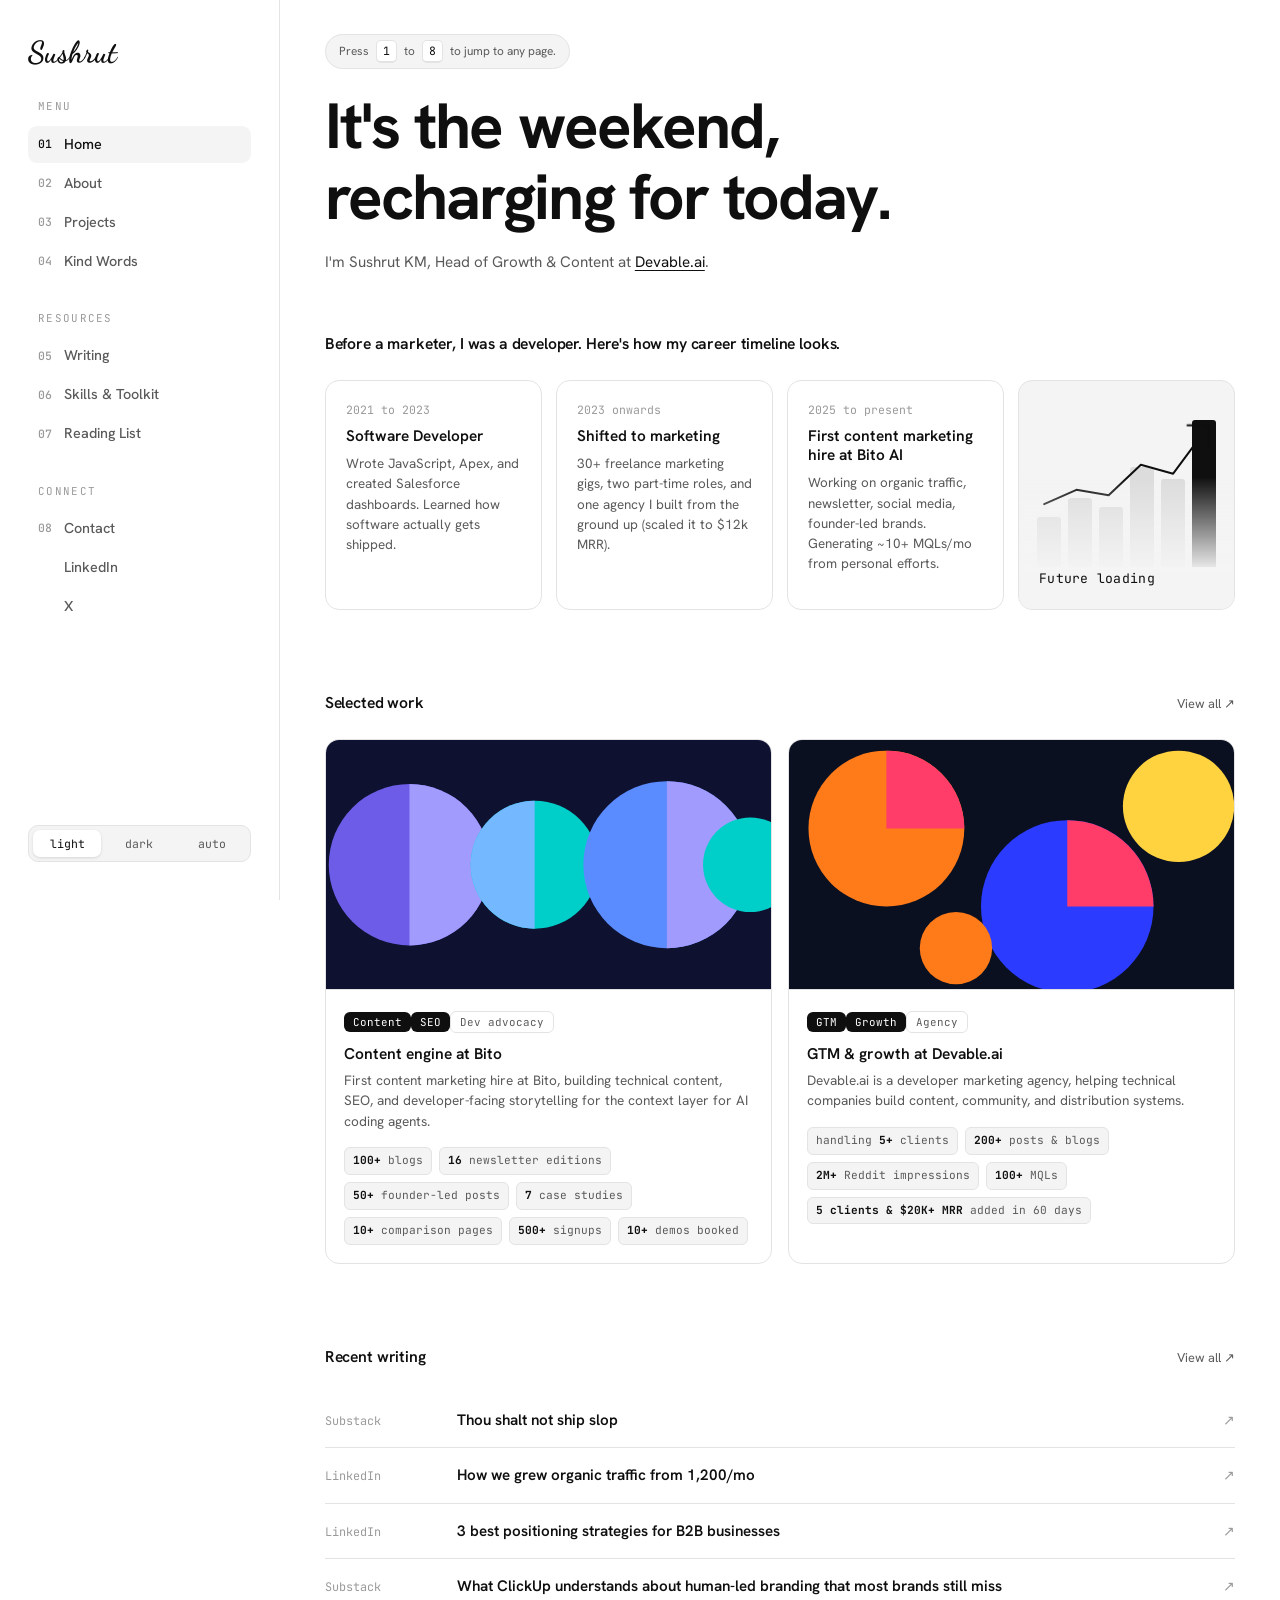
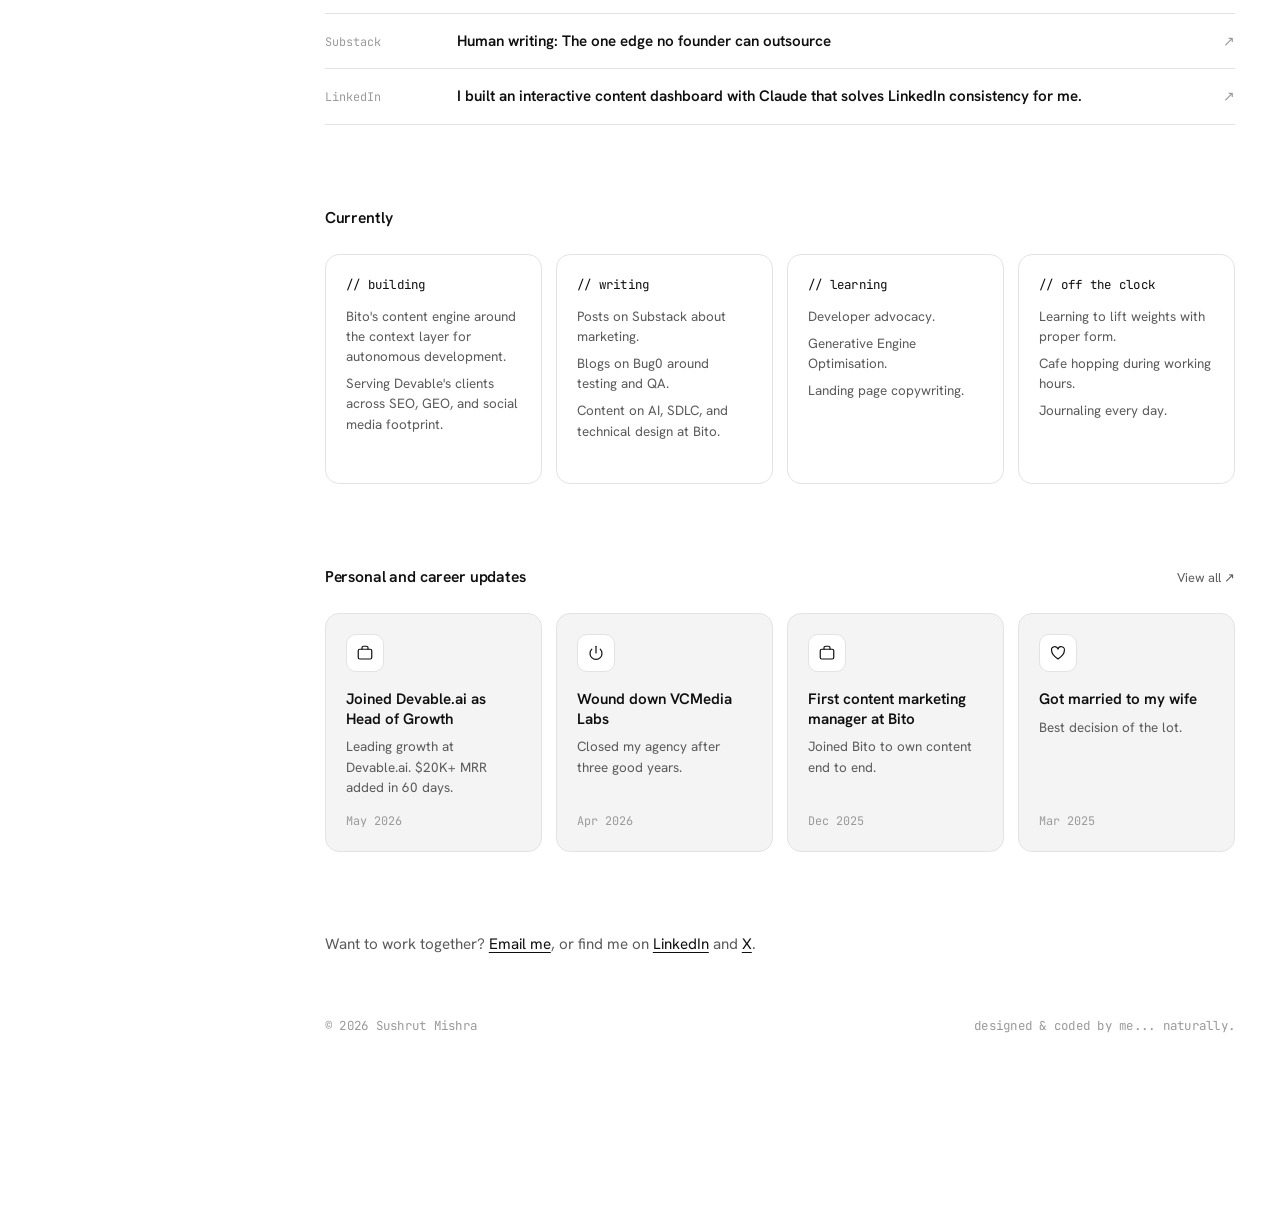
==== index.html @ fd04d594 "Update bio to Devable role, bump Devable MRR to 20K+/5 clients, add 3 recent writing pieces Co-Autho" ====
<!DOCTYPE html>
<html lang="en" data-theme="light">
<head>
<meta charset="UTF-8" />
<meta name="viewport" content="width=device-width, initial-scale=1.0" />
<title>Sushrut Mishra · Developer turned Marketer</title>
<link rel="preconnect" href="https://fonts.googleapis.com" />
<link rel="preconnect" href="https://fonts.gstatic.com" crossorigin />
<link href="https://fonts.googleapis.com/css2?family=Hanken+Grotesk:wght@400;500;600;700;800&family=Dancing+Script:wght@600;700&family=JetBrains+Mono:wght@400;500;600&display=swap" rel="stylesheet" />
<link rel="stylesheet" href="styles.css" />
</head>
<body data-page="home">
  <button class="menu-btn" id="menuBtn">☰</button>
  <div class="layout">

    <!-- ============ SIDEBAR ============ -->
    <aside class="sidebar" id="sidebar">
      <a class="brand" href="index.html"><span class="signature">Sushrut</span></a>

      <nav class="nav-group">
        <div class="label">Menu</div>
        <a class="nav-item active" href="index.html"><span class="num">01</span> Home <span class="arrow">↗</span></a>
        <a class="nav-item" href="about.html"><span class="num">02</span> About <span class="arrow">↗</span></a>
        <a class="nav-item" href="projects.html"><span class="num">03</span> Projects <span class="arrow">↗</span></a>
        <a class="nav-item" href="kind-words.html"><span class="num">04</span> Kind Words <span class="arrow">↗</span></a>
      </nav>

      <nav class="nav-group">
        <div class="label">Resources</div>
        <a class="nav-item" href="writing.html"><span class="num">05</span> Writing <span class="arrow">↗</span></a>
        <a class="nav-item" href="toolkit.html"><span class="num">06</span> Skills &amp; Toolkit <span class="arrow">↗</span></a>
        <a class="nav-item" href="reading.html"><span class="num">07</span> Reading List <span class="arrow">↗</span></a>
      </nav>

      <nav class="nav-group">
        <div class="label">Connect</div>
        <a class="nav-item" href="mailto:sushrutmishra27@gmail.com"><span class="num">08</span> Contact <span class="arrow">↗</span></a>
        <a class="nav-item" href="https://www.linkedin.com/in/sushrutkm/" target="_blank" rel="noopener"><span class="num"></span> LinkedIn <span class="arrow">↗</span></a>
        <a class="nav-item" href="https://x.com/SushrutKM" target="_blank" rel="noopener"><span class="num"></span> X <span class="arrow">↗</span></a>
      </nav>

      <div class="sidebar-footer">
        <div class="theme-toggle" id="themeToggle">
          <button data-theme-set="light" class="active">light</button>
          <button data-theme-set="dark">dark</button>
          <button data-theme-set="auto">auto</button>
        </div>
      </div>
    </aside>

    <!-- ============ CONTENT ============ -->
    <main class="content">
      <div class="wrap">

        <!-- KEYBOARD TIP BAR (top) -->
        <div class="topbar">Press <kbd>1</kbd> to <kbd>8</kbd> to jump to any page.</div>

        <!-- INTRO: big time-based greeting + small bio -->
        <section class="intro">
          <h1 class="intro-status" id="headline">Heads down, building right now.</h1>
          <p class="intro-bio">I'm Sushrut KM, Head of Growth &amp; Content at <a href="https://devable.ai" target="_blank" rel="noopener">Devable.ai</a>.</p>
        </section>

        <!-- JOURNEY -->
        <section>
          <div class="section-head"><h2>Before a marketer, I was a developer. Here's how my career timeline looks.</h2></div>
          <div class="journey">

            <div class="j-card">
              <div class="j-body">
                <div class="yr">2021 to 2023</div>
                <h3>Software Developer</h3>
                <p>Wrote JavaScript, Apex, and created Salesforce dashboards. Learned how software actually gets shipped.</p>
              </div>
            </div>

            <div class="j-card">
              <div class="j-body">
                <div class="yr">2023 onwards</div>
                <h3>Shifted to marketing</h3>
                <p>30+ freelance marketing gigs, two part-time roles, and one agency I built from the ground up (scaled it to $12k MRR).</p>
              </div>
            </div>

            <div class="j-card">
              <div class="j-body">
                <div class="yr">2025 to present</div>
                <h3>First content marketing hire at Bito AI</h3>
                <p>Working on organic traffic, newsletter, social media, founder-led brands. Generating ~10+ MQLs/mo from personal efforts.</p>
              </div>
            </div>

            <div class="j-card j-future">
              <div class="gfx">
                <div class="bars"><span></span><span></span><span></span><span></span><span></span><span></span></div>
                <svg class="trend" viewBox="0 0 100 60" preserveAspectRatio="none" aria-hidden="true">
                  <polyline class="trend-line" points="4,52 22,44 40,47 58,30 76,35 96,8" />
                  <polyline class="trend-head" points="84,8 96,8 96,20" />
                </svg>
              </div>
              <div class="future-label">Future loading</div>
            </div>

          </div>
        </section>

        <!-- WORK PREVIEW -->
        <section>
          <div class="section-head"><h2>Selected work</h2><a class="viewall" href="projects.html">View all ↗</a></div>
          <div class="pgrid">
            <a class="pcard" href="https://bito.ai" target="_blank" rel="noopener">
              <div class="thumb"><svg class="scene" viewBox="0 0 320 180" preserveAspectRatio="xMidYMid slice" xmlns="http://www.w3.org/2000/svg"><rect width="320" height="180" fill="#0e1230"/><circle cx="60" cy="90" r="58" fill="#6c5ce7"/><path d="M60 32a58 58 0 0 1 0 116z" fill="#a29bfe"/><circle cx="150" cy="90" r="46" fill="#00cec9"/><path d="M150 44a46 46 0 0 0 0 92z" fill="#74b9ff"/><circle cx="245" cy="90" r="60" fill="#5b8cff"/><path d="M245 30a60 60 0 0 1 0 120z" fill="#a29bfe"/><circle cx="305" cy="90" r="34" fill="#00cec9"/></svg></div>
              <div class="pbody">
                <div class="tags"><span class="tag">Content</span><span class="tag">SEO</span><span class="tag dev">Dev advocacy</span></div>
                <h3>Content engine at Bito</h3>
                <p>First content marketing hire at Bito, building technical content, SEO, and developer-facing storytelling for the context layer for AI coding agents.</p>
                <div class="metrics-list">
                  <span><b>100+</b> blogs</span><span><b>16</b> newsletter editions</span><span><b>50+</b> founder-led posts</span><span><b>7</b> case studies</span><span><b>10+</b> comparison pages</span><span><b>500+</b> signups</span><span><b>10+</b> demos booked</span>
                </div>
              </div>
            </a>
            <a class="pcard" href="https://devable.ai/case-studies" target="_blank" rel="noopener">
              <div class="thumb"><svg class="scene" viewBox="0 0 320 180" preserveAspectRatio="xMidYMid slice" xmlns="http://www.w3.org/2000/svg"><rect width="320" height="180" fill="#0b1020"/><circle cx="70" cy="64" r="56" fill="#ff7a18"/><path d="M70 8a56 56 0 0 1 56 56H70Z" fill="#ff3d68"/><circle cx="200" cy="120" r="62" fill="#2b3bff"/><path d="M200 58a62 62 0 0 1 62 62H200Z" fill="#ff3d68"/><circle cx="280" cy="48" r="40" fill="#ffd23f"/><circle cx="120" cy="150" r="26" fill="#ff7a18"/></svg></div>
              <div class="pbody">
                <div class="tags"><span class="tag">GTM</span><span class="tag">Growth</span><span class="tag dev">Agency</span></div>
                <h3>GTM &amp; growth at Devable.ai</h3>
                <p>Devable.ai is a developer marketing agency, helping technical companies build content, community, and distribution systems.</p>
                <div class="metrics-list">
                  <span>handling <b>5+</b> clients</span><span><b>200+</b> posts &amp; blogs</span><span><b>2M+</b> Reddit impressions</span><span><b>100+</b> MQLs</span><span><b>5 clients &amp; $20K+ MRR</b> added in 60 days</span>
                </div>
              </div>
            </a>
          </div>
        </section>

        <!-- WRITING PREVIEW -->
        <section>
          <div class="section-head"><h2>Recent writing</h2><a class="viewall" href="writing.html">View all ↗</a></div>
          <a class="list-row" href="https://sushrut27.substack.com/p/thou-shalt-not-ship-slop" target="_blank" rel="noopener"><span class="lead-col">Substack</span><div class="body"><h3>Thou shalt not ship slop</h3></div><span class="ext">↗</span></a>
          <a class="list-row" href="https://www.linkedin.com/posts/sushrutkm_how-we-grew-organic-traffic-from-1200mo-share-7488480621514764288-RVDc/" target="_blank" rel="noopener"><span class="lead-col">LinkedIn</span><div class="body"><h3>How we grew organic traffic from 1,200/mo</h3></div><span class="ext">↗</span></a>
          <a class="list-row" href="https://www.linkedin.com/posts/sushrutkm_3-best-positioning-strategies-for-b2b-businesses-ugcPost-7488113868783665153-PRyu/" target="_blank" rel="noopener"><span class="lead-col">LinkedIn</span><div class="body"><h3>3 best positioning strategies for B2B businesses</h3></div><span class="ext">↗</span></a>
          <a class="list-row" href="https://sushrut27.substack.com/p/what-clickup-understands-about-human" target="_blank" rel="noopener"><span class="lead-col">Substack</span><div class="body"><h3>What ClickUp understands about human-led branding that most brands still miss</h3></div><span class="ext">↗</span></a>
          <a class="list-row" href="https://sushrut27.substack.com/p/human-writing-the-one-edge-no-founder" target="_blank" rel="noopener"><span class="lead-col">Substack</span><div class="body"><h3>Human writing: The one edge no founder can outsource</h3></div><span class="ext">↗</span></a>
          <a class="list-row" href="https://www.linkedin.com/posts/sushrutkm_i-built-an-interactive-content-dashboard-ugcPost-7448701410965123072-_w00/" target="_blank" rel="noopener"><span class="lead-col">LinkedIn</span><div class="body"><h3>I built an interactive content dashboard with Claude that solves LinkedIn consistency for me.</h3></div><span class="ext">↗</span></a>
        </section>

        <!-- NOW -->
        <section>
          <div class="section-head"><h2>Currently</h2></div>
          <div class="journey">
            <div class="j-card"><div class="j-body"><span class="mono">// building</span><p>Bito's content engine around the context layer for autonomous development.</p><p>Serving Devable's clients across SEO, GEO, and social media footprint.</p></div></div>
            <div class="j-card"><div class="j-body"><span class="mono">// writing</span><p>Posts on Substack about marketing.</p><p>Blogs on Bug0 around testing and QA.</p><p>Content on AI, SDLC, and technical design at Bito.</p></div></div>
            <div class="j-card"><div class="j-body"><span class="mono">// learning</span><p>Developer advocacy.</p><p>Generative Engine Optimisation.</p><p>Landing page copywriting.</p></div></div>
            <div class="j-card"><div class="j-body"><span class="mono">// off the clock</span><p>Learning to lift weights with proper form.</p><p>Cafe hopping during working hours.</p><p>Journaling every day.</p></div></div>
          </div>
        </section>

        <!-- PERSONAL UPDATES -->
        <section>
          <div class="section-head"><h2>Personal and career updates</h2><a class="viewall" href="about.html">View all ↗</a></div>
          <div class="updates">

            <a class="update" href="https://devable.ai/case-studies" target="_blank" rel="noopener">
              <span class="uicon"><svg viewBox="0 0 24 24" width="18" height="18" fill="none" stroke="currentColor" stroke-width="1.6" stroke-linecap="round" stroke-linejoin="round"><rect x="3" y="7" width="18" height="13" rx="2"/><path d="M8 7V5a2 2 0 0 1 2-2h4a2 2 0 0 1 2 2v2"/></svg></span>
              <h3>Joined Devable.ai as Head of Growth</h3>
              <p>Leading growth at Devable.ai. $20K+ MRR added in 60 days.</p>
              <span class="udate">May 2026</span>
            </a>

            <div class="update">
              <span class="uicon"><svg viewBox="0 0 24 24" width="18" height="18" fill="none" stroke="currentColor" stroke-width="1.6" stroke-linecap="round" stroke-linejoin="round"><path d="M12 3v9"/><path d="M6.4 6.9a8 8 0 1 0 11.2 0"/></svg></span>
              <h3>Wound down VCMedia Labs</h3>
              <p>Closed my agency after three good years.</p>
              <span class="udate">Apr 2026</span>
            </div>

            <a class="update" href="https://bito.ai" target="_blank" rel="noopener">
              <span class="uicon"><svg viewBox="0 0 24 24" width="18" height="18" fill="none" stroke="currentColor" stroke-width="1.6" stroke-linecap="round" stroke-linejoin="round"><rect x="3" y="7" width="18" height="13" rx="2"/><path d="M8 7V5a2 2 0 0 1 2-2h4a2 2 0 0 1 2 2v2"/></svg></span>
              <h3>First content marketing manager at Bito</h3>
              <p>Joined Bito to own content end to end.</p>
              <span class="udate">Dec 2025</span>
            </a>

            <div class="update">
              <span class="uicon"><svg viewBox="0 0 24 24" width="18" height="18" fill="none" stroke="currentColor" stroke-width="1.6" stroke-linecap="round" stroke-linejoin="round"><path d="M12 20S3.5 14.5 3.5 8.8A4.3 4.3 0 0 1 12 7a4.3 4.3 0 0 1 8.5 1.8C20.5 14.5 12 20 12 20z"/></svg></span>
              <h3>Got married to my wife</h3>
              <p>Best decision of the lot.</p>
              <span class="udate">Mar 2025</span>
            </div>

          </div>
        </section>

        <!-- ENDNOTE (simple closing line) -->
        <section class="endnote">
          <p>Want to work together? <a href="mailto:sushrutmishra27@gmail.com">Email me</a>, or find me on <a href="https://www.linkedin.com/in/sushrutkm/" target="_blank" rel="noopener">LinkedIn</a> and <a href="https://x.com/SushrutKM" target="_blank" rel="noopener">X</a>.</p>
          <div class="foot-meta">
            <span class="mono">© 2026 Sushrut Mishra</span>
            <span class="mono">designed &amp; coded by me... naturally.</span>
          </div>
        </section>

      </div>
    </main>
  </div>
  <script src="script.js"></script>
</body>
</html>
---- styles.css ----
/* ============================================================
   MONOCHROME DESIGN TOKENS  —  black / white / grey only
   ============================================================ */
:root {
  --radius: 14px;
  --maxw: 920px;                 /* widened further: less whitespace each side */
  --font-sans: 'Hanken Grotesk', -apple-system, BlinkMacSystemFont, 'Segoe UI', Roboto, sans-serif;
  --font-mono: 'JetBrains Mono', ui-monospace, monospace;
  --sidebar-w: 280px;
  --transition: 0.25s cubic-bezier(.4,0,.2,1);
}

/* LIGHT (default — white base) */
html[data-theme="light"] {
  --bg: #ffffff;
  --bg-elev: #f4f4f4;
  --bg-card: #ffffff;
  --border: #e3e3e3;
  --text: #0f0f0f;
  --text-dim: #5a5a5a;
  --text-faint: #9a9a9a;
  --ink: #0f0f0f;
  --ink-contrast: #ffffff;
  --gline: #dcdcdc;
}
/* DARK (still monochrome — greys + black) */
html[data-theme="dark"] {
  --bg: #0e0e0e;
  --bg-elev: #1a1a1a;
  --bg-card: #161616;
  --border: #2a2a2a;
  --text: #f4f4f4;
  --text-dim: #a6a6a6;
  --text-faint: #6e6e6e;
  --ink: #f4f4f4;
  --ink-contrast: #0e0e0e;
  --gline: #333333;
}

* { box-sizing: border-box; margin: 0; padding: 0; }
html { scroll-behavior: smooth; }
body {
  font-family: var(--font-sans);
  background: var(--bg);
  color: var(--text);
  line-height: 1.6;
  -webkit-font-smoothing: antialiased;
  transition: background var(--transition), color var(--transition);
}
a { color: inherit; text-decoration: none; }
.mono { font-family: var(--font-mono); font-size: 0.78rem; letter-spacing: 0.02em; color: var(--text-faint); }

/* ============================================================
   LAYOUT  —  sidebar (left) + content (right)
   ============================================================ */
.layout { display: flex; min-height: 100vh; }

/* ----- SIDEBAR ----- */
.sidebar {
  width: var(--sidebar-w);
  flex-shrink: 0;
  border-right: 1px solid var(--border);
  padding: 38px 28px;
  position: sticky; top: 0; height: 100vh; overflow-y: auto;
  display: flex; flex-direction: column; gap: 30px;
  background: var(--bg);
}
.brand { display: flex; align-items: center; gap: 12px; }
.brand .avatar {
  width: 42px; height: 42px; border-radius: 10px;
  background: var(--ink); color: var(--ink-contrast);
  display: grid; place-items: center;
  font-family: var(--font-mono); font-weight: 600; font-size: 1rem;
}
.brand .name { font-weight: 700; font-size: 0.98rem; line-height: 1.2; }
.brand .role { font-size: 0.74rem; color: var(--text-dim); }
.brand .signature { font-family: 'Dancing Script', cursive; font-weight: 700; font-size: 1.9rem; color: var(--text); line-height: 1; }
.brand:hover .signature { opacity: .75; }

/* live status pill in sidebar */
.status-pill {
  display: flex; align-items: center; gap: 9px;
  border: 1px solid var(--border); border-radius: 999px;
  padding: 8px 13px; font-size: 0.8rem; color: var(--text-dim);
  background: var(--bg-elev);
}
.dot { width: 8px; height: 8px; border-radius: 50%; background: var(--text-dim); position: relative; flex-shrink: 0; }
.dot.live { background: var(--ink); }
.dot.live::after {
  content: ''; position: absolute; inset: -4px; border-radius: 50%;
  border: 1px solid var(--ink); opacity: .5; animation: pulse 1.8s ease-out infinite;
}
@keyframes pulse { 0% { transform: scale(.6); opacity: .6; } 100% { transform: scale(1.6); opacity: 0; } }

.nav-group { display: flex; flex-direction: column; gap: 2px; }
.nav-group .label {
  font-family: var(--font-mono); font-size: 0.68rem; text-transform: uppercase;
  letter-spacing: 0.12em; color: var(--text-faint); margin-bottom: 8px; padding-left: 10px;
}
.nav-item {
  display: flex; align-items: center; gap: 12px;
  padding: 7px 10px; border-radius: 9px;
  color: var(--text-dim); font-size: 0.9rem; font-weight: 500;
  transition: background var(--transition), color var(--transition);
}
.nav-item:hover { background: var(--bg-elev); color: var(--text); }
.nav-item.active { background: var(--bg-elev); color: var(--text); }
.nav-item .num { font-family: var(--font-mono); font-size: 0.72rem; color: var(--text-faint); width: 14px; }
.nav-item.active .num { color: var(--text); }
.nav-item .arrow { margin-left: auto; font-size: 0.8rem; opacity: 0; transition: opacity var(--transition); }
.nav-item:hover .arrow { opacity: 0.5; }

.sidebar-footer { margin-top: auto; display: flex; flex-direction: column; gap: 14px; }
.theme-toggle {
  display: flex; gap: 4px; padding: 4px; border: 1px solid var(--border);
  border-radius: 10px; background: var(--bg-elev);
}
.theme-toggle button {
  flex: 1; background: none; border: none; color: var(--text-dim);
  font-family: var(--font-mono); font-size: 0.72rem; padding: 6px; border-radius: 7px;
  cursor: pointer; transition: var(--transition);
}
.theme-toggle button.active { background: var(--bg-card); color: var(--text); box-shadow: 0 1px 3px rgba(0,0,0,0.12); }

/* ----- CONTENT ----- */
.content { flex: 1; padding: 0 3.5vw; }
.wrap { max-width: var(--maxw); margin: 0 auto; padding: 34px 0 110px; }
section { margin-bottom: 80px; }
.section-head { display: flex; align-items: baseline; gap: 12px; margin-bottom: 24px; }
.section-head h2 { font-size: 0.98rem; font-weight: 600; letter-spacing: -0.01em; }
.section-head .viewall { margin-left: auto; font-size: 0.8rem; color: var(--text-dim); }
.section-head .viewall:hover { color: var(--text); text-decoration: underline; }

/* ----- PAGE HEAD (inner pages) ----- */
.page-head { margin-bottom: 54px; }
.page-head .kicker { display: inline-block; margin-bottom: 16px; }
.page-head h1 { font-size: clamp(2rem, 4.4vw, 2.7rem); font-weight: 800; letter-spacing: -0.03em; line-height: 1.1; }
.page-head .lede { font-size: 1.08rem; color: var(--text-dim); max-width: 580px; margin-top: 16px; }

/* ----- STATUS HEADING (time-aware, keeps changing) ----- */
.status-block { margin-bottom: 30px; }
.status-now {
  display: inline-flex; align-items: center; gap: 10px;
  font-family: var(--font-mono); font-size: 0.8rem; color: var(--text-dim);
  border: 1px solid var(--border); border-radius: 999px; padding: 7px 14px;
  margin-bottom: 26px;
}
.status-headline {
  font-size: clamp(1.8rem, 4.4vw, 2.9rem); font-weight: 800;
  letter-spacing: -0.03em; line-height: 1.12;
}
.status-headline .live-word { transition: opacity .4s ease; }
.status-sub { font-size: 1.05rem; color: var(--text-dim); max-width: 560px; margin-top: 16px; }

/* ----- INTRO (understated homepage opener, no big hero) ----- */
.intro { margin-bottom: 56px; }
.intro-status { font-size: clamp(2.4rem, 6vw, 4rem); font-weight: 700; line-height: 1.1; letter-spacing: -0.03em; color: var(--text); max-width: 640px; }
.intro-bio { font-size: 0.95rem; font-weight: 400; color: var(--text-dim); line-height: 1.6; max-width: none; margin-top: 18px; }
.intro-bio a { color: var(--text); text-decoration: underline; text-underline-offset: 3px; }

/* ----- PERSONAL UPDATES (four grey cards) ----- */
.updates { display: grid; grid-template-columns: repeat(4, 1fr); gap: 14px; }
.update {
  display: flex; flex-direction: column; min-height: 218px; padding: 20px;
  border: 1px solid var(--border); border-radius: var(--radius); background: var(--bg-elev);
  transition: var(--transition);
}
.update:hover { border-color: var(--text); transform: translateY(-3px); }
.update .uicon {
  width: 38px; height: 38px; border-radius: 10px; display: grid; place-items: center;
  margin-bottom: 18px; color: var(--text); background: var(--bg-card); border: 1px solid var(--border);
}
.update h3 { font-size: 0.95rem; font-weight: 600; line-height: 1.3; margin-bottom: 8px; }
.update p {
  font-size: 0.84rem; color: var(--text-dim); line-height: 1.5;
  display: -webkit-box; -webkit-line-clamp: 3; -webkit-box-orient: vertical; overflow: hidden;
}
.update .udate { margin-top: auto; padding-top: 14px; font-family: var(--font-mono); font-size: 0.74rem; color: var(--text-faint); }
@media (max-width: 760px) { .updates { grid-template-columns: 1fr 1fr; } }
@media (max-width: 460px) { .updates { grid-template-columns: 1fr; } }

/* ----- PERSONAL UPDATES (single-column list: icon, body, date) ----- */
.updates-list { display: flex; flex-direction: column; }
.update-row { display: flex; align-items: flex-start; gap: 18px; padding: 22px 0; border-bottom: 1px solid var(--border); }
.update-row:last-child { border-bottom: none; }
.update-row .uicon {
  width: 40px; height: 40px; border-radius: 11px; border: none;
  display: grid; place-items: center; color: #fff; flex-shrink: 0;
  box-shadow: 0 2px 6px rgba(0,0,0,.14);
}
/* colourful app-tile backgrounds, one per row */
.updates-list .update-row:nth-child(1)  .uicon { background: linear-gradient(135deg,#5c7cfa,#4263eb); }
.updates-list .update-row:nth-child(2)  .uicon { background: linear-gradient(135deg,#ff6b6b,#e03131); }
.updates-list .update-row:nth-child(3)  .uicon { background: linear-gradient(135deg,#845ef7,#6741d9); }
.updates-list .update-row:nth-child(4)  .uicon { background: linear-gradient(135deg,#f06595,#e64980); }
.updates-list .update-row:nth-child(5)  .uicon { background: linear-gradient(135deg,#ff922b,#f76707); }
.updates-list .update-row:nth-child(6)  .uicon { background: linear-gradient(135deg,#4dabf7,#1c7ed6); }
.updates-list .update-row:nth-child(7)  .uicon { background: linear-gradient(135deg,#51cf66,#2f9e44); }
.updates-list .update-row:nth-child(8)  .uicon { background: linear-gradient(135deg,#3bc9db,#1098ad); }
.updates-list .update-row:nth-child(9)  .uicon { background: linear-gradient(135deg,#da77f2,#ae3ec9); }
.updates-list .update-row:nth-child(10) .uicon { background: linear-gradient(135deg,#748ffc,#4263eb); }
.updates-list .update-row:nth-child(11) .uicon { background: linear-gradient(135deg,#20c997,#0ca678); }
.updates-list .update-row:nth-child(12) .uicon { background: linear-gradient(135deg,#ffd43b,#fab005); }
.updates-list .update-row:nth-child(13) .uicon { background: linear-gradient(135deg,#9775fa,#7048e8); }
.update-row .ur-body { flex: 1; min-width: 0; }
.update-row .ur-body h3 { font-size: 1rem; font-weight: 600; line-height: 1.3; margin-bottom: 5px; }
.update-row .ur-body p { font-size: 0.9rem; color: var(--text-dim); line-height: 1.55; max-width: 640px; }
.update-row .ur-date { font-family: var(--font-mono); font-size: 0.78rem; color: var(--text-faint); flex-shrink: 0; white-space: nowrap; padding-top: 3px; }
@media (max-width: 560px) {
  .update-row { flex-wrap: wrap; }
  .update-row .ur-date { width: 100%; padding-left: 58px; padding-top: 6px; }
}

/* ----- CONTACT (Adam-style rows) ----- */
.contact .section-head { margin-bottom: 4px; }
.contact-time { font-size: 0.9rem; color: var(--text-dim); margin-bottom: 30px; }
.contact-row { display: flex; align-items: center; gap: 18px; padding: 22px 0; border-top: 1px solid var(--border); }
.contact-row .cr-body { flex: 1; min-width: 0; }
.contact-row .cr-body h3 { font-size: 1rem; font-weight: 600; margin-bottom: 4px; }
.contact-row .cr-body p { font-size: 0.9rem; color: var(--text-dim); }
.cr-actions { display: flex; gap: 10px; flex-shrink: 0; }
.cbtn {
  display: inline-flex; align-items: center; gap: 8px; padding: 9px 15px;
  border: 1px solid var(--border); border-radius: 10px; font-size: 0.85rem; font-weight: 500;
  color: var(--text); background: var(--bg); cursor: pointer; font-family: inherit; transition: var(--transition);
}
.cbtn:hover { border-color: var(--text); }
.cr-socials { display: flex; gap: 20px; flex-shrink: 0; flex-wrap: wrap; }
.cr-socials a { display: inline-flex; align-items: center; gap: 8px; font-size: 0.88rem; color: var(--text); }
.cr-socials a:hover { text-decoration: underline; }
.cr-socials .sicon { width: 22px; height: 22px; border-radius: 6px; display: grid; place-items: center; color: #fff; flex-shrink: 0; }
.cr-socials .sicon.x  { background: var(--ink); color: var(--ink-contrast); }
.cr-socials .sicon.li { background: #0a66c2; }
.cr-socials .sicon.gh { background: var(--ink); color: var(--ink-contrast); }
@media (max-width: 620px) {
  .contact-row { flex-direction: column; align-items: flex-start; gap: 12px; }
}

/* ----- CONTACT MODAL (popup from nav) ----- */
.modal-overlay {
  position: fixed; inset: 0; z-index: 200; display: none;
  align-items: center; justify-content: center; padding: 20px;
  background: rgba(0,0,0,.45); backdrop-filter: blur(2px);
}
.modal-overlay.open { display: flex; }
.modal {
  position: relative; width: 100%; max-width: 560px; max-height: 90vh; overflow-y: auto;
  background: var(--bg); border: 1px solid var(--border); border-radius: 18px; padding: 32px 30px;
  box-shadow: 0 24px 70px rgba(0,0,0,.35); animation: modalIn .22s ease;
}
@keyframes modalIn { from { opacity: 0; transform: translateY(10px) scale(.98); } to { opacity: 1; transform: none; } }
.modal-close {
  position: absolute; top: 14px; right: 16px; width: 32px; height: 32px; border-radius: 8px;
  background: none; border: none; font-size: 1.4rem; line-height: 1; color: var(--text-dim); cursor: pointer;
}
.modal-close:hover { color: var(--text); background: var(--bg-elev); }
.modal .section-head { margin-bottom: 4px; }
.modal .contact-row:first-of-type { border-top: 1px solid var(--border); }

/* ----- ENDNOTE (simple closing line, no big CTA box) ----- */
.endnote { margin-top: 20px; }
.endnote p { font-size: 0.95rem; color: var(--text-dim); }
.endnote p a { color: var(--text); text-decoration: underline; text-underline-offset: 3px; }

.cta-row { display: flex; gap: 12px; flex-wrap: wrap; margin-top: 30px; }
.btn {
  display: inline-flex; align-items: center; gap: 8px; padding: 11px 20px;
  border-radius: 10px; font-size: 0.9rem; font-weight: 600; cursor: pointer;
  transition: var(--transition); border: 1px solid transparent;
}
.btn-primary { background: var(--ink); color: var(--ink-contrast); }
.btn-primary:hover { transform: translateY(-2px); opacity: .88; }
.btn-ghost { border-color: var(--border); color: var(--text); }
.btn-ghost:hover { border-color: var(--text); }

/* ----- JOURNEY (developer turned marketer) ----- */
.journey { display: grid; grid-template-columns: repeat(4, 1fr); gap: 14px; }
.j-card {
  position: relative; border: 1px solid var(--border); border-radius: var(--radius);
  padding: 20px; background: var(--bg-card); min-height: 230px;
  display: flex; flex-direction: column; transition: var(--transition); overflow: hidden;
}
.j-card:hover { border-color: var(--text); transform: translateY(-3px); }
.j-card .j-body { margin-top: 0; }            /* top-aligned for consistent layout */
.j-card .yr { font-family: var(--font-mono); font-size: 0.72rem; color: var(--text-faint); display: block; }
.j-card h3 { font-size: 0.96rem; font-weight: 600; margin: 8px 0; line-height: 1.25; }
.j-card p { font-size: 0.84rem; color: var(--text-dim); line-height: 1.5; }
.j-card .j-body p + p { margin-top: 7px; }     /* spacing between stacked lines */
.j-card .j-body > .mono { display: block; margin-bottom: 12px; color: var(--text); }  /* tag pinned at top */

/* the "into the future" card — a breathing growth chart with a rising trend line */
.j-future { background: var(--bg-elev); }
.j-future .gfx { position: absolute; inset: 0; z-index: 0; overflow: hidden; pointer-events: none; }
.j-future .bars { position: absolute; left: 18px; right: 18px; top: 30px; bottom: 42px; display: flex; align-items: flex-end; gap: 7px; }
.j-future .bars span { flex: 1; border-radius: 3px 3px 0 0; background: var(--gline); transform-origin: bottom; animation: barGrow 2.6s ease-in-out infinite alternate; }
.j-future .bars span:nth-child(1) { height: 32%; animation-delay: 0s; }
.j-future .bars span:nth-child(2) { height: 44%; animation-delay: .12s; }
.j-future .bars span:nth-child(3) { height: 38%; animation-delay: .24s; }
.j-future .bars span:nth-child(4) { height: 64%; animation-delay: .36s; }
.j-future .bars span:nth-child(5) { height: 56%; animation-delay: .48s; }
.j-future .bars span:nth-child(6) { height: 94%; background: var(--text); animation-delay: .6s; }
@keyframes barGrow { from { transform: scaleY(.3); opacity: .55; } to { transform: scaleY(1); opacity: 1; } }
.j-future .trend { position: absolute; left: 18px; right: 18px; top: 30px; bottom: 42px; width: auto; height: auto; }
.j-future .trend-line, .j-future .trend-head {
  fill: none; stroke: var(--text); stroke-width: 2; vector-effect: non-scaling-stroke;
  stroke-linecap: round; stroke-linejoin: round;
}
.j-future .trend-line { stroke-dasharray: 260; stroke-dashoffset: 260; animation: draw 2.4s ease-out forwards; }
.j-future .trend-head { opacity: 0; animation: showHead .4s ease forwards 2.1s; }
@keyframes draw { to { stroke-dashoffset: 0; } }
@keyframes showHead { to { opacity: 1; } }
.j-future::after {
  content: ''; position: absolute; inset: 0; z-index: 0; pointer-events: none;
  background: linear-gradient(to top, var(--bg-elev) 16%, transparent 58%);
}
.j-future .future-label {
  position: relative; z-index: 1; margin-top: auto;
  font-family: var(--font-mono); font-size: 0.82rem; color: var(--text); letter-spacing: .02em;
}

@media (max-width: 760px) { .journey { grid-template-columns: 1fr 1fr; } }
@media (max-width: 460px) { .journey { grid-template-columns: 1fr; } }

/* ----- CARDS (work / projects / case studies) ----- */
.cards { display: grid; gap: 14px; }
.cards.two { grid-template-columns: 1fr 1fr; }
.card {
  border: 1px solid var(--border); border-radius: var(--radius); padding: 22px;
  background: var(--bg-card); transition: var(--transition); cursor: pointer;
}
.card:hover { border-color: var(--text); transform: translateY(-3px); }
.card .tags { display: flex; gap: 6px; margin-bottom: 12px; flex-wrap: wrap; }
.tag {
  font-family: var(--font-mono); font-size: 0.68rem; padding: 3px 9px; border-radius: 6px;
  background: var(--ink); color: var(--ink-contrast);
}
.tag.dev { background: transparent; color: var(--text-dim); border: 1px solid var(--border); }
.card h3 { font-size: 1.02rem; font-weight: 600; margin-bottom: 6px; }
.card p { font-size: 0.9rem; color: var(--text-dim); }
.card .metric { margin-top: 14px; display: flex; gap: 24px; }
.card .metric .m b { font-size: 1.3rem; font-weight: 700; color: var(--text); }
.card .metric .m span { font-size: 0.74rem; color: var(--text-faint); display: block; }
.card .card-link { margin-top: 14px; font-size: 0.82rem; color: var(--text); display: inline-block; }
.card:hover .card-link { text-decoration: underline; }
a.card { display: block; }

/* compact metric chips (handles many stats per card) */
.metrics-list { display: flex; flex-wrap: wrap; gap: 7px; margin-top: 16px; }
.metrics-list span {
  font-family: var(--font-mono); font-size: 0.7rem; color: var(--text-dim);
  border: 1px solid var(--border); border-radius: 6px; padding: 4px 8px; background: var(--bg-elev);
}
.metrics-list span b { color: var(--text); font-weight: 700; }

/* multiple links within a card (case studies, videos) */
.card .links { display: flex; flex-wrap: wrap; gap: 6px 14px; margin-top: 14px; }
.card .links a { font-size: 0.8rem; color: var(--text); text-decoration: underline; text-underline-offset: 3px; }
.card .links a:hover { opacity: .7; }

@media (max-width: 640px) { .cards.two { grid-template-columns: 1fr; } }

/* ----- PROJECT CARDS (image, heading, line, link — two-up grid, grouped) ----- */
.proj-group { margin-bottom: 52px; }
.pgrid { display: grid; grid-template-columns: 1fr 1fr; gap: 16px; }
.pcard {
  display: flex; flex-direction: column; overflow: hidden; color: inherit;
  border: 1px solid var(--border); border-radius: var(--radius); background: var(--bg-card);
  transition: var(--transition);
}
.pcard:hover { border-color: var(--text); transform: translateY(-3px); }
.pcard .thumb { aspect-ratio: 16 / 9; overflow: hidden; background: var(--bg-elev); border-bottom: 1px solid var(--border); }
.pcard .thumb img { width: 100%; height: 100%; object-fit: cover; display: block; filter: grayscale(100%) contrast(1.02); transition: filter .35s ease; }
.pcard:hover .thumb img { filter: grayscale(0); }
.pcard .thumb.ph { display: grid; place-items: center; background: linear-gradient(135deg, var(--bg-elev), var(--bg-card)); }
.pcard .thumb.ph span { font-family: var(--font-mono); font-size: 1.05rem; color: var(--text-faint); letter-spacing: .03em; }
.pcard .pbody { display: flex; flex-direction: column; flex: 1; padding: 18px; }
.pcard .tags { margin-bottom: 10px; }
.pcard h3 { font-size: 0.97rem; font-weight: 600; line-height: 1.3; margin-bottom: 6px; }
.pcard p { font-size: 0.85rem; color: var(--text-dim); line-height: 1.5; }
.pcard .plink { margin-top: auto; padding-top: 14px; font-size: 0.82rem; color: var(--text); }
.pcard:hover .plink { text-decoration: underline; }
.pcard .links { margin-top: auto; padding-top: 12px; display: flex; flex-direction: column; gap: 6px; }
.pcard .links a { font-size: 0.82rem; color: var(--text); text-decoration: none; }
.pcard .links a:hover { text-decoration: underline; }
.pcard.soon { opacity: .7; }
@media (max-width: 640px) { .pgrid { grid-template-columns: 1fr; } }

/* funky colourful graphics for project thumbnails (distinct per card) */
.pcard .thumb { position: relative; display: grid; place-items: center; }
.pcard .thumb.gfx::after {
  content: ''; position: absolute; inset: 0; z-index: 0;
  background-image: radial-gradient(rgba(255,255,255,.22) 1px, transparent 1.6px);
  background-size: 13px 13px; mix-blend-mode: overlay;
}
.pcard .thumb .ico {
  position: relative; z-index: 1; width: 46px; height: 46px;
  color: rgba(255,255,255,.96); filter: drop-shadow(0 1px 3px rgba(0,0,0,.22));
  transition: transform .25s ease;
}
.pcard:hover .thumb .ico { transform: scale(1.08); }
.pcard:hover .thumb.gfx { filter: saturate(1.18); }

/* full-bleed playful graphic compositions */
.pcard .thumb .scene { position: absolute; inset: 0; width: 100%; height: 100%; display: block; transition: transform .4s ease; }
.pcard:hover .thumb .scene { transform: scale(1.05); }
.pcard .thumb.gfx-1  { background: radial-gradient(120% 120% at 15% 20%, #ff8a5b 0%, transparent 55%), radial-gradient(120% 120% at 85% 15%, #ffd23f 0%, transparent 50%), linear-gradient(135deg, #ff5d8f, #8a4fff); }
.pcard .thumb.gfx-2  { background: radial-gradient(120% 120% at 20% 25%, #4dd4ff 0%, transparent 55%), radial-gradient(110% 110% at 80% 80%, #5b8cff 0%, transparent 55%), linear-gradient(135deg, #18e1c3, #4361ee); }
.pcard .thumb.gfx-3  { background: radial-gradient(120% 120% at 80% 20%, #ff6ec7 0%, transparent 55%), linear-gradient(135deg, #7b2ff7, #f107a3); }
.pcard .thumb.gfx-4  { background: radial-gradient(120% 120% at 25% 80%, #b8f24d 0%, transparent 55%), linear-gradient(135deg, #00b894, #00cec9); }
.pcard .thumb.gfx-5  { background: radial-gradient(120% 120% at 20% 20%, #ffd23f 0%, transparent 50%), radial-gradient(120% 120% at 80% 70%, #ff5d8f 0%, transparent 55%), linear-gradient(135deg, #ff7b54, #9b5de5); }
.pcard .thumb.gfx-6  { background: radial-gradient(120% 120% at 80% 25%, #56ccf2 0%, transparent 55%), linear-gradient(135deg, #2f80ed, #3a0ca3); }
.pcard .thumb.gfx-7  { background: radial-gradient(120% 120% at 25% 25%, #fff35b 0%, transparent 50%), radial-gradient(120% 120% at 75% 80%, #5bffb0 0%, transparent 55%), linear-gradient(135deg, #ff6ec7, #ffa45b); }
.pcard .thumb.gfx-8  { background: radial-gradient(120% 120% at 80% 20%, #c77dff 0%, transparent 55%), linear-gradient(135deg, #5a189a, #240046); }
.pcard .thumb.gfx-9  { background: radial-gradient(120% 120% at 20% 80%, #ffe45b 0%, transparent 55%), linear-gradient(135deg, #06d6a0, #118ab2); }
.pcard .thumb.gfx-10 { background: radial-gradient(120% 120% at 25% 25%, #ff5b5b 0%, transparent 50%), radial-gradient(120% 120% at 80% 75%, #ff2e9a 0%, transparent 55%), linear-gradient(135deg, #ff7b00, #d00000); }
.pcard .thumb.gfx-11 { background: radial-gradient(120% 120% at 20% 25%, #5bffd0 0%, transparent 55%), linear-gradient(135deg, #00b4d8, #7209b7); }
.pcard .thumb.gfx-12 { background: radial-gradient(120% 120% at 25% 20%, #ffd23f 0%, transparent 50%), radial-gradient(120% 120% at 80% 80%, #ff4d6d 0%, transparent 55%), linear-gradient(135deg, #ff9e00, #ff006e); }

/* keyboard shortcut tip bar (top of home content) */
.topbar {
  display: inline-flex; align-items: center; gap: 6px; flex-wrap: wrap;
  border: 1px solid var(--border); border-radius: 999px; background: var(--bg-elev);
  padding: 5px 13px; font-size: 0.74rem; color: var(--text-dim); margin-bottom: 22px;
}
kbd {
  font-family: var(--font-mono); font-size: 0.72rem; color: var(--text);
  border: 1px solid var(--border); border-bottom-width: 2px; border-radius: 5px;
  padding: 1px 6px; background: var(--bg-card); margin: 0 1px;
}

/* ----- LIST ROWS (writing / reading / toolkit) ----- */
.list-row {
  display: flex; align-items: baseline; gap: 16px; padding: 15px 0;
  border-bottom: 1px solid var(--border); transition: var(--transition);
}
.list-row:hover { padding-left: 8px; }
.list-row:hover .body h3 { text-decoration: underline; }
.list-row .lead-col { font-family: var(--font-mono); font-size: 0.74rem; color: var(--text-faint); width: 116px; flex-shrink: 0; }
.list-row .body h3 { font-size: 0.95rem; font-weight: 600; }
.list-row .body p { font-size: 0.84rem; color: var(--text-dim); margin-top: 3px; }
.list-row .ext { margin-left: auto; color: var(--text-faint); font-size: 0.85rem; }
.list-row .ldate { margin-left: auto; font-family: var(--font-mono); font-size: 0.72rem; color: var(--text-faint); flex-shrink: 0; white-space: nowrap; padding-left: 14px; }
.list-group { margin-bottom: 46px; }

/* ----- TOOL CHIPS (skills & toolkit) ----- */
.tool-group { margin-bottom: 40px; }
.skill-block { margin-bottom: 22px; }
.skill-block:last-child { margin-bottom: 0; }
.skill-label { display: block; font-family: var(--font-mono); font-size: 0.72rem; color: var(--text-faint); letter-spacing: 0.02em; margin-bottom: 11px; }
.tchip.skill { background: var(--bg-elev); }
.tool-grid { display: flex; flex-wrap: wrap; gap: 10px; }
.tchip {
  display: inline-flex; align-items: center; gap: 9px; padding: 9px 14px;
  border: 1px solid var(--border); border-radius: 10px; background: var(--bg-card);
  font-size: 0.88rem; color: var(--text); transition: var(--transition);
}
.tchip:hover { border-color: var(--text); transform: translateY(-2px); }
.tchip img { width: 20px; height: 20px; border-radius: 4px; flex-shrink: 0; }
.tchip .ttext {
  width: 20px; height: 20px; border-radius: 4px; display: grid; place-items: center;
  background: var(--ink); color: var(--ink-contrast); font-family: var(--font-mono); font-size: 0.6rem; font-weight: 700;
}

/* ----- PROSE (about) ----- */
.prose { max-width: 620px; }
.prose p { color: var(--text-dim); margin-bottom: 18px; font-size: 1.02rem; }
.prose p strong { color: var(--text); font-weight: 600; }
.prose a { color: var(--text); text-decoration: underline; text-underline-offset: 3px; }

/* ----- FACTS (about) ----- */
.facts { display: grid; grid-template-columns: 1fr 1fr; gap: 14px; }
.fact { border: 1px solid var(--border); border-radius: var(--radius); padding: 18px; background: var(--bg-card); }
.fact .mono { display: block; margin-bottom: 7px; color: var(--text-faint); }
.fact p { font-size: 0.9rem; color: var(--text-dim); }
@media (max-width: 600px) { .facts { grid-template-columns: 1fr; } }

/* ----- QUOTES (kind words) ----- */
.quotes { display: grid; grid-template-columns: 1fr 1fr; gap: 14px; }
.quote { border: 1px solid var(--border); border-radius: var(--radius); padding: 24px; background: var(--bg-card); transition: var(--transition); }
.quote:hover { border-color: var(--text); }
.quote .qmark { font-family: var(--font-mono); color: var(--text-faint); font-size: 1.6rem; line-height: 1; margin-bottom: 8px; }
.quote p { font-size: 0.95rem; color: var(--text); line-height: 1.6; }
.quote .who { margin-top: 18px; display: flex; align-items: center; gap: 12px; }
.quote .who .av { width: 36px; height: 36px; border-radius: 50%; background: var(--bg-elev); border: 1px solid var(--border); display: grid; place-items: center; font-family: var(--font-mono); font-size: 0.7rem; color: var(--text-dim); flex-shrink: 0; }
.quote .who b { font-size: 0.85rem; display: block; }
.quote .who span { font-size: 0.75rem; color: var(--text-faint); }
@media (max-width: 640px) { .quotes { grid-template-columns: 1fr; } }

/* ----- KIND WORDS WALL (masonry) ----- */
.kw-group { margin-bottom: 16px; }
.kw-group-head { display: flex; align-items: baseline; gap: 10px; margin: 6px 0 18px; }
.kw-group-head h2 { font-size: 0.98rem; font-weight: 600; }
.kw-group-head .count { font-family: var(--font-mono); font-size: 0.72rem; color: var(--text-faint); }
.kw-wall { columns: 2; column-gap: 16px; }
.kw-card {
  break-inside: avoid; -webkit-column-break-inside: avoid;
  border: 1px solid var(--border); border-radius: var(--radius); background: var(--bg-card);
  padding: 22px; margin: 0 0 16px; transition: var(--transition);
}
.kw-card:hover { border-color: var(--text); }
.kw-card .stars { font-family: var(--font-mono); font-size: 0.78rem; color: var(--text); margin-bottom: 11px; letter-spacing: .04em; }
.kw-card .q { font-size: 0.92rem; color: var(--text); line-height: 1.62; }
.kw-card .who { display: flex; align-items: center; gap: 11px; margin-top: 17px; }
.kw-card .who .av {
  width: 36px; height: 36px; border-radius: 50%; display: grid; place-items: center;
  font-family: var(--font-mono); font-size: 0.7rem; color: #fff; flex-shrink: 0;
}
.kw-card .who b { font-size: 0.85rem; display: block; line-height: 1.2; }
.kw-card .who .role { font-size: 0.74rem; color: var(--text-faint); display: block; }
.kw-card .meta { font-family: var(--font-mono); font-size: 0.7rem; color: var(--text-faint); margin-top: 12px; }
/* playful colourful avatar tiles, cycling */
.kw-wall .kw-card:nth-child(6n+1) .av { background: linear-gradient(135deg,#5c7cfa,#4263eb); }
.kw-wall .kw-card:nth-child(6n+2) .av { background: linear-gradient(135deg,#f06595,#e64980); }
.kw-wall .kw-card:nth-child(6n+3) .av { background: linear-gradient(135deg,#ff922b,#f76707); }
.kw-wall .kw-card:nth-child(6n+4) .av { background: linear-gradient(135deg,#20c997,#0ca678); }
.kw-wall .kw-card:nth-child(6n+5) .av { background: linear-gradient(135deg,#9775fa,#7048e8); }
.kw-wall .kw-card:nth-child(6n+6) .av { background: linear-gradient(135deg,#3bc9db,#1098ad); }
@media (max-width: 640px) { .kw-wall { columns: 1; } }

/* ----- FOOTER CTA ----- */
.footer-cta {
  border: 1px solid var(--border); border-radius: 20px; padding: 48px 40px; text-align: center;
  background: var(--bg-elev);
}
.footer-cta h2 { font-size: 1.7rem; font-weight: 800; letter-spacing: -0.02em; margin-bottom: 12px; }
.footer-cta p { color: var(--text-dim); margin-bottom: 24px; }
.foot-meta { margin-top: 60px; display: flex; justify-content: space-between; color: var(--text-faint); font-size: 0.8rem; flex-wrap: wrap; gap: 10px; }

/* ----- scroll reveal ----- */
.reveal { opacity: 0; transform: translateY(16px); transition: opacity .6s ease, transform .6s ease; }
.reveal.in { opacity: 1; transform: none; }

/* ----- mobile ----- */
.menu-btn { display: none; }
@media (max-width: 900px) {
  .sidebar {
    position: fixed; left: 0; top: 0; z-index: 50; transform: translateX(-100%);
    transition: transform var(--transition); box-shadow: 0 0 60px rgba(0,0,0,0.25);
  }
  .sidebar.open { transform: none; }
  .content { padding: 0 22px; }
  .wrap { padding: 80px 0 90px; }
  .menu-btn {
    display: grid; place-items: center; position: fixed; top: 16px; right: 16px; z-index: 60;
    width: 44px; height: 44px; border-radius: 10px; background: var(--bg-elev);
    border: 1px solid var(--border); color: var(--text); font-size: 1.2rem; cursor: pointer;
  }
}
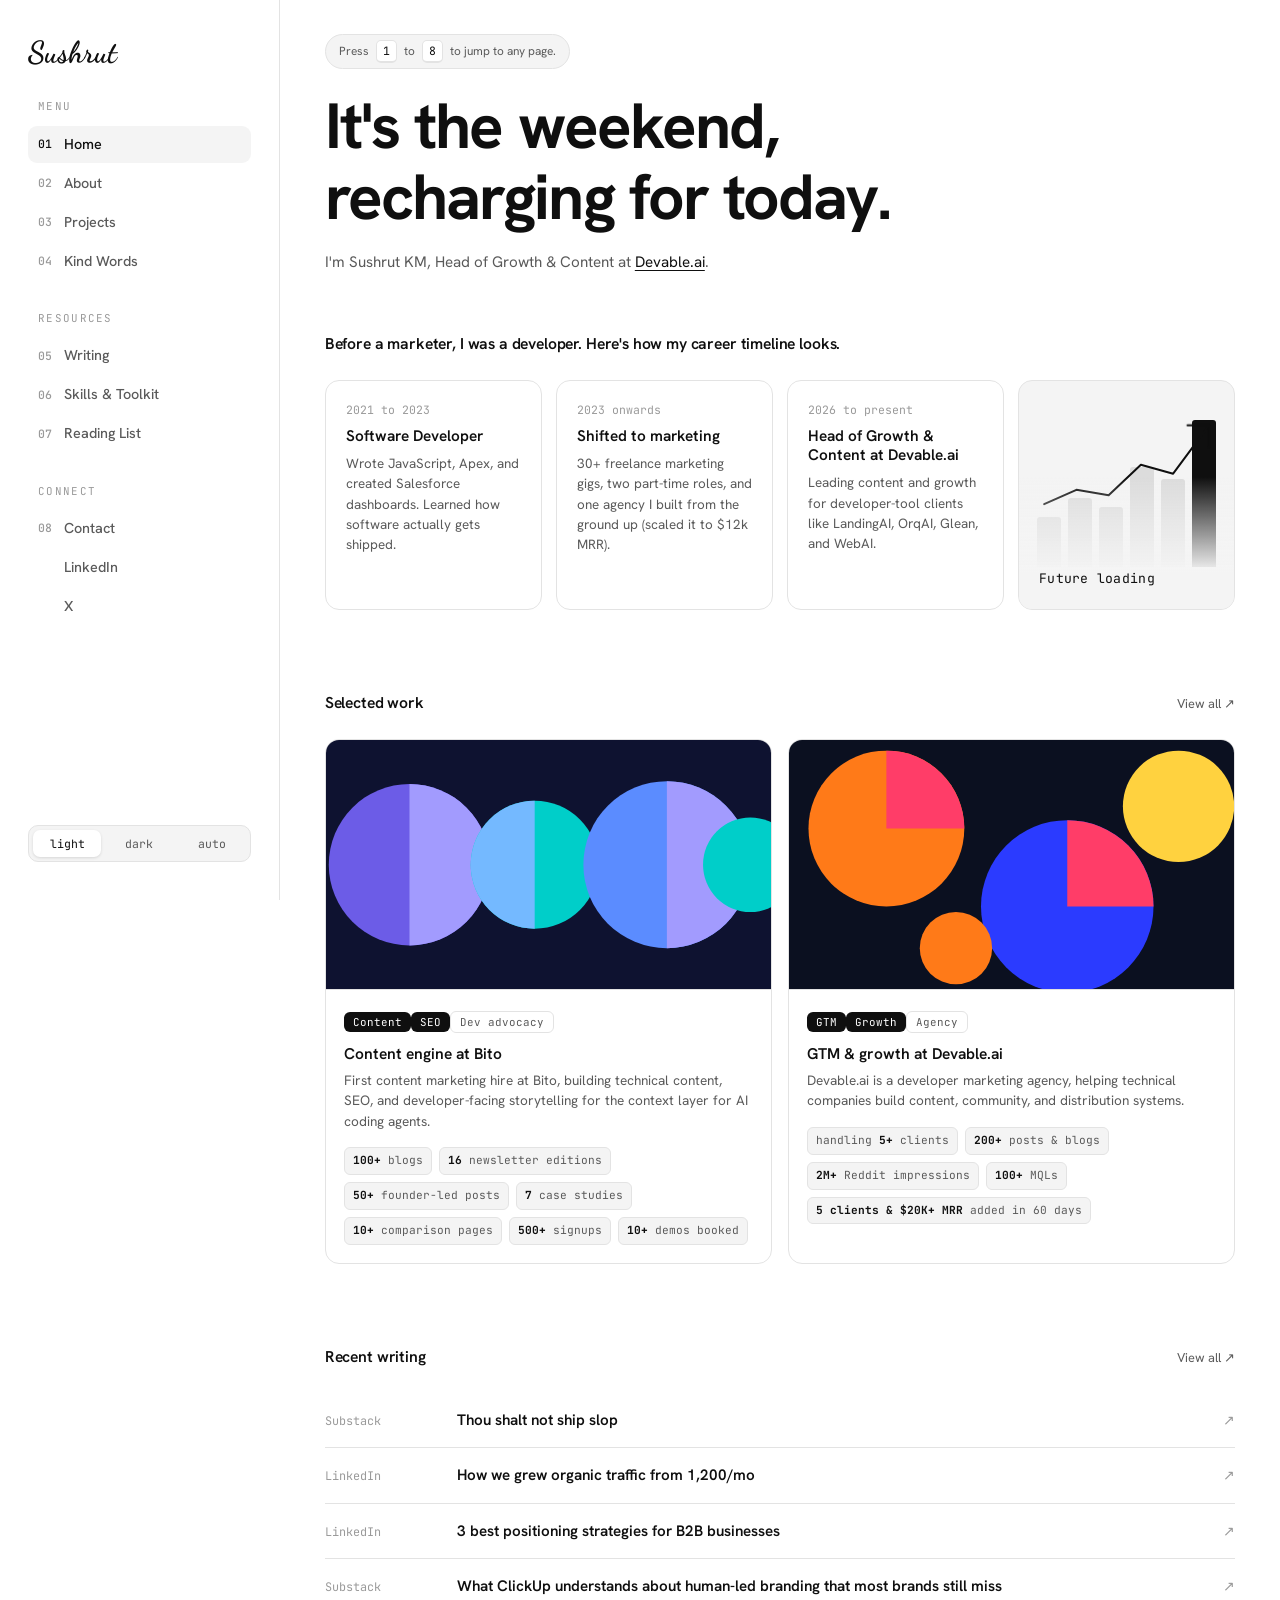
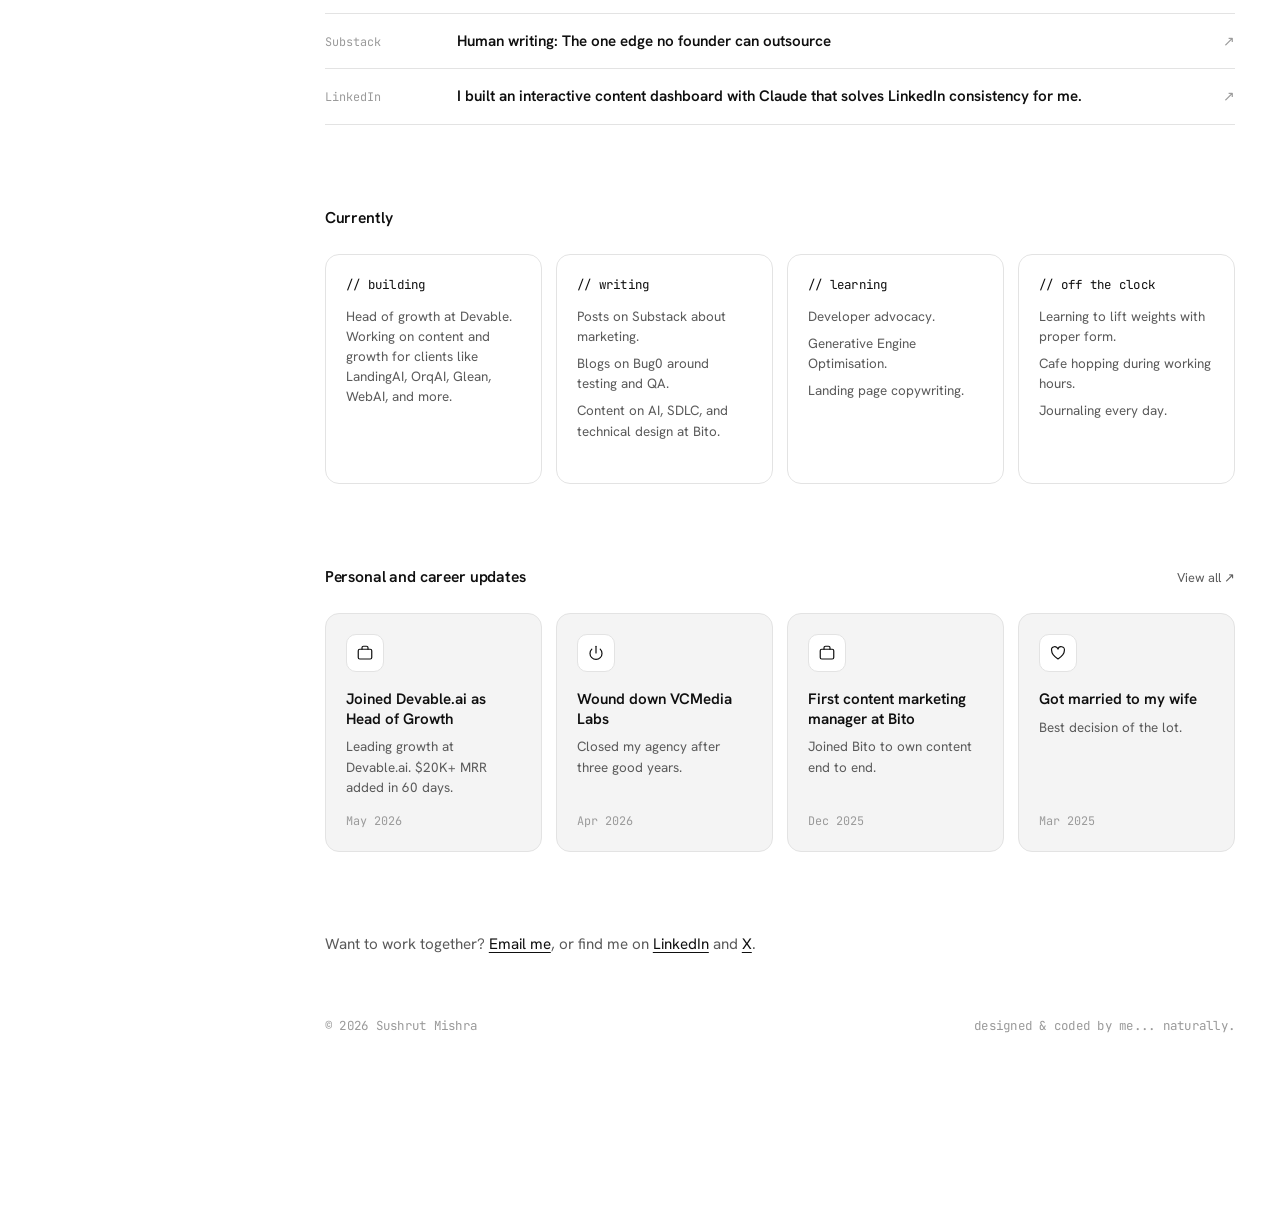
==== commit 98cc1f32: "Update current role to Devable (left Bito) across home + about; add 3 writeups to Writing page Co-Au" ====
--- a/index.html
+++ b/index.html
@@ -84,9 +84,9 @@
 
             <div class="j-card">
               <div class="j-body">
-                <div class="yr">2025 to present</div>
-                <h3>First content marketing hire at Bito AI</h3>
-                <p>Working on organic traffic, newsletter, social media, founder-led brands. Generating ~10+ MQLs/mo from personal efforts.</p>
+                <div class="yr">2026 to present</div>
+                <h3>Head of Growth &amp; Content at Devable.ai</h3>
+                <p>Leading content and growth for developer-tool clients like LandingAI, OrqAI, Glean, and WebAI.</p>
               </div>
             </div>
 
@@ -148,7 +148,7 @@
         <section>
           <div class="section-head"><h2>Currently</h2></div>
           <div class="journey">
-            <div class="j-card"><div class="j-body"><span class="mono">// building</span><p>Bito's content engine around the context layer for autonomous development.</p><p>Serving Devable's clients across SEO, GEO, and social media footprint.</p></div></div>
+            <div class="j-card"><div class="j-body"><span class="mono">// building</span><p>Head of growth at Devable. Working on content and growth for clients like LandingAI, OrqAI, Glean, WebAI, and more.</p></div></div>
             <div class="j-card"><div class="j-body"><span class="mono">// writing</span><p>Posts on Substack about marketing.</p><p>Blogs on Bug0 around testing and QA.</p><p>Content on AI, SDLC, and technical design at Bito.</p></div></div>
             <div class="j-card"><div class="j-body"><span class="mono">// learning</span><p>Developer advocacy.</p><p>Generative Engine Optimisation.</p><p>Landing page copywriting.</p></div></div>
             <div class="j-card"><div class="j-body"><span class="mono">// off the clock</span><p>Learning to lift weights with proper form.</p><p>Cafe hopping during working hours.</p><p>Journaling every day.</p></div></div>
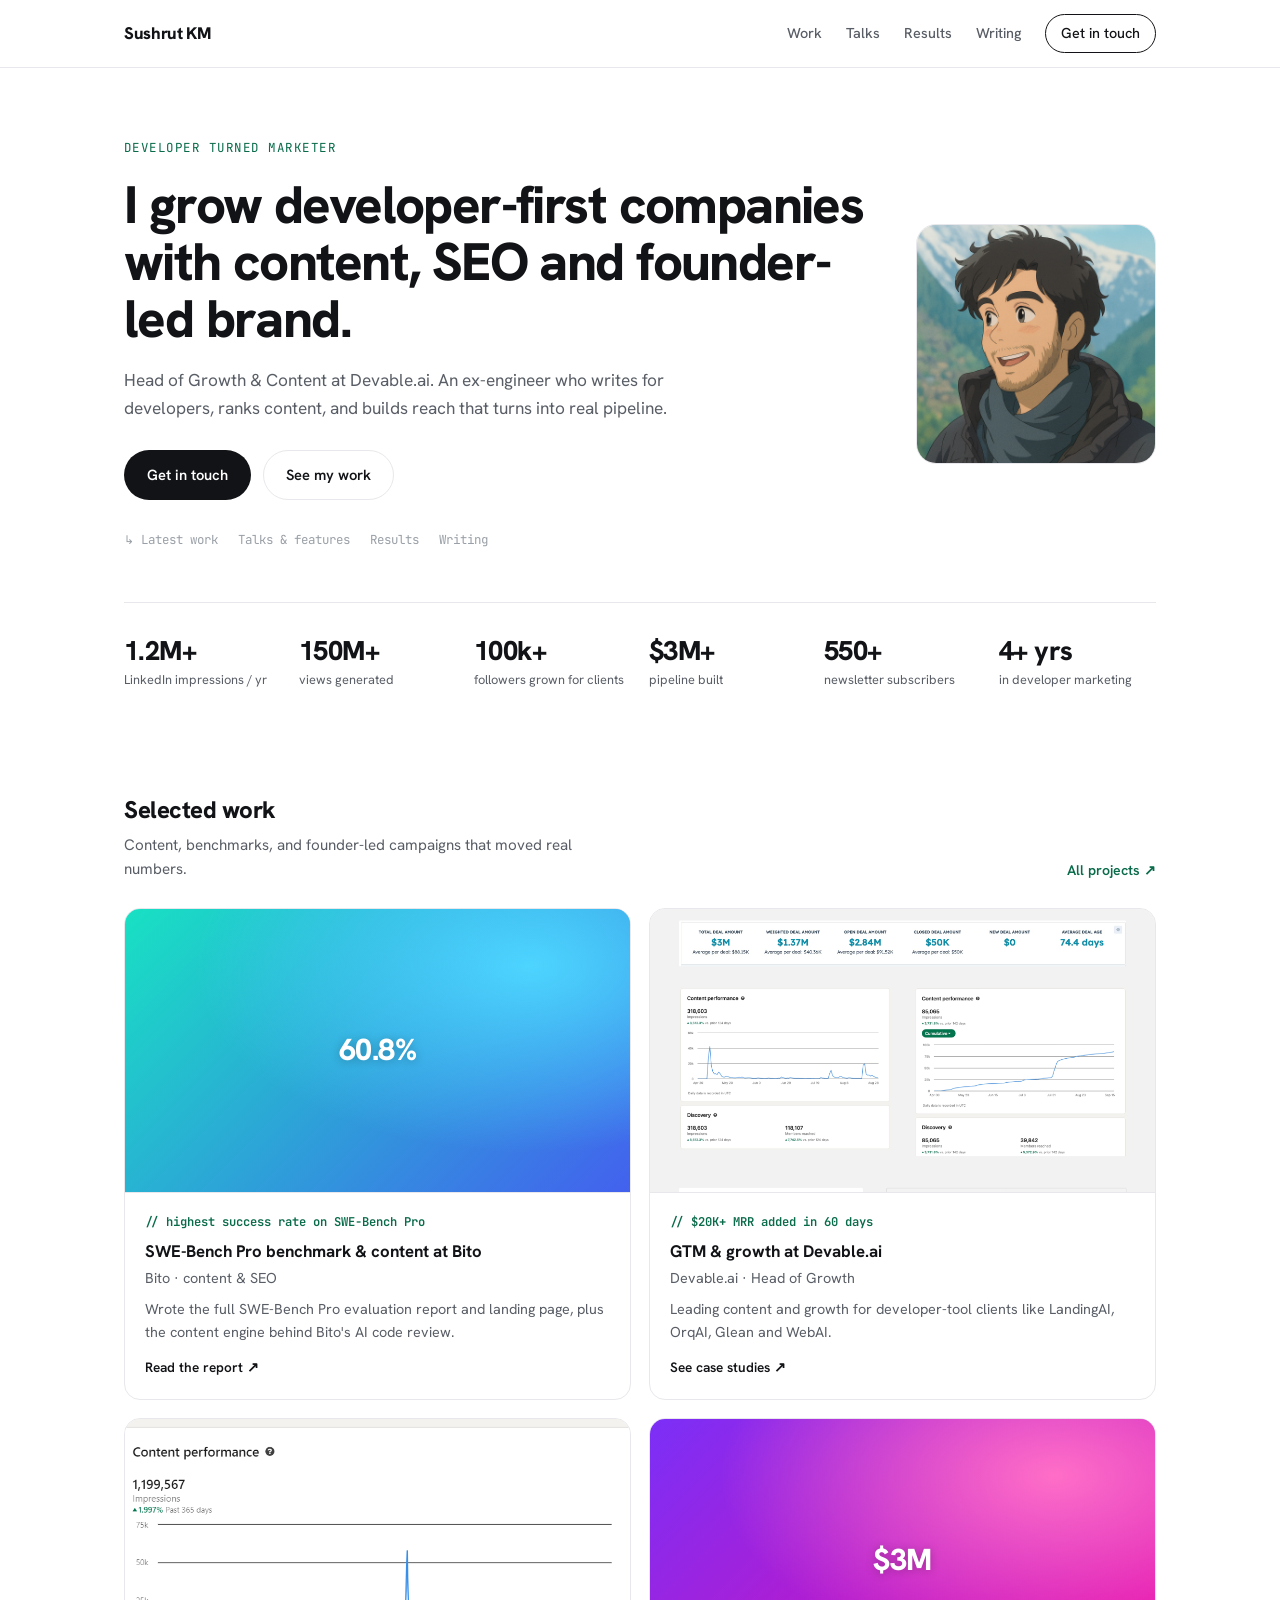
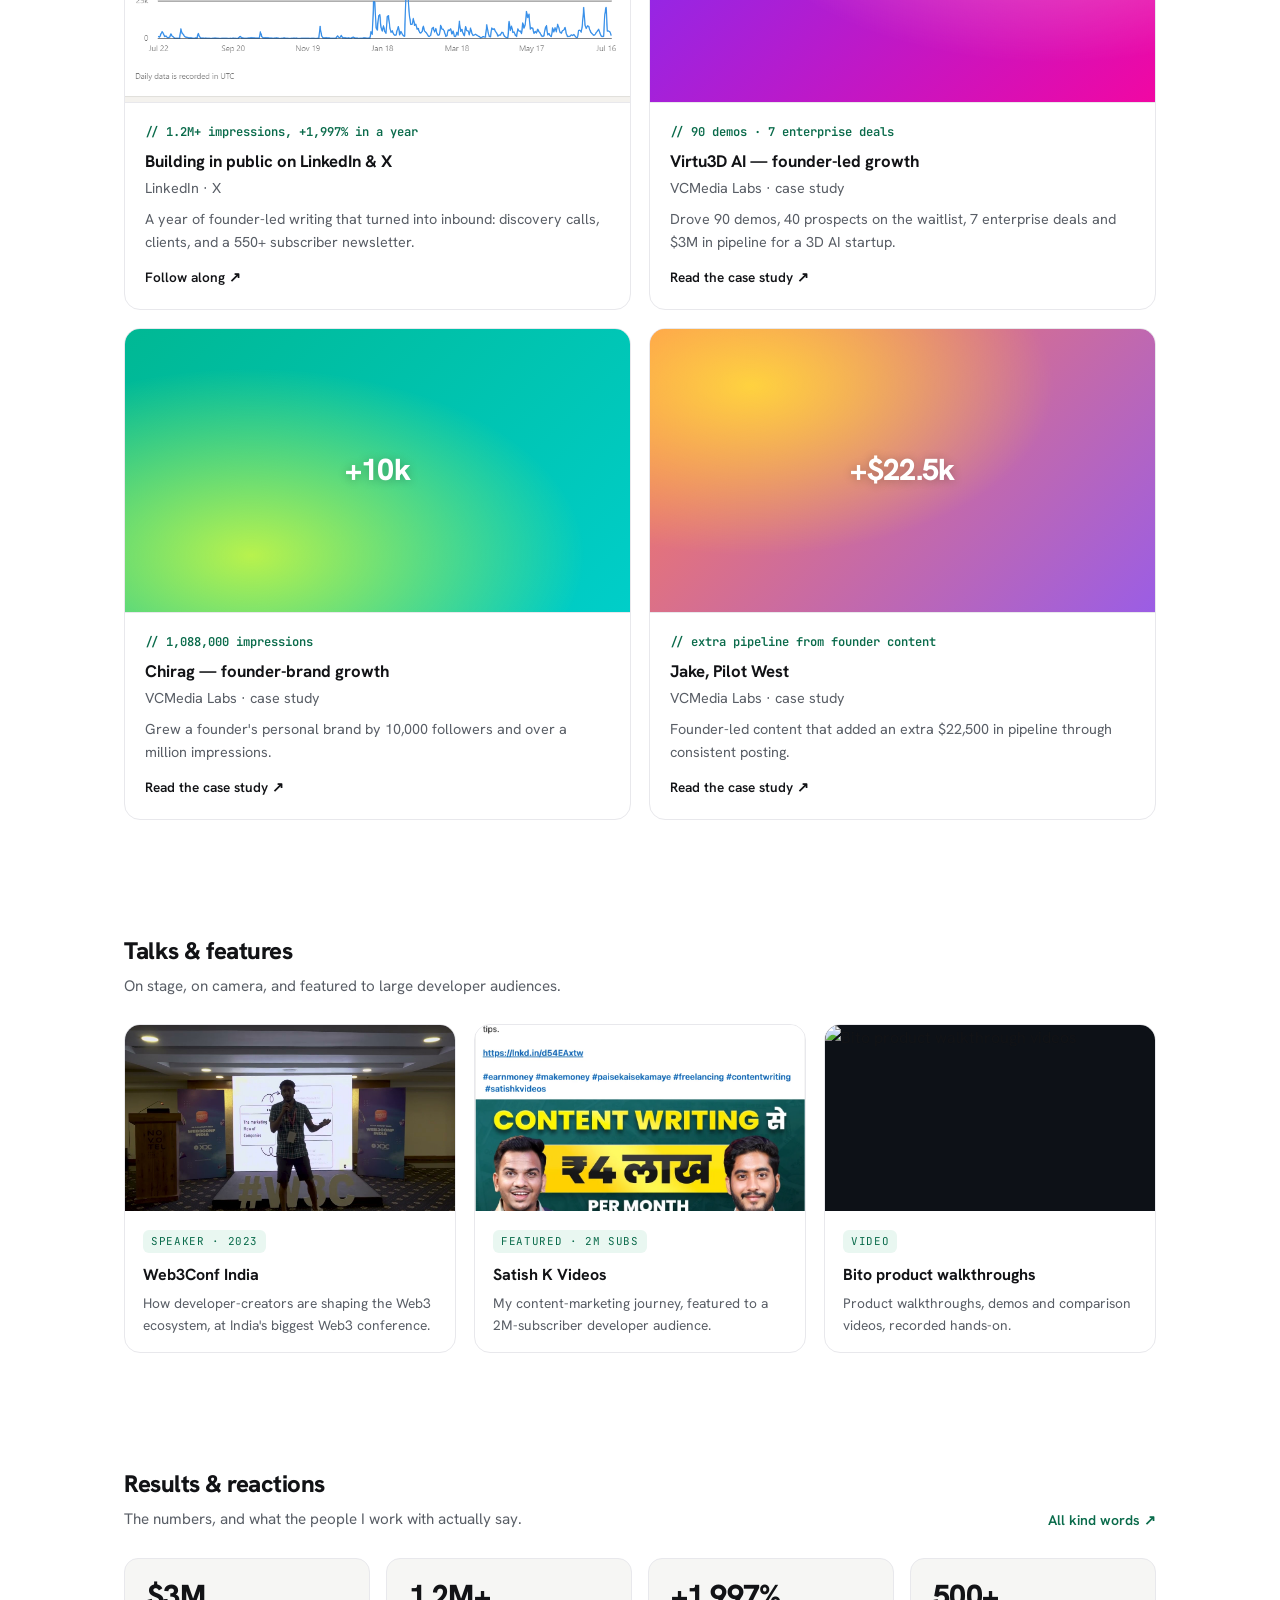
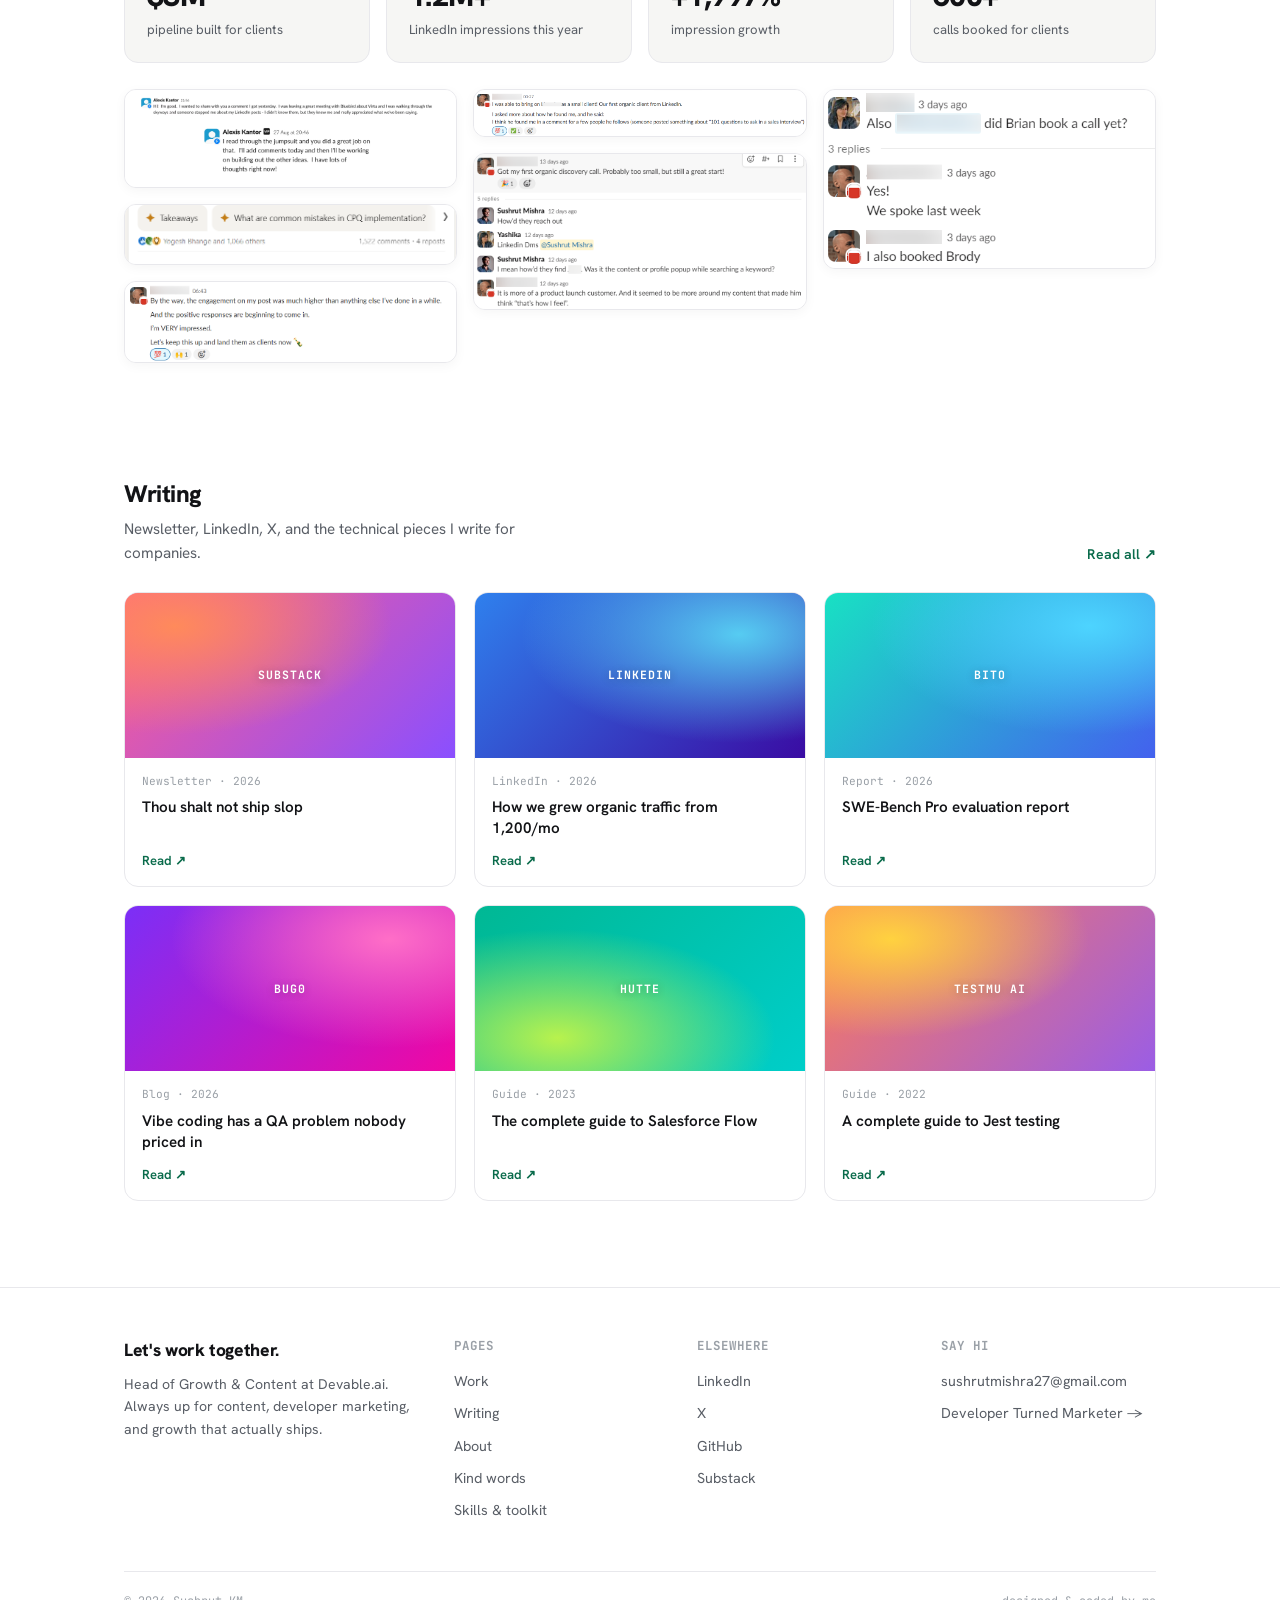
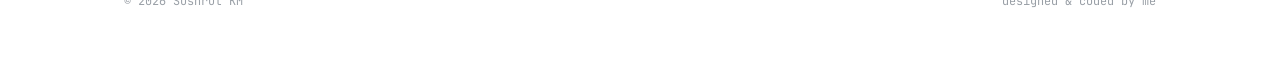
==== commit aba25c89: "Full redesign: new metric-first, image-led homepage (v2) with real proof, talks, results, writing Co" ====
--- a/index.html
+++ b/index.html
@@ -1,208 +1,295 @@
 <!DOCTYPE html>
-<html lang="en" data-theme="light">
+<html lang="en">
 <head>
 <meta charset="UTF-8" />
 <meta name="viewport" content="width=device-width, initial-scale=1.0" />
-<title>Sushrut Mishra · Developer turned Marketer</title>
+<title>Sushrut KM — Developer turned Marketer</title>
+<meta name="description" content="Sushrut KM. Developer turned marketer. Head of Growth & Content at Devable.ai. Content, SEO, and founder-led brand for developer-first companies." />
 <link rel="preconnect" href="https://fonts.googleapis.com" />
 <link rel="preconnect" href="https://fonts.gstatic.com" crossorigin />
-<link href="https://fonts.googleapis.com/css2?family=Hanken+Grotesk:wght@400;500;600;700;800&family=Dancing+Script:wght@600;700&family=JetBrains+Mono:wght@400;500;600&display=swap" rel="stylesheet" />
-<link rel="stylesheet" href="styles.css" />
+<link href="https://fonts.googleapis.com/css2?family=Hanken+Grotesk:wght@400;500;600;700;800&family=JetBrains+Mono:wght@400;500;600&display=swap" rel="stylesheet" />
+<link rel="stylesheet" href="v2.css" />
 </head>
-<body data-page="home">
-  <button class="menu-btn" id="menuBtn">☰</button>
-  <div class="layout">
-
-    <!-- ============ SIDEBAR ============ -->
-    <aside class="sidebar" id="sidebar">
-      <a class="brand" href="index.html"><span class="signature">Sushrut</span></a>
-
-      <nav class="nav-group">
-        <div class="label">Menu</div>
-        <a class="nav-item active" href="index.html"><span class="num">01</span> Home <span class="arrow">↗</span></a>
-        <a class="nav-item" href="about.html"><span class="num">02</span> About <span class="arrow">↗</span></a>
-        <a class="nav-item" href="projects.html"><span class="num">03</span> Projects <span class="arrow">↗</span></a>
-        <a class="nav-item" href="kind-words.html"><span class="num">04</span> Kind Words <span class="arrow">↗</span></a>
+<body>
+
+  <!-- ============ NAV ============ -->
+  <header class="nav">
+    <div class="nav-inner">
+      <a class="brand" href="index.html">Sushrut KM</a>
+      <button class="nav-toggle" id="navToggle" aria-label="Menu">☰</button>
+      <nav class="nav-links" id="navLinks">
+        <a href="#work">Work</a>
+        <a href="#talks">Talks</a>
+        <a href="#results">Results</a>
+        <a href="#writing">Writing</a>
+        <a class="nav-cta" href="mailto:sushrutmishra27@gmail.com">Get in touch</a>
       </nav>
-
-      <nav class="nav-group">
-        <div class="label">Resources</div>
-        <a class="nav-item" href="writing.html"><span class="num">05</span> Writing <span class="arrow">↗</span></a>
-        <a class="nav-item" href="toolkit.html"><span class="num">06</span> Skills &amp; Toolkit <span class="arrow">↗</span></a>
-        <a class="nav-item" href="reading.html"><span class="num">07</span> Reading List <span class="arrow">↗</span></a>
-      </nav>
-
-      <nav class="nav-group">
-        <div class="label">Connect</div>
-        <a class="nav-item" href="mailto:sushrutmishra27@gmail.com"><span class="num">08</span> Contact <span class="arrow">↗</span></a>
-        <a class="nav-item" href="https://www.linkedin.com/in/sushrutkm/" target="_blank" rel="noopener"><span class="num"></span> LinkedIn <span class="arrow">↗</span></a>
-        <a class="nav-item" href="https://x.com/SushrutKM" target="_blank" rel="noopener"><span class="num"></span> X <span class="arrow">↗</span></a>
-      </nav>
-
-      <div class="sidebar-footer">
-        <div class="theme-toggle" id="themeToggle">
-          <button data-theme-set="light" class="active">light</button>
-          <button data-theme-set="dark">dark</button>
-          <button data-theme-set="auto">auto</button>
-        </div>
-      </div>
-    </aside>
-
-    <!-- ============ CONTENT ============ -->
-    <main class="content">
-      <div class="wrap">
-
-        <!-- KEYBOARD TIP BAR (top) -->
-        <div class="topbar">Press <kbd>1</kbd> to <kbd>8</kbd> to jump to any page.</div>
-
-        <!-- INTRO: big time-based greeting + small bio -->
-        <section class="intro">
-          <h1 class="intro-status" id="headline">Heads down, building right now.</h1>
-          <p class="intro-bio">I'm Sushrut KM, Head of Growth &amp; Content at <a href="https://devable.ai" target="_blank" rel="noopener">Devable.ai</a>.</p>
-        </section>
-
-        <!-- JOURNEY -->
-        <section>
-          <div class="section-head"><h2>Before a marketer, I was a developer. Here's how my career timeline looks.</h2></div>
-          <div class="journey">
-
-            <div class="j-card">
-              <div class="j-body">
-                <div class="yr">2021 to 2023</div>
-                <h3>Software Developer</h3>
-                <p>Wrote JavaScript, Apex, and created Salesforce dashboards. Learned how software actually gets shipped.</p>
-              </div>
-            </div>
-
-            <div class="j-card">
-              <div class="j-body">
-                <div class="yr">2023 onwards</div>
-                <h3>Shifted to marketing</h3>
-                <p>30+ freelance marketing gigs, two part-time roles, and one agency I built from the ground up (scaled it to $12k MRR).</p>
-              </div>
-            </div>
-
-            <div class="j-card">
-              <div class="j-body">
-                <div class="yr">2026 to present</div>
-                <h3>Head of Growth &amp; Content at Devable.ai</h3>
-                <p>Leading content and growth for developer-tool clients like LandingAI, OrqAI, Glean, and WebAI.</p>
-              </div>
-            </div>
-
-            <div class="j-card j-future">
-              <div class="gfx">
-                <div class="bars"><span></span><span></span><span></span><span></span><span></span><span></span></div>
-                <svg class="trend" viewBox="0 0 100 60" preserveAspectRatio="none" aria-hidden="true">
-                  <polyline class="trend-line" points="4,52 22,44 40,47 58,30 76,35 96,8" />
-                  <polyline class="trend-head" points="84,8 96,8 96,20" />
-                </svg>
-              </div>
-              <div class="future-label">Future loading</div>
-            </div>
-
+    </div>
+  </header>
+
+  <main>
+    <!-- ============ HERO ============ -->
+    <section class="hero">
+      <div class="wrap">
+        <div class="hero-inner">
+          <div class="hero-text">
+            <p class="eyebrow">Developer turned marketer</p>
+            <h1>I grow developer-first companies with content, SEO and founder-led brand.</h1>
+            <p class="hero-sub">Head of Growth &amp; Content at Devable.ai. An ex-engineer who writes for developers, ranks content, and builds reach that turns into real pipeline.</p>
+            <div class="hero-cta">
+              <a class="btn btn-dark" href="mailto:sushrutmishra27@gmail.com">Get in touch</a>
+              <a class="btn btn-ghost" href="#work">See my work</a>
+            </div>
+            <div class="jumps">
+              <a href="#work">↳ Latest work</a>
+              <a href="#talks">Talks &amp; features</a>
+              <a href="#results">Results</a>
+              <a href="#writing">Writing</a>
+            </div>
           </div>
-        </section>
-
-        <!-- WORK PREVIEW -->
-        <section>
-          <div class="section-head"><h2>Selected work</h2><a class="viewall" href="projects.html">View all ↗</a></div>
-          <div class="pgrid">
-            <a class="pcard" href="https://bito.ai" target="_blank" rel="noopener">
-              <div class="thumb"><svg class="scene" viewBox="0 0 320 180" preserveAspectRatio="xMidYMid slice" xmlns="http://www.w3.org/2000/svg"><rect width="320" height="180" fill="#0e1230"/><circle cx="60" cy="90" r="58" fill="#6c5ce7"/><path d="M60 32a58 58 0 0 1 0 116z" fill="#a29bfe"/><circle cx="150" cy="90" r="46" fill="#00cec9"/><path d="M150 44a46 46 0 0 0 0 92z" fill="#74b9ff"/><circle cx="245" cy="90" r="60" fill="#5b8cff"/><path d="M245 30a60 60 0 0 1 0 120z" fill="#a29bfe"/><circle cx="305" cy="90" r="34" fill="#00cec9"/></svg></div>
-              <div class="pbody">
-                <div class="tags"><span class="tag">Content</span><span class="tag">SEO</span><span class="tag dev">Dev advocacy</span></div>
-                <h3>Content engine at Bito</h3>
-                <p>First content marketing hire at Bito, building technical content, SEO, and developer-facing storytelling for the context layer for AI coding agents.</p>
-                <div class="metrics-list">
-                  <span><b>100+</b> blogs</span><span><b>16</b> newsletter editions</span><span><b>50+</b> founder-led posts</span><span><b>7</b> case studies</span><span><b>10+</b> comparison pages</span><span><b>500+</b> signups</span><span><b>10+</b> demos booked</span>
-                </div>
-              </div>
-            </a>
-            <a class="pcard" href="https://devable.ai/case-studies" target="_blank" rel="noopener">
-              <div class="thumb"><svg class="scene" viewBox="0 0 320 180" preserveAspectRatio="xMidYMid slice" xmlns="http://www.w3.org/2000/svg"><rect width="320" height="180" fill="#0b1020"/><circle cx="70" cy="64" r="56" fill="#ff7a18"/><path d="M70 8a56 56 0 0 1 56 56H70Z" fill="#ff3d68"/><circle cx="200" cy="120" r="62" fill="#2b3bff"/><path d="M200 58a62 62 0 0 1 62 62H200Z" fill="#ff3d68"/><circle cx="280" cy="48" r="40" fill="#ffd23f"/><circle cx="120" cy="150" r="26" fill="#ff7a18"/></svg></div>
-              <div class="pbody">
-                <div class="tags"><span class="tag">GTM</span><span class="tag">Growth</span><span class="tag dev">Agency</span></div>
-                <h3>GTM &amp; growth at Devable.ai</h3>
-                <p>Devable.ai is a developer marketing agency, helping technical companies build content, community, and distribution systems.</p>
-                <div class="metrics-list">
-                  <span>handling <b>5+</b> clients</span><span><b>200+</b> posts &amp; blogs</span><span><b>2M+</b> Reddit impressions</span><span><b>100+</b> MQLs</span><span><b>5 clients &amp; $20K+ MRR</b> added in 60 days</span>
-                </div>
-              </div>
-            </a>
+          <div class="hero-photo"><img src="assets/headshot.png" alt="Sushrut KM" /></div>
+        </div>
+
+        <div class="stats">
+          <div class="stat"><b>1.2M+</b><span>LinkedIn impressions / yr</span></div>
+          <div class="stat"><b>150M+</b><span>views generated</span></div>
+          <div class="stat"><b>100k+</b><span>followers grown for clients</span></div>
+          <div class="stat"><b>$3M+</b><span>pipeline built</span></div>
+          <div class="stat"><b>550+</b><span>newsletter subscribers</span></div>
+          <div class="stat"><b>4+ yrs</b><span>in developer marketing</span></div>
+        </div>
+      </div>
+    </section>
+
+    <!-- ============ WORK ============ -->
+    <section id="work" class="section">
+      <div class="wrap">
+        <div class="section-head">
+          <div>
+            <h2>Selected work</h2>
+            <p>Content, benchmarks, and founder-led campaigns that moved real numbers.</p>
           </div>
-        </section>
-
-        <!-- WRITING PREVIEW -->
-        <section>
-          <div class="section-head"><h2>Recent writing</h2><a class="viewall" href="writing.html">View all ↗</a></div>
-          <a class="list-row" href="https://sushrut27.substack.com/p/thou-shalt-not-ship-slop" target="_blank" rel="noopener"><span class="lead-col">Substack</span><div class="body"><h3>Thou shalt not ship slop</h3></div><span class="ext">↗</span></a>
-          <a class="list-row" href="https://www.linkedin.com/posts/sushrutkm_how-we-grew-organic-traffic-from-1200mo-share-7488480621514764288-RVDc/" target="_blank" rel="noopener"><span class="lead-col">LinkedIn</span><div class="body"><h3>How we grew organic traffic from 1,200/mo</h3></div><span class="ext">↗</span></a>
-          <a class="list-row" href="https://www.linkedin.com/posts/sushrutkm_3-best-positioning-strategies-for-b2b-businesses-ugcPost-7488113868783665153-PRyu/" target="_blank" rel="noopener"><span class="lead-col">LinkedIn</span><div class="body"><h3>3 best positioning strategies for B2B businesses</h3></div><span class="ext">↗</span></a>
-          <a class="list-row" href="https://sushrut27.substack.com/p/what-clickup-understands-about-human" target="_blank" rel="noopener"><span class="lead-col">Substack</span><div class="body"><h3>What ClickUp understands about human-led branding that most brands still miss</h3></div><span class="ext">↗</span></a>
-          <a class="list-row" href="https://sushrut27.substack.com/p/human-writing-the-one-edge-no-founder" target="_blank" rel="noopener"><span class="lead-col">Substack</span><div class="body"><h3>Human writing: The one edge no founder can outsource</h3></div><span class="ext">↗</span></a>
-          <a class="list-row" href="https://www.linkedin.com/posts/sushrutkm_i-built-an-interactive-content-dashboard-ugcPost-7448701410965123072-_w00/" target="_blank" rel="noopener"><span class="lead-col">LinkedIn</span><div class="body"><h3>I built an interactive content dashboard with Claude that solves LinkedIn consistency for me.</h3></div><span class="ext">↗</span></a>
-        </section>
-
-        <!-- NOW -->
-        <section>
-          <div class="section-head"><h2>Currently</h2></div>
-          <div class="journey">
-            <div class="j-card"><div class="j-body"><span class="mono">// building</span><p>Head of growth at Devable. Working on content and growth for clients like LandingAI, OrqAI, Glean, WebAI, and more.</p></div></div>
-            <div class="j-card"><div class="j-body"><span class="mono">// writing</span><p>Posts on Substack about marketing.</p><p>Blogs on Bug0 around testing and QA.</p><p>Content on AI, SDLC, and technical design at Bito.</p></div></div>
-            <div class="j-card"><div class="j-body"><span class="mono">// learning</span><p>Developer advocacy.</p><p>Generative Engine Optimisation.</p><p>Landing page copywriting.</p></div></div>
-            <div class="j-card"><div class="j-body"><span class="mono">// off the clock</span><p>Learning to lift weights with proper form.</p><p>Cafe hopping during working hours.</p><p>Journaling every day.</p></div></div>
-          </div>
-        </section>
-
-        <!-- PERSONAL UPDATES -->
-        <section>
-          <div class="section-head"><h2>Personal and career updates</h2><a class="viewall" href="about.html">View all ↗</a></div>
-          <div class="updates">
-
-            <a class="update" href="https://devable.ai/case-studies" target="_blank" rel="noopener">
-              <span class="uicon"><svg viewBox="0 0 24 24" width="18" height="18" fill="none" stroke="currentColor" stroke-width="1.6" stroke-linecap="round" stroke-linejoin="round"><rect x="3" y="7" width="18" height="13" rx="2"/><path d="M8 7V5a2 2 0 0 1 2-2h4a2 2 0 0 1 2 2v2"/></svg></span>
-              <h3>Joined Devable.ai as Head of Growth</h3>
-              <p>Leading growth at Devable.ai. $20K+ MRR added in 60 days.</p>
-              <span class="udate">May 2026</span>
-            </a>
-
-            <div class="update">
-              <span class="uicon"><svg viewBox="0 0 24 24" width="18" height="18" fill="none" stroke="currentColor" stroke-width="1.6" stroke-linecap="round" stroke-linejoin="round"><path d="M12 3v9"/><path d="M6.4 6.9a8 8 0 1 0 11.2 0"/></svg></span>
-              <h3>Wound down VCMedia Labs</h3>
-              <p>Closed my agency after three good years.</p>
-              <span class="udate">Apr 2026</span>
-            </div>
-
-            <a class="update" href="https://bito.ai" target="_blank" rel="noopener">
-              <span class="uicon"><svg viewBox="0 0 24 24" width="18" height="18" fill="none" stroke="currentColor" stroke-width="1.6" stroke-linecap="round" stroke-linejoin="round"><rect x="3" y="7" width="18" height="13" rx="2"/><path d="M8 7V5a2 2 0 0 1 2-2h4a2 2 0 0 1 2 2v2"/></svg></span>
-              <h3>First content marketing manager at Bito</h3>
-              <p>Joined Bito to own content end to end.</p>
-              <span class="udate">Dec 2025</span>
-            </a>
-
-            <div class="update">
-              <span class="uicon"><svg viewBox="0 0 24 24" width="18" height="18" fill="none" stroke="currentColor" stroke-width="1.6" stroke-linecap="round" stroke-linejoin="round"><path d="M12 20S3.5 14.5 3.5 8.8A4.3 4.3 0 0 1 12 7a4.3 4.3 0 0 1 8.5 1.8C20.5 14.5 12 20 12 20z"/></svg></span>
-              <h3>Got married to my wife</h3>
-              <p>Best decision of the lot.</p>
-              <span class="udate">Mar 2025</span>
-            </div>
-
-          </div>
-        </section>
-
-        <!-- ENDNOTE (simple closing line) -->
-        <section class="endnote">
-          <p>Want to work together? <a href="mailto:sushrutmishra27@gmail.com">Email me</a>, or find me on <a href="https://www.linkedin.com/in/sushrutkm/" target="_blank" rel="noopener">LinkedIn</a> and <a href="https://x.com/SushrutKM" target="_blank" rel="noopener">X</a>.</p>
-          <div class="foot-meta">
-            <span class="mono">© 2026 Sushrut Mishra</span>
-            <span class="mono">designed &amp; coded by me... naturally.</span>
-          </div>
-        </section>
-
-      </div>
-    </main>
-  </div>
-  <script src="script.js"></script>
+          <a class="more" href="projects.html">All projects ↗</a>
+        </div>
+        <div class="work-grid">
+
+          <a class="work-card" href="https://bito.ai/benchmarks/swe-bench-pro-evaluation/" target="_blank" rel="noopener">
+            <div class="wc-media gmed g2"><span class="gmetric">60.8%</span></div>
+            <div class="wc-body">
+              <div class="wc-metric">// highest success rate on SWE-Bench Pro</div>
+              <h3>SWE-Bench Pro benchmark &amp; content at Bito</h3>
+              <p class="wc-meta">Bito · content &amp; SEO</p>
+              <p>Wrote the full SWE-Bench Pro evaluation report and landing page, plus the content engine behind Bito's AI code review.</p>
+              <span class="wc-link">Read the report ↗</span>
+            </div>
+          </a>
+
+          <a class="work-card" href="https://devable.ai/case-studies" target="_blank" rel="noopener">
+            <div class="wc-media"><img src="assets/metrics-dashboard.png" alt="Devable client growth dashboards" loading="lazy" /></div>
+            <div class="wc-body">
+              <div class="wc-metric">// $20K+ MRR added in 60 days</div>
+              <h3>GTM &amp; growth at Devable.ai</h3>
+              <p class="wc-meta">Devable.ai · Head of Growth</p>
+              <p>Leading content and growth for developer-tool clients like LandingAI, OrqAI, Glean and WebAI.</p>
+              <span class="wc-link">See case studies ↗</span>
+            </div>
+          </a>
+
+          <a class="work-card" href="https://www.linkedin.com/in/sushrutkm/" target="_blank" rel="noopener">
+            <div class="wc-media"><img src="assets/linkedin-impressions.png" alt="1.2M LinkedIn impressions" loading="lazy" /></div>
+            <div class="wc-body">
+              <div class="wc-metric">// 1.2M+ impressions, +1,997% in a year</div>
+              <h3>Building in public on LinkedIn &amp; X</h3>
+              <p class="wc-meta">LinkedIn · X</p>
+              <p>A year of founder-led writing that turned into inbound: discovery calls, clients, and a 550+ subscriber newsletter.</p>
+              <span class="wc-link">Follow along ↗</span>
+            </div>
+          </a>
+
+          <a class="work-card" href="https://gamma.app/docs/90-demos-40-prospects-on-the-waitlist-3M-deal-amount-and-7-enterp-oe1ivrfd43u9eh5" target="_blank" rel="noopener">
+            <div class="wc-media gmed g3"><span class="gmetric">$3M</span></div>
+            <div class="wc-body">
+              <div class="wc-metric">// 90 demos · 7 enterprise deals</div>
+              <h3>Virtu3D AI — founder-led growth</h3>
+              <p class="wc-meta">VCMedia Labs · case study</p>
+              <p>Drove 90 demos, 40 prospects on the waitlist, 7 enterprise deals and $3M in pipeline for a 3D AI startup.</p>
+              <span class="wc-link">Read the case study ↗</span>
+            </div>
+          </a>
+
+          <a class="work-card" href="https://gamma.app/docs/How-we-helped-our-client-add-10000-followers-and-get-1088000-impr-llbd7pjuszm9c33" target="_blank" rel="noopener">
+            <div class="wc-media gmed g4"><span class="gmetric">+10k</span></div>
+            <div class="wc-body">
+              <div class="wc-metric">// 1,088,000 impressions</div>
+              <h3>Chirag — founder-brand growth</h3>
+              <p class="wc-meta">VCMedia Labs · case study</p>
+              <p>Grew a founder's personal brand by 10,000 followers and over a million impressions.</p>
+              <span class="wc-link">Read the case study ↗</span>
+            </div>
+          </a>
+
+          <a class="work-card" href="https://gamma.app/docs/Case-Study-Jake-How-we-helped-our-client-add-an-extra-22500-worth-hf5x8xq8pkvy4tj" target="_blank" rel="noopener">
+            <div class="wc-media gmed g5"><span class="gmetric">+$22.5k</span></div>
+            <div class="wc-body">
+              <div class="wc-metric">// extra pipeline from founder content</div>
+              <h3>Jake, Pilot West</h3>
+              <p class="wc-meta">VCMedia Labs · case study</p>
+              <p>Founder-led content that added an extra $22,500 in pipeline through consistent posting.</p>
+              <span class="wc-link">Read the case study ↗</span>
+            </div>
+          </a>
+
+        </div>
+      </div>
+    </section>
+
+    <!-- ============ TALKS ============ -->
+    <section id="talks" class="section">
+      <div class="wrap">
+        <div class="section-head">
+          <div><h2>Talks &amp; features</h2><p>On stage, on camera, and featured to large developer audiences.</p></div>
+        </div>
+        <div class="talks-grid">
+
+          <a class="talk-card" href="https://www.youtube.com/watch?v=485jyZgb8Kk" target="_blank" rel="noopener">
+            <div class="tc-media"><img src="assets/web3conf-talk.jpg" alt="Sushrut speaking at Web3Conf India" loading="lazy" /></div>
+            <div class="tc-body">
+              <span class="tag">Speaker · 2023</span>
+              <h3>Web3Conf India</h3>
+              <p>How developer-creators are shaping the Web3 ecosystem, at India's biggest Web3 conference.</p>
+            </div>
+          </a>
+
+          <a class="talk-card" href="https://lnkd.in/d54EAxtw" target="_blank" rel="noopener">
+            <div class="tc-media"><img src="assets/press-satish.webp" alt="Featured on Satish K Videos" loading="lazy" /></div>
+            <div class="tc-body">
+              <span class="tag">Featured · 2M subs</span>
+              <h3>Satish K Videos</h3>
+              <p>My content-marketing journey, featured to a 2M-subscriber developer audience.</p>
+            </div>
+          </a>
+
+          <a class="talk-card" href="https://www.youtube.com/watch?v=NviJBxtcHME" target="_blank" rel="noopener">
+            <div class="tc-media"><img src="https://img.youtube.com/vi/NviJBxtcHME/hqdefault.jpg" alt="Bito product walkthrough videos" loading="lazy" /></div>
+            <div class="tc-body">
+              <span class="tag">Video</span>
+              <h3>Bito product walkthroughs</h3>
+              <p>Product walkthroughs, demos and comparison videos, recorded hands-on.</p>
+            </div>
+          </a>
+
+        </div>
+      </div>
+    </section>
+
+    <!-- ============ RESULTS ============ -->
+    <section id="results" class="section">
+      <div class="wrap">
+        <div class="section-head">
+          <div><h2>Results &amp; reactions</h2><p>The numbers, and what the people I work with actually say.</p></div>
+          <a class="more" href="kind-words.html">All kind words ↗</a>
+        </div>
+        <div class="result-tiles">
+          <div class="rt"><b>$3M</b><span>pipeline built for clients</span></div>
+          <div class="rt"><b>1.2M+</b><span>LinkedIn impressions this year</span></div>
+          <div class="rt"><b>+1,997%</b><span>impression growth</span></div>
+          <div class="rt"><b>500+</b><span>calls booked for clients</span></div>
+        </div>
+        <div class="praise-grid">
+          <figure><img src="assets/praise-alexis.png" alt="Client praise from Alexis Kantor" loading="lazy" /></figure>
+          <figure><img src="assets/viral-post.png" alt="Viral LinkedIn post engagement" loading="lazy" /></figure>
+          <figure><img src="assets/praise-engagement.png" alt="Client: engagement much higher than usual" loading="lazy" /></figure>
+          <figure><img src="assets/praise-client.png" alt="Client: first organic client from LinkedIn" loading="lazy" /></figure>
+          <figure><img src="assets/praise-organic.png" alt="First organic discovery call" loading="lazy" /></figure>
+          <figure><img src="assets/praise-calls.png" alt="Client: calls booked" loading="lazy" /></figure>
+        </div>
+      </div>
+    </section>
+
+    <!-- ============ WRITING ============ -->
+    <section id="writing" class="section">
+      <div class="wrap">
+        <div class="section-head">
+          <div><h2>Writing</h2><p>Newsletter, LinkedIn, X, and the technical pieces I write for companies.</p></div>
+          <a class="more" href="writing.html">Read all ↗</a>
+        </div>
+        <div class="writing-grid">
+
+          <a class="wr-card" href="https://sushrut27.substack.com/p/thou-shalt-not-ship-slop" target="_blank" rel="noopener">
+            <div class="wr-media g1"><span>Substack</span></div>
+            <div class="wr-body"><div class="wr-plat">Newsletter · 2026</div><h3>Thou shalt not ship slop</h3><span class="wr-link">Read ↗</span></div>
+          </a>
+
+          <a class="wr-card" href="https://www.linkedin.com/posts/sushrutkm_how-we-grew-organic-traffic-from-1200mo-share-7488480621514764288-RVDc/" target="_blank" rel="noopener">
+            <div class="wr-media g6"><span>LinkedIn</span></div>
+            <div class="wr-body"><div class="wr-plat">LinkedIn · 2026</div><h3>How we grew organic traffic from 1,200/mo</h3><span class="wr-link">Read ↗</span></div>
+          </a>
+
+          <a class="wr-card" href="https://bito.ai/benchmarks/swe-bench-pro-evaluation/" target="_blank" rel="noopener">
+            <div class="wr-media g2"><span>Bito</span></div>
+            <div class="wr-body"><div class="wr-plat">Report · 2026</div><h3>SWE-Bench Pro evaluation report</h3><span class="wr-link">Read ↗</span></div>
+          </a>
+
+          <a class="wr-card" href="https://bug0.com/blog/vibe-coding-qa-problem" target="_blank" rel="noopener">
+            <div class="wr-media g3"><span>Bug0</span></div>
+            <div class="wr-body"><div class="wr-plat">Blog · 2026</div><h3>Vibe coding has a QA problem nobody priced in</h3><span class="wr-link">Read ↗</span></div>
+          </a>
+
+          <a class="wr-card" href="https://hutte.io/trails/salesforce-flow/" target="_blank" rel="noopener">
+            <div class="wr-media g4"><span>Hutte</span></div>
+            <div class="wr-body"><div class="wr-plat">Guide · 2023</div><h3>The complete guide to Salesforce Flow</h3><span class="wr-link">Read ↗</span></div>
+          </a>
+
+          <a class="wr-card" href="https://www.testmuai.com/jest/" target="_blank" rel="noopener">
+            <div class="wr-media g5"><span>TestMu AI</span></div>
+            <div class="wr-body"><div class="wr-plat">Guide · 2022</div><h3>A complete guide to Jest testing</h3><span class="wr-link">Read ↗</span></div>
+          </a>
+
+        </div>
+      </div>
+    </section>
+  </main>
+
+  <!-- ============ FOOTER ============ -->
+  <footer class="footer">
+    <div class="wrap">
+      <div class="footer-grid">
+        <div>
+          <div class="f-lead">Let's work together.</div>
+          <p class="f-note">Head of Growth &amp; Content at Devable.ai. Always up for content, developer marketing, and growth that actually ships.</p>
+        </div>
+        <div>
+          <h4>Pages</h4>
+          <a href="#work">Work</a>
+          <a href="writing.html">Writing</a>
+          <a href="about.html">About</a>
+          <a href="kind-words.html">Kind words</a>
+          <a href="toolkit.html">Skills &amp; toolkit</a>
+        </div>
+        <div>
+          <h4>Elsewhere</h4>
+          <a href="https://www.linkedin.com/in/sushrutkm/" target="_blank" rel="noopener">LinkedIn</a>
+          <a href="https://x.com/SushrutKM" target="_blank" rel="noopener">X</a>
+          <a href="https://github.com/sushrutmishra27" target="_blank" rel="noopener">GitHub</a>
+          <a href="https://sushrut27.substack.com/" target="_blank" rel="noopener">Substack</a>
+        </div>
+        <div>
+          <h4>Say hi</h4>
+          <a href="mailto:sushrutmishra27@gmail.com">sushrutmishra27@gmail.com</a>
+          <a href="https://sushrut27.substack.com/" target="_blank" rel="noopener">Developer Turned Marketer →</a>
+        </div>
+      </div>
+      <div class="foot-base">
+        <span>© 2026 Sushrut KM</span>
+        <span>designed &amp; coded by me</span>
+      </div>
+    </div>
+  </footer>
+
+  <script>
+    var t=document.getElementById('navToggle'),l=document.getElementById('navLinks');
+    if(t&&l){t.addEventListener('click',function(){l.classList.toggle('open')});
+      l.querySelectorAll('a').forEach(function(a){a.addEventListener('click',function(){l.classList.remove('open')})});}
+  </script>
 </body>
 </html>
--- a/v2.css
+++ b/v2.css
@@ -0,0 +1,148 @@
+/* ============================================================
+   v2 — metric-first, image-led personal site
+   ============================================================ */
+:root{
+  --bg:#ffffff; --ink:#121316; --muted:#595e66; --faint:#9aa0a7;
+  --line:#e8e8ec; --card:#ffffff; --elev:#f6f6f4;
+  --accent:#0f9d6e; --accent-ink:#0a6b4b;
+  --maxw:1080px;
+  --sans:'Hanken Grotesk',-apple-system,BlinkMacSystemFont,'Segoe UI',Roboto,sans-serif;
+  --mono:'JetBrains Mono',ui-monospace,monospace;
+  --t:.25s cubic-bezier(.4,0,.2,1);
+}
+*{box-sizing:border-box;margin:0;padding:0}
+html{scroll-behavior:smooth}
+body{font-family:var(--sans);background:var(--bg);color:var(--ink);line-height:1.6;-webkit-font-smoothing:antialiased}
+a{color:inherit;text-decoration:none}
+img{display:block;max-width:100%}
+.wrap{max-width:var(--maxw);margin:0 auto;padding:0 24px}
+.mono{font-family:var(--mono)}
+
+/* ---------- NAV ---------- */
+.nav{position:sticky;top:0;z-index:50;background:rgba(255,255,255,.82);backdrop-filter:blur(10px);border-bottom:1px solid var(--line)}
+.nav-inner{max-width:var(--maxw);margin:0 auto;padding:14px 24px;display:flex;align-items:center;justify-content:space-between;gap:16px}
+.brand{font-weight:800;font-size:1.05rem;letter-spacing:-.02em}
+.nav-links{display:flex;align-items:center;gap:24px}
+.nav-links a{font-size:.9rem;font-weight:500;color:var(--muted);transition:color var(--t)}
+.nav-links a:hover{color:var(--ink)}
+.nav-cta{border:1px solid var(--ink);color:var(--ink)!important;border-radius:999px;padding:7px 15px;font-weight:600}
+.nav-cta:hover{background:var(--ink);color:#fff!important}
+.nav-toggle{display:none;background:none;border:1px solid var(--line);border-radius:9px;width:40px;height:38px;font-size:1.2rem;cursor:pointer}
+
+/* ---------- HERO ---------- */
+.hero{padding:70px 0 44px}
+.hero-inner{display:grid;grid-template-columns:1fr 240px;gap:48px;align-items:center}
+.eyebrow{font-family:var(--mono);font-size:.78rem;text-transform:uppercase;letter-spacing:.12em;color:var(--accent-ink);margin-bottom:18px}
+.hero h1{font-size:clamp(2.1rem,5vw,3.3rem);font-weight:800;letter-spacing:-.03em;line-height:1.08}
+.hero-sub{font-size:1.08rem;color:var(--muted);margin-top:20px;max-width:560px}
+.hero-cta{display:flex;gap:12px;flex-wrap:wrap;margin-top:28px}
+.btn{display:inline-flex;align-items:center;gap:8px;padding:12px 22px;border-radius:999px;font-size:.92rem;font-weight:600;transition:var(--t);border:1px solid transparent;cursor:pointer}
+.btn-dark{background:var(--ink);color:#fff}
+.btn-dark:hover{transform:translateY(-2px)}
+.btn-ghost{border-color:var(--line);color:var(--ink)}
+.btn-ghost:hover{border-color:var(--ink)}
+.jumps{display:flex;flex-wrap:wrap;gap:8px 20px;margin-top:30px}
+.jumps a{font-family:var(--mono);font-size:.78rem;color:var(--faint);transition:color var(--t)}
+.jumps a:hover{color:var(--accent-ink)}
+.hero-photo{position:relative}
+.hero-photo img{width:100%;aspect-ratio:1;object-fit:cover;border-radius:20px;border:1px solid var(--line)}
+
+/* ---------- STAT STRIP ---------- */
+.stats{display:grid;grid-template-columns:repeat(6,1fr);gap:18px;margin-top:52px;padding-top:34px;border-top:1px solid var(--line)}
+.stat b{display:block;font-size:1.7rem;font-weight:800;letter-spacing:-.02em;line-height:1}
+.stat span{display:block;font-size:.8rem;color:var(--muted);margin-top:6px}
+
+/* ---------- SECTIONS ---------- */
+.section{padding:56px 0}
+.section-head{display:flex;align-items:flex-end;justify-content:space-between;gap:16px;margin-bottom:26px}
+.section-head h2{font-size:1.5rem;font-weight:800;letter-spacing:-.02em}
+.section-head p{color:var(--muted);font-size:.95rem;margin-top:4px;max-width:460px}
+.section-head .more{font-size:.88rem;color:var(--accent-ink);font-weight:600;white-space:nowrap}
+.section-head .more:hover{text-decoration:underline}
+
+/* ---------- WORK CARDS ---------- */
+.work-grid{display:grid;grid-template-columns:1fr 1fr;gap:18px}
+.work-card{border:1px solid var(--line);border-radius:16px;overflow:hidden;background:var(--card);display:flex;flex-direction:column;transition:var(--t)}
+.work-card:hover{border-color:var(--ink);transform:translateY(-3px);box-shadow:0 14px 34px rgba(0,0,0,.07)}
+.wc-media{aspect-ratio:16/9;overflow:hidden;background:var(--elev);border-bottom:1px solid var(--line);display:grid;place-items:center}
+.wc-media img{width:100%;height:100%;object-fit:cover}
+.wc-media.gmed{position:relative}
+.wc-media .gmetric{position:relative;z-index:1;color:#fff;font-weight:800;font-size:1.9rem;letter-spacing:-.02em;text-shadow:0 1px 10px rgba(0,0,0,.25);padding:0 20px;text-align:center}
+.wc-body{padding:20px;display:flex;flex-direction:column;flex:1}
+.wc-metric{font-family:var(--mono);font-size:.76rem;color:var(--accent-ink);font-weight:600;margin-bottom:9px}
+.wc-body h3{font-size:1.05rem;font-weight:700;line-height:1.3}
+.wc-meta{font-size:.78rem;color:var(--faint);margin:4px 0 9px}
+.wc-body p{font-size:.9rem;color:var(--muted);line-height:1.55}
+.wc-link{margin-top:14px;font-size:.85rem;font-weight:600;color:var(--ink)}
+.work-card:hover .wc-link{color:var(--accent-ink)}
+
+/* gradient media fills */
+.g1{background:radial-gradient(120% 120% at 15% 20%,#ff8a5b,transparent 55%),linear-gradient(135deg,#ff5d8f,#8a4fff)}
+.g2{background:radial-gradient(120% 120% at 80% 20%,#4dd4ff,transparent 55%),linear-gradient(135deg,#18e1c3,#4361ee)}
+.g3{background:radial-gradient(120% 120% at 80% 20%,#ff6ec7,transparent 55%),linear-gradient(135deg,#7b2ff7,#f107a3)}
+.g4{background:radial-gradient(120% 120% at 25% 80%,#b8f24d,transparent 55%),linear-gradient(135deg,#00b894,#00cec9)}
+.g5{background:radial-gradient(120% 120% at 20% 20%,#ffd23f,transparent 50%),linear-gradient(135deg,#ff7b54,#9b5de5)}
+.g6{background:radial-gradient(120% 120% at 80% 25%,#56ccf2,transparent 55%),linear-gradient(135deg,#2f80ed,#3a0ca3)}
+
+/* ---------- TALKS ---------- */
+.talks-grid{display:grid;grid-template-columns:repeat(3,1fr);gap:18px}
+.talk-card{border:1px solid var(--line);border-radius:16px;overflow:hidden;background:var(--card);transition:var(--t)}
+.talk-card:hover{border-color:var(--ink);transform:translateY(-3px)}
+.tc-media{aspect-ratio:16/9;overflow:hidden;background:#0d1117}
+.tc-media img{width:100%;height:100%;object-fit:cover;transition:transform .4s ease}
+.talk-card:hover .tc-media img{transform:scale(1.04)}
+.tc-body{padding:16px 18px}
+.tag{display:inline-block;font-family:var(--mono);font-size:.68rem;text-transform:uppercase;letter-spacing:.06em;color:var(--accent-ink);background:#e9f7f1;border-radius:6px;padding:3px 8px;margin-bottom:9px}
+.tc-body h3{font-size:1rem;font-weight:700}
+.tc-body p{font-size:.86rem;color:var(--muted);margin-top:4px}
+
+/* ---------- RESULTS ---------- */
+.result-tiles{display:grid;grid-template-columns:repeat(4,1fr);gap:16px;margin-bottom:26px}
+.rt{border:1px solid var(--line);border-radius:14px;padding:22px;background:var(--elev)}
+.rt b{display:block;font-size:1.9rem;font-weight:800;letter-spacing:-.02em;line-height:1}
+.rt span{display:block;font-size:.82rem;color:var(--muted);margin-top:8px}
+.praise-grid{columns:3;column-gap:16px}
+.praise-grid figure{break-inside:avoid;border:1px solid var(--line);border-radius:12px;overflow:hidden;margin:0 0 16px;background:#fff;box-shadow:0 3px 12px rgba(0,0,0,.04)}
+.praise-grid img{width:100%}
+
+/* ---------- WRITING ---------- */
+.writing-grid{display:grid;grid-template-columns:repeat(3,1fr);gap:18px}
+.wr-card{border:1px solid var(--line);border-radius:14px;overflow:hidden;background:var(--card);display:flex;flex-direction:column;transition:var(--t)}
+.wr-card:hover{border-color:var(--ink);transform:translateY(-3px)}
+.wr-media{aspect-ratio:16/8;display:grid;place-items:center;color:#fff}
+.wr-media span{font-family:var(--mono);font-size:.72rem;font-weight:700;text-transform:uppercase;letter-spacing:.08em;text-shadow:0 1px 8px rgba(0,0,0,.25)}
+.wr-body{padding:15px 17px;display:flex;flex-direction:column;flex:1}
+.wr-plat{font-family:var(--mono);font-size:.7rem;color:var(--faint);margin-bottom:7px}
+.wr-body h3{font-size:.95rem;font-weight:600;line-height:1.35}
+.wr-link{margin-top:auto;padding-top:12px;font-size:.82rem;font-weight:600;color:var(--accent-ink)}
+
+/* ---------- FOOTER ---------- */
+.footer{border-top:1px solid var(--line);margin-top:30px;padding:48px 0 60px}
+.footer-grid{display:grid;grid-template-columns:1.4fr 1fr 1fr 1fr;gap:28px}
+.footer h4{font-size:.78rem;font-family:var(--mono);text-transform:uppercase;letter-spacing:.08em;color:var(--faint);margin-bottom:14px}
+.footer a{display:block;font-size:.9rem;color:var(--muted);margin-bottom:9px;transition:color var(--t)}
+.footer a:hover{color:var(--ink)}
+.footer .f-lead{font-weight:800;font-size:1.1rem;letter-spacing:-.02em;color:var(--ink);margin-bottom:8px}
+.footer .f-note{font-size:.88rem;color:var(--muted)}
+.foot-base{display:flex;justify-content:space-between;flex-wrap:wrap;gap:10px;margin-top:40px;padding-top:20px;border-top:1px solid var(--line);font-family:var(--mono);font-size:.74rem;color:var(--faint)}
+
+/* ---------- RESPONSIVE ---------- */
+@media(max-width:860px){
+  .hero-inner{grid-template-columns:1fr}
+  .hero-photo{max-width:200px}
+  .stats{grid-template-columns:repeat(3,1fr)}
+  .work-grid,.talks-grid,.writing-grid{grid-template-columns:1fr 1fr}
+  .result-tiles{grid-template-columns:1fr 1fr}
+  .praise-grid{columns:2}
+  .footer-grid{grid-template-columns:1fr 1fr}
+}
+@media(max-width:560px){
+  .nav-links{position:fixed;inset:57px 0 auto 0;background:#fff;border-bottom:1px solid var(--line);flex-direction:column;align-items:flex-start;gap:0;padding:8px 24px 16px;display:none}
+  .nav-links.open{display:flex}
+  .nav-links a{padding:10px 0;width:100%}
+  .nav-toggle{display:grid;place-items:center}
+  .stats{grid-template-columns:1fr 1fr}
+  .work-grid,.talks-grid,.writing-grid,.result-tiles{grid-template-columns:1fr}
+  .praise-grid{columns:1}
+  .footer-grid{grid-template-columns:1fr}
+}
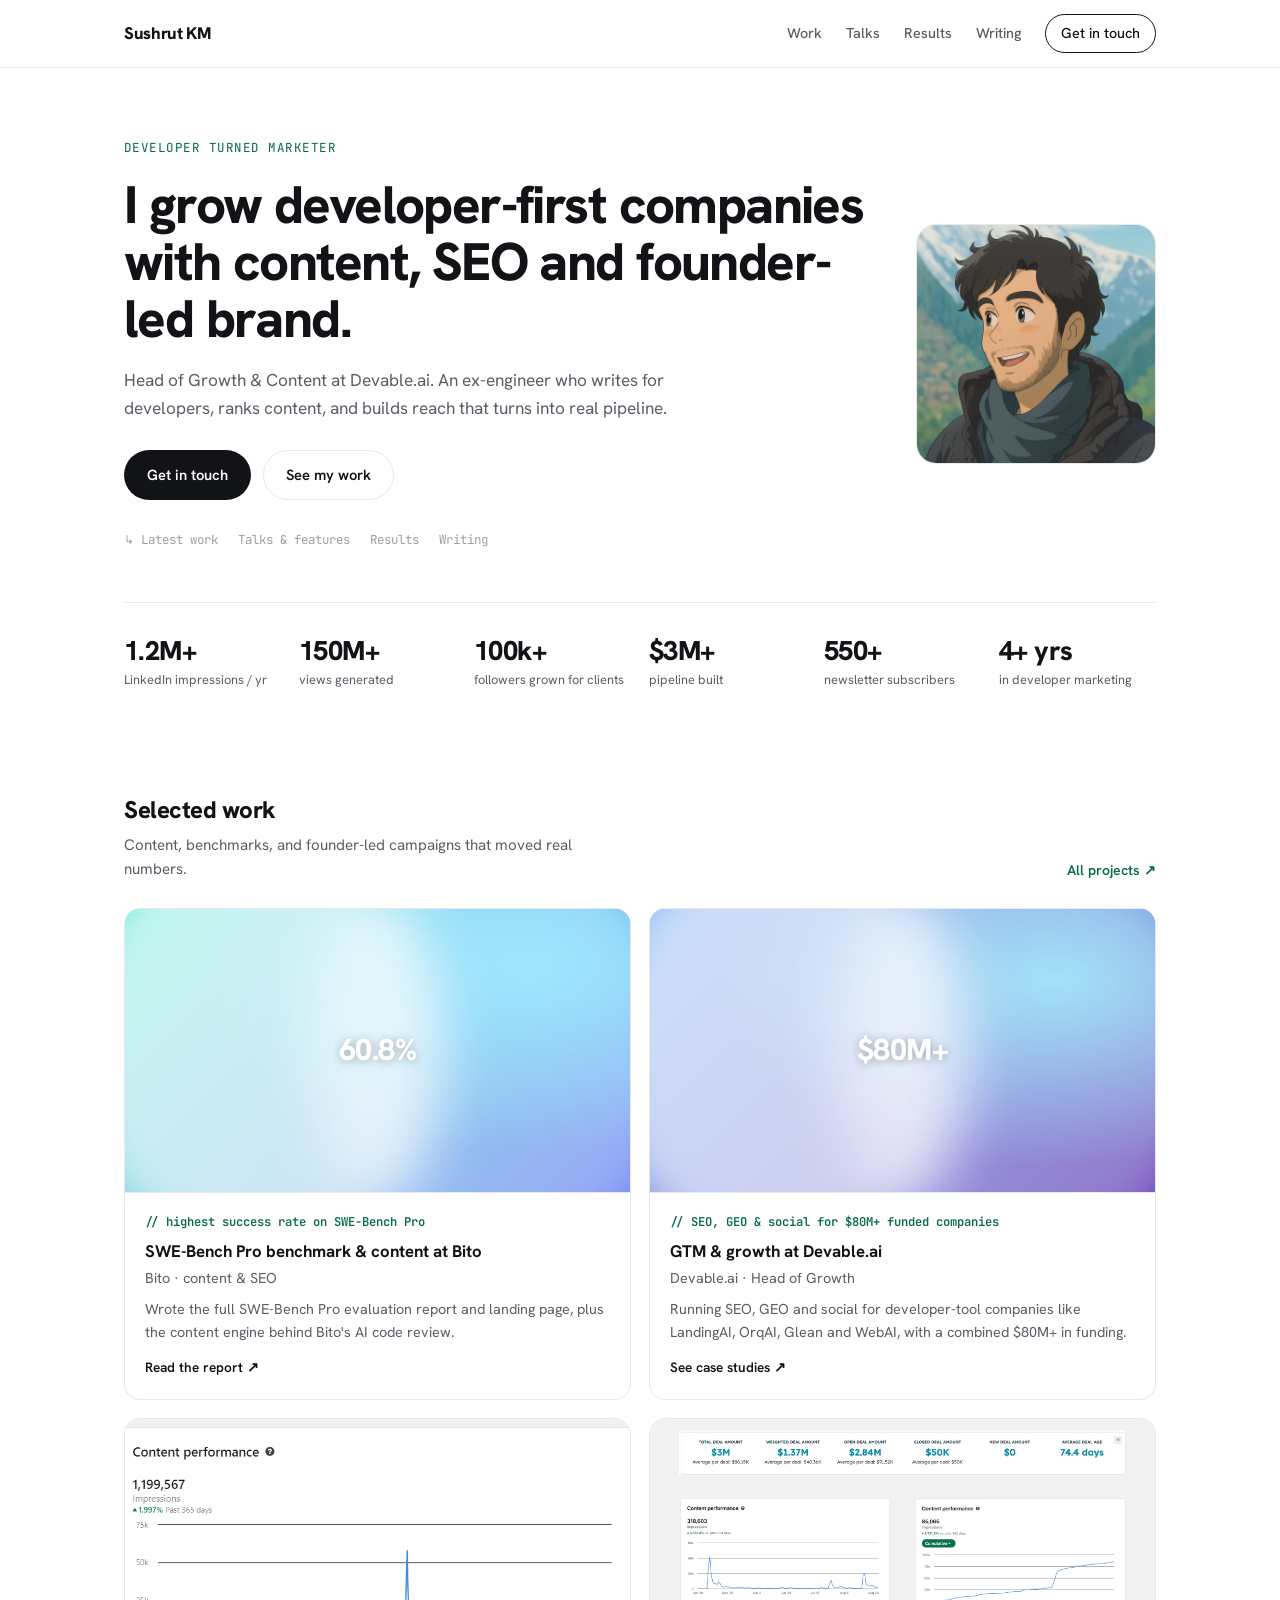
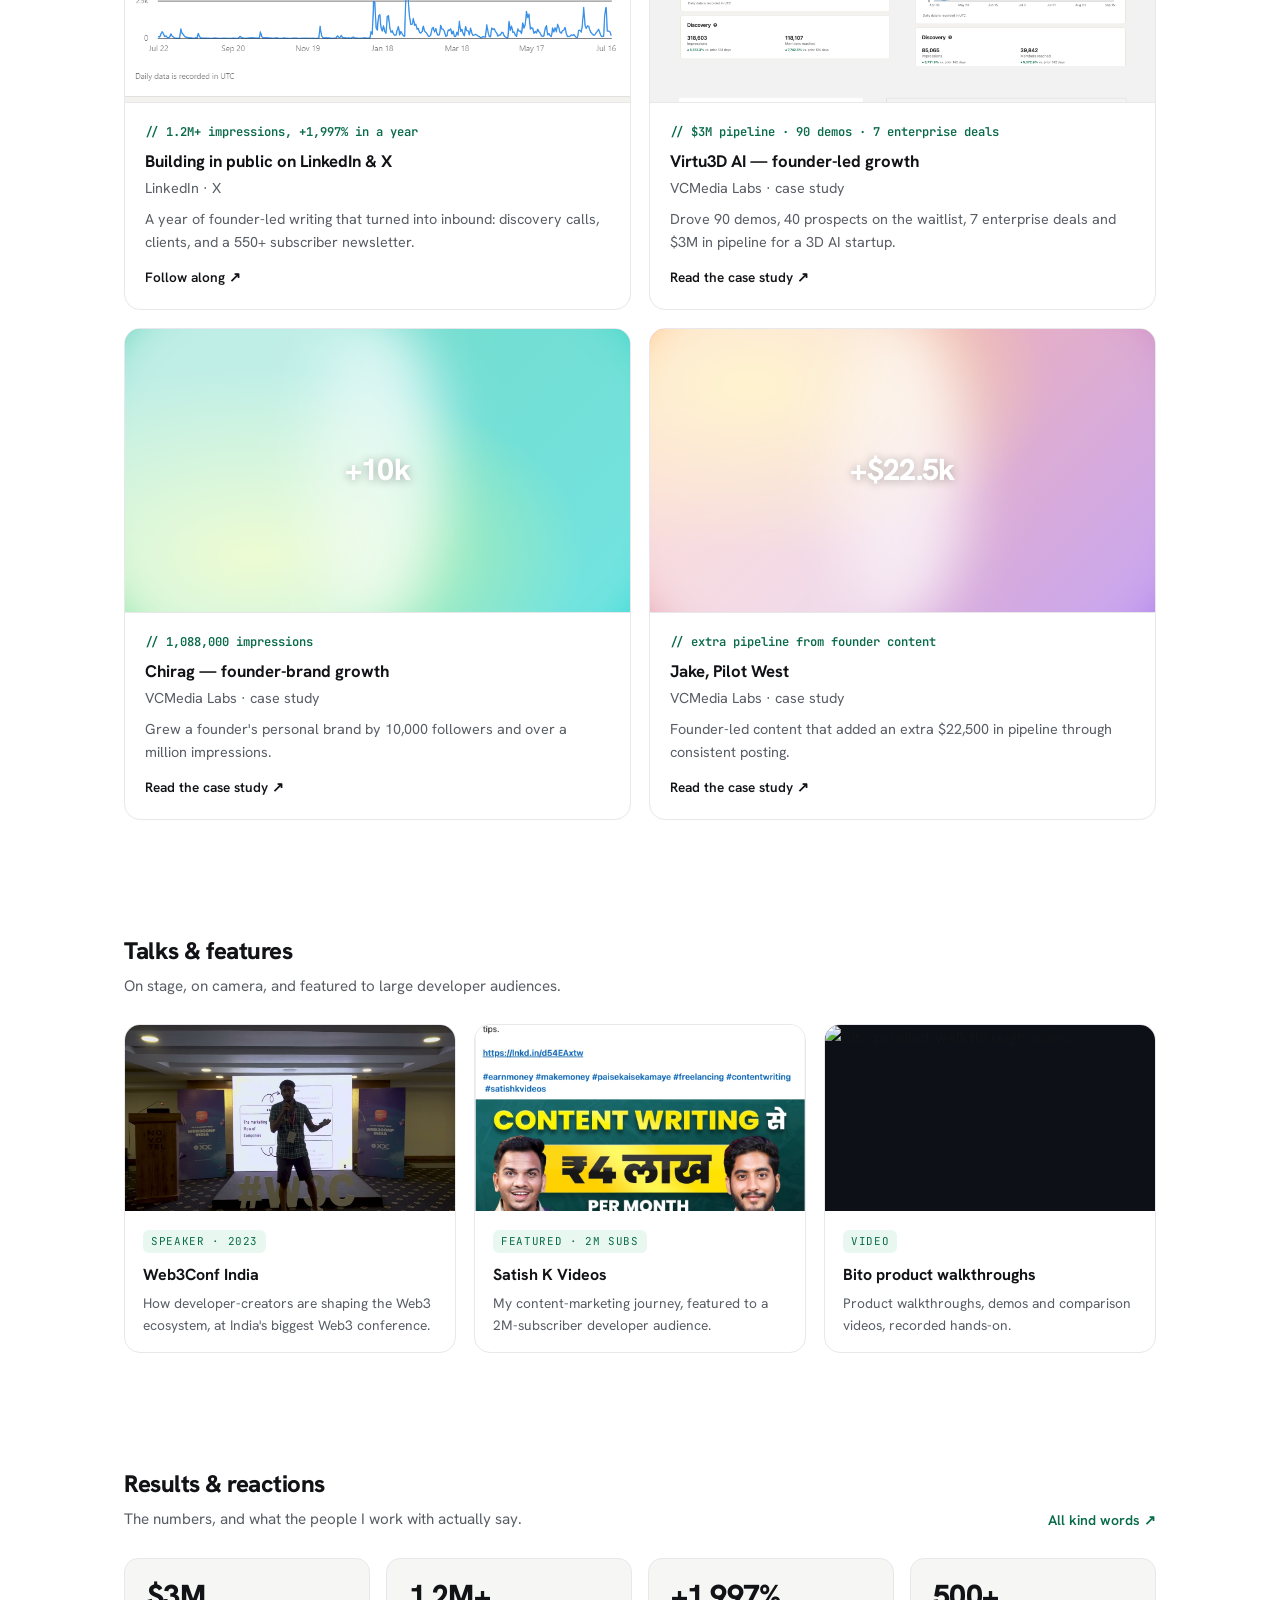
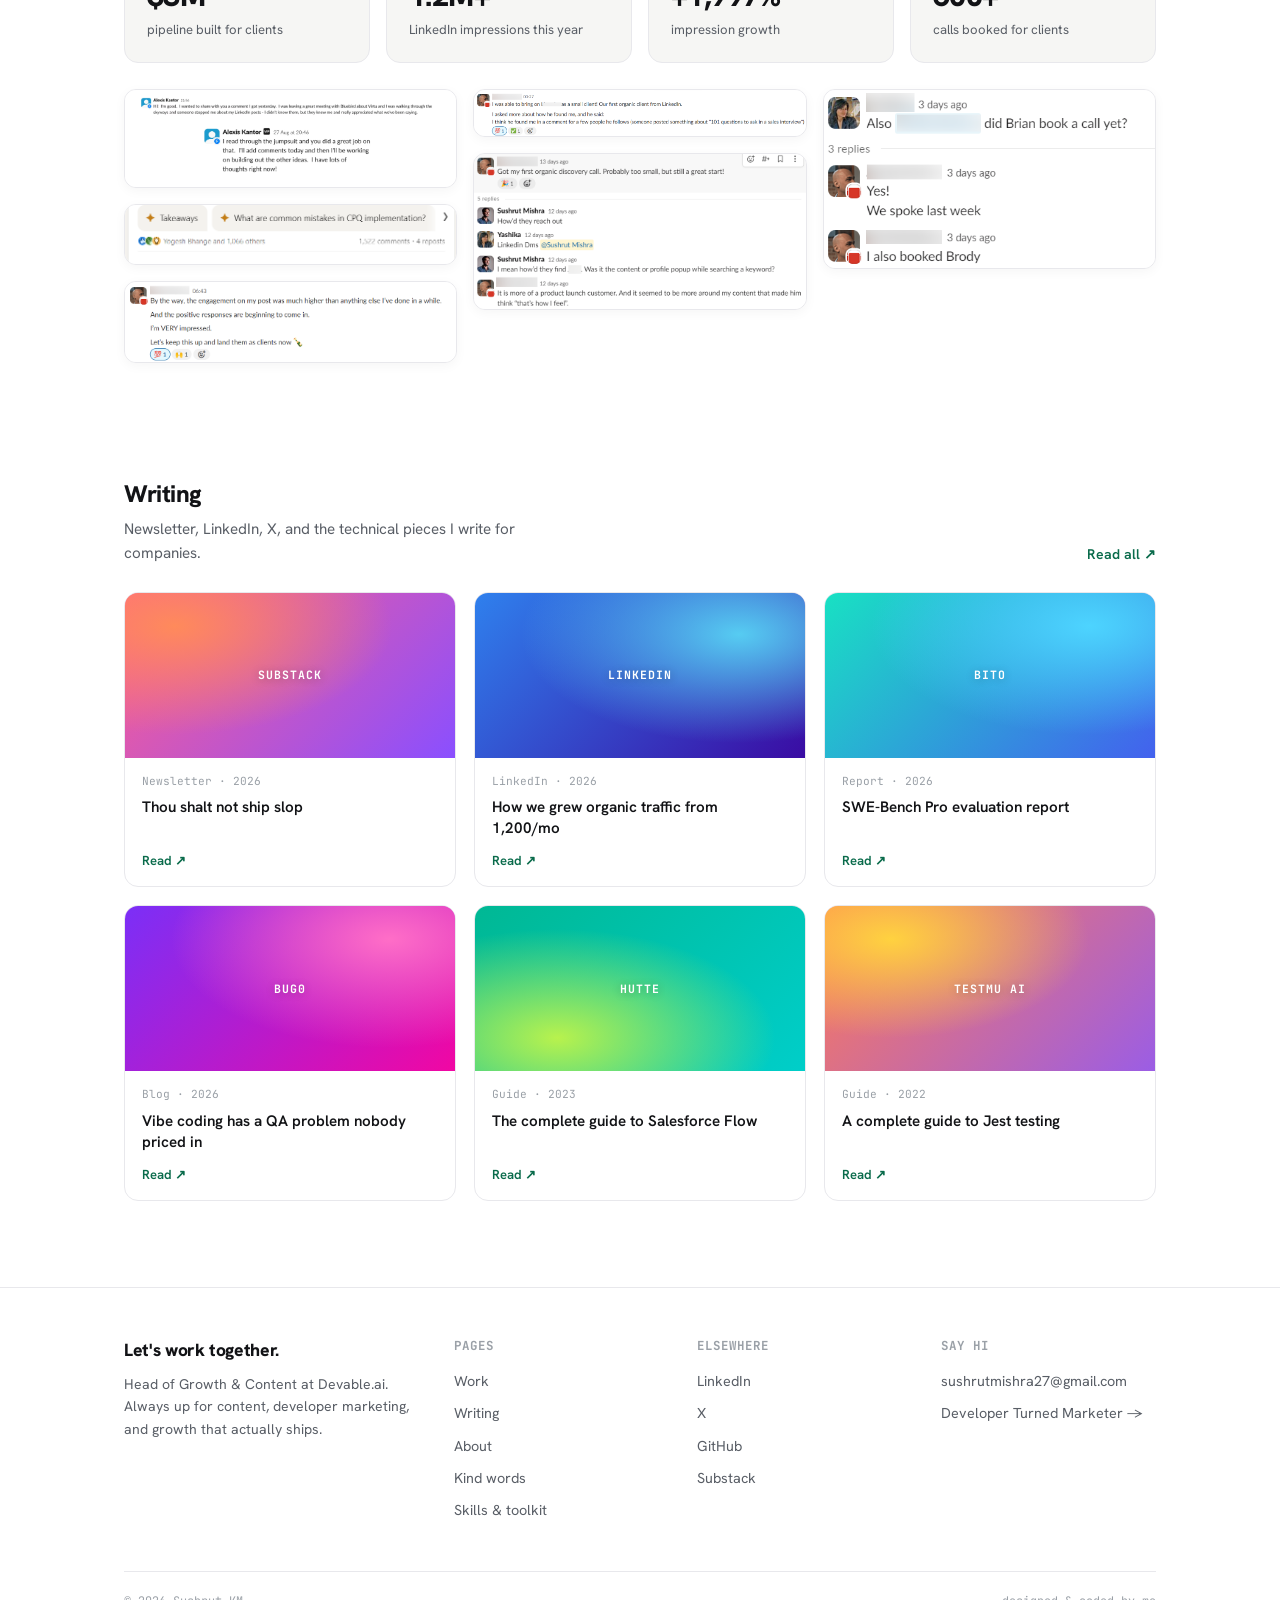
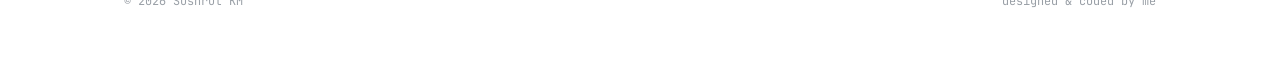
==== commit ab3b383b: "Work cards: Devable = SEO/GEO/social for $80M+ funded cos, dashboard image moved to Virtu3D, animate" ====
--- a/index.html
+++ b/index.html
@@ -85,12 +85,12 @@
           </a>
 
           <a class="work-card" href="https://devable.ai/case-studies" target="_blank" rel="noopener">
-            <div class="wc-media"><img src="assets/metrics-dashboard.png" alt="Devable client growth dashboards" loading="lazy" /></div>
-            <div class="wc-body">
-              <div class="wc-metric">// $20K+ MRR added in 60 days</div>
+            <div class="wc-media gmed g6"><span class="gmetric">$80M+</span></div>
+            <div class="wc-body">
+              <div class="wc-metric">// SEO, GEO &amp; social for $80M+ funded companies</div>
               <h3>GTM &amp; growth at Devable.ai</h3>
               <p class="wc-meta">Devable.ai · Head of Growth</p>
-              <p>Leading content and growth for developer-tool clients like LandingAI, OrqAI, Glean and WebAI.</p>
+              <p>Running SEO, GEO and social for developer-tool companies like LandingAI, OrqAI, Glean and WebAI, with a combined $80M+ in funding.</p>
               <span class="wc-link">See case studies ↗</span>
             </div>
           </a>
@@ -107,9 +107,9 @@
           </a>
 
           <a class="work-card" href="https://gamma.app/docs/90-demos-40-prospects-on-the-waitlist-3M-deal-amount-and-7-enterp-oe1ivrfd43u9eh5" target="_blank" rel="noopener">
-            <div class="wc-media gmed g3"><span class="gmetric">$3M</span></div>
-            <div class="wc-body">
-              <div class="wc-metric">// 90 demos · 7 enterprise deals</div>
+            <div class="wc-media"><img src="assets/metrics-dashboard.png" alt="Virtu3D growth: $3M pipeline and content performance" loading="lazy" /></div>
+            <div class="wc-body">
+              <div class="wc-metric">// $3M pipeline · 90 demos · 7 enterprise deals</div>
               <h3>Virtu3D AI — founder-led growth</h3>
               <p class="wc-meta">VCMedia Labs · case study</p>
               <p>Drove 90 demos, 40 prospects on the waitlist, 7 enterprise deals and $3M in pipeline for a 3D AI startup.</p>
--- a/v2.css
+++ b/v2.css
@@ -66,8 +66,15 @@
 .work-card:hover{border-color:var(--ink);transform:translateY(-3px);box-shadow:0 14px 34px rgba(0,0,0,.07)}
 .wc-media{aspect-ratio:16/9;overflow:hidden;background:var(--elev);border-bottom:1px solid var(--line);display:grid;place-items:center}
 .wc-media img{width:100%;height:100%;object-fit:cover}
-.wc-media.gmed{position:relative}
-.wc-media .gmetric{position:relative;z-index:1;color:#fff;font-weight:800;font-size:1.9rem;letter-spacing:-.02em;text-shadow:0 1px 10px rgba(0,0,0,.25);padding:0 20px;text-align:center}
+.wc-media img{transition:transform .5s ease}
+.work-card:hover .wc-media img{transform:scale(1.04)}
+.wc-media.gmed{position:relative;overflow:hidden}
+.wc-media.gmed::before,.wc-media.gmed::after{content:"";position:absolute;width:75%;height:150%;border-radius:45%;filter:blur(28px);mix-blend-mode:screen;z-index:0}
+.wc-media.gmed::before{background:rgba(255,255,255,.75);left:-12%;top:-25%;animation:drift1 11s ease-in-out infinite}
+.wc-media.gmed::after{background:rgba(255,255,255,.45);right:-12%;bottom:-25%;animation:drift2 14s ease-in-out infinite}
+@keyframes drift1{0%,100%{transform:translate(0,0) scale(1)}50%{transform:translate(34%,18%) scale(1.25)}}
+@keyframes drift2{0%,100%{transform:translate(0,0) scale(1.15)}50%{transform:translate(-28%,-16%) scale(.9)}}
+.wc-media .gmetric{position:relative;z-index:2;color:#fff;font-weight:800;font-size:1.9rem;letter-spacing:-.02em;text-shadow:0 1px 10px rgba(0,0,0,.3);padding:0 20px;text-align:center}
 .wc-body{padding:20px;display:flex;flex-direction:column;flex:1}
 .wc-metric{font-family:var(--mono);font-size:.76rem;color:var(--accent-ink);font-weight:600;margin-bottom:9px}
 .wc-body h3{font-size:1.05rem;font-weight:700;line-height:1.3}
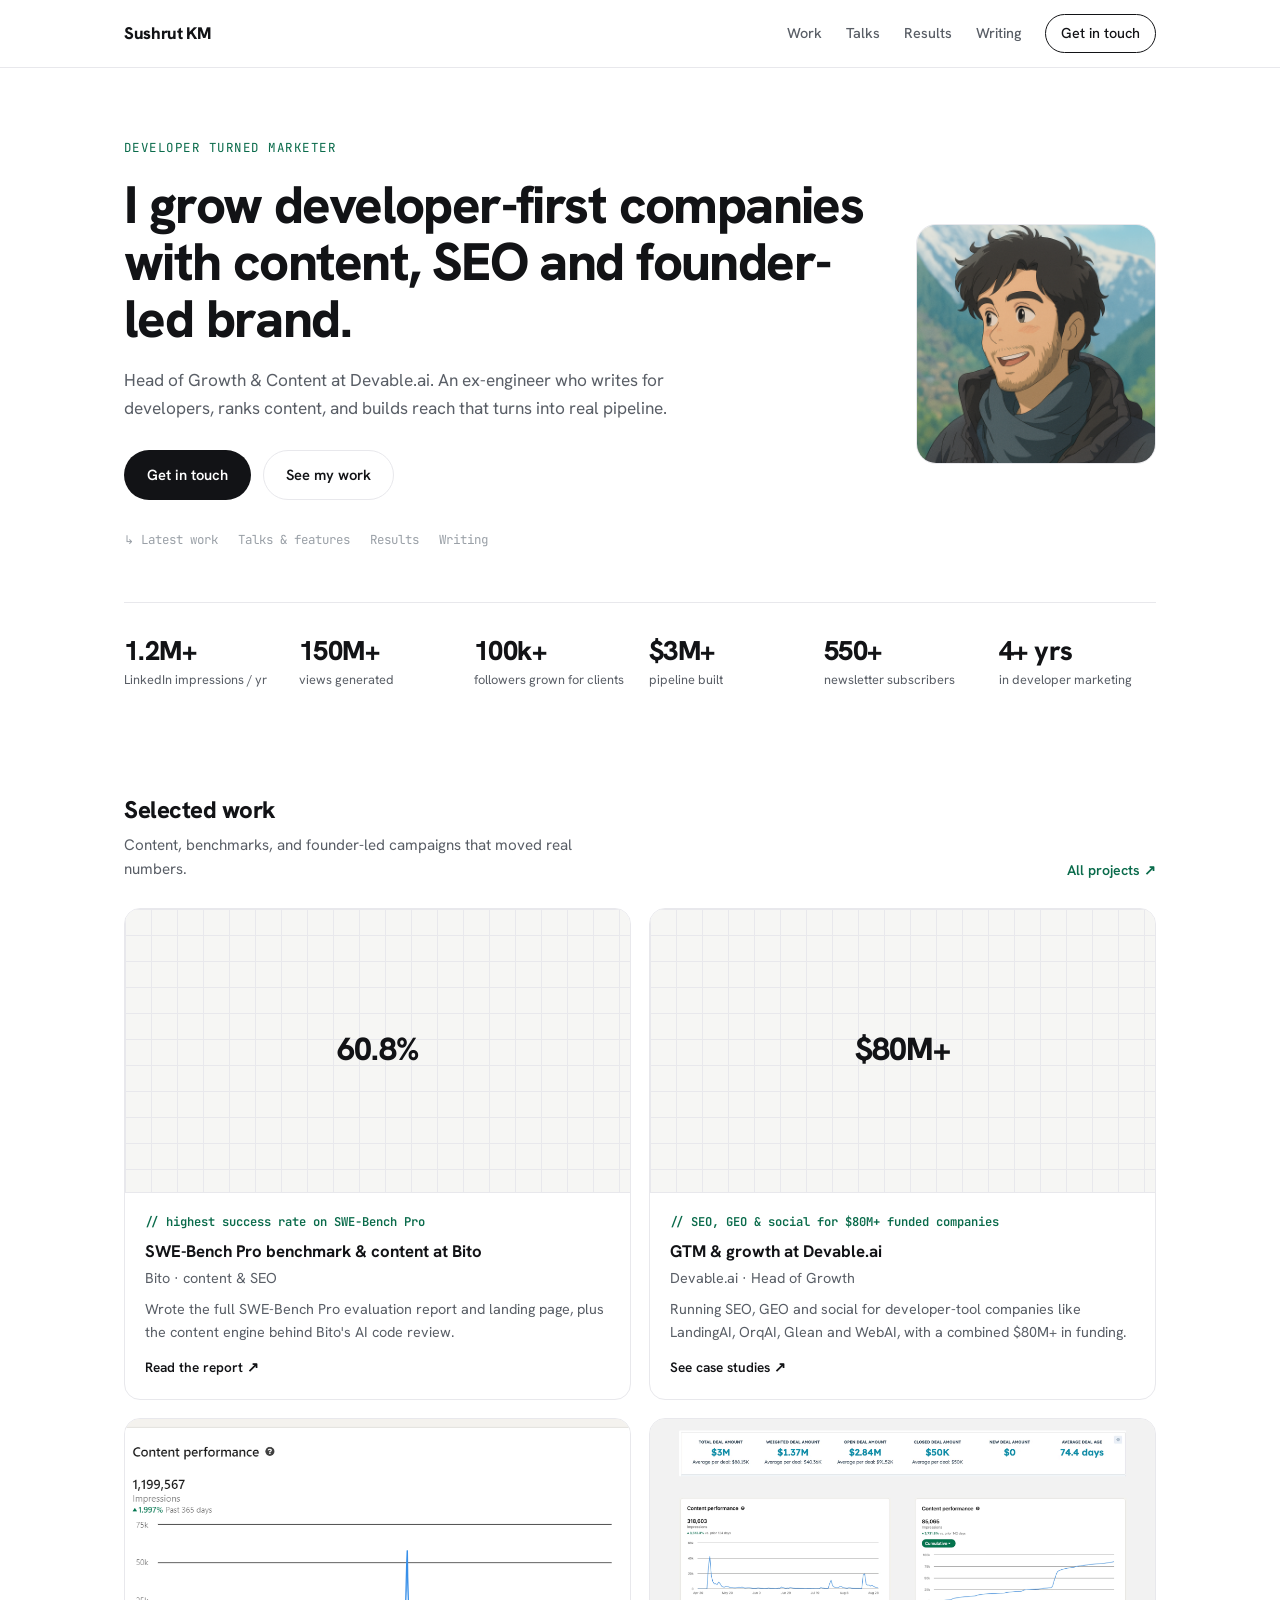
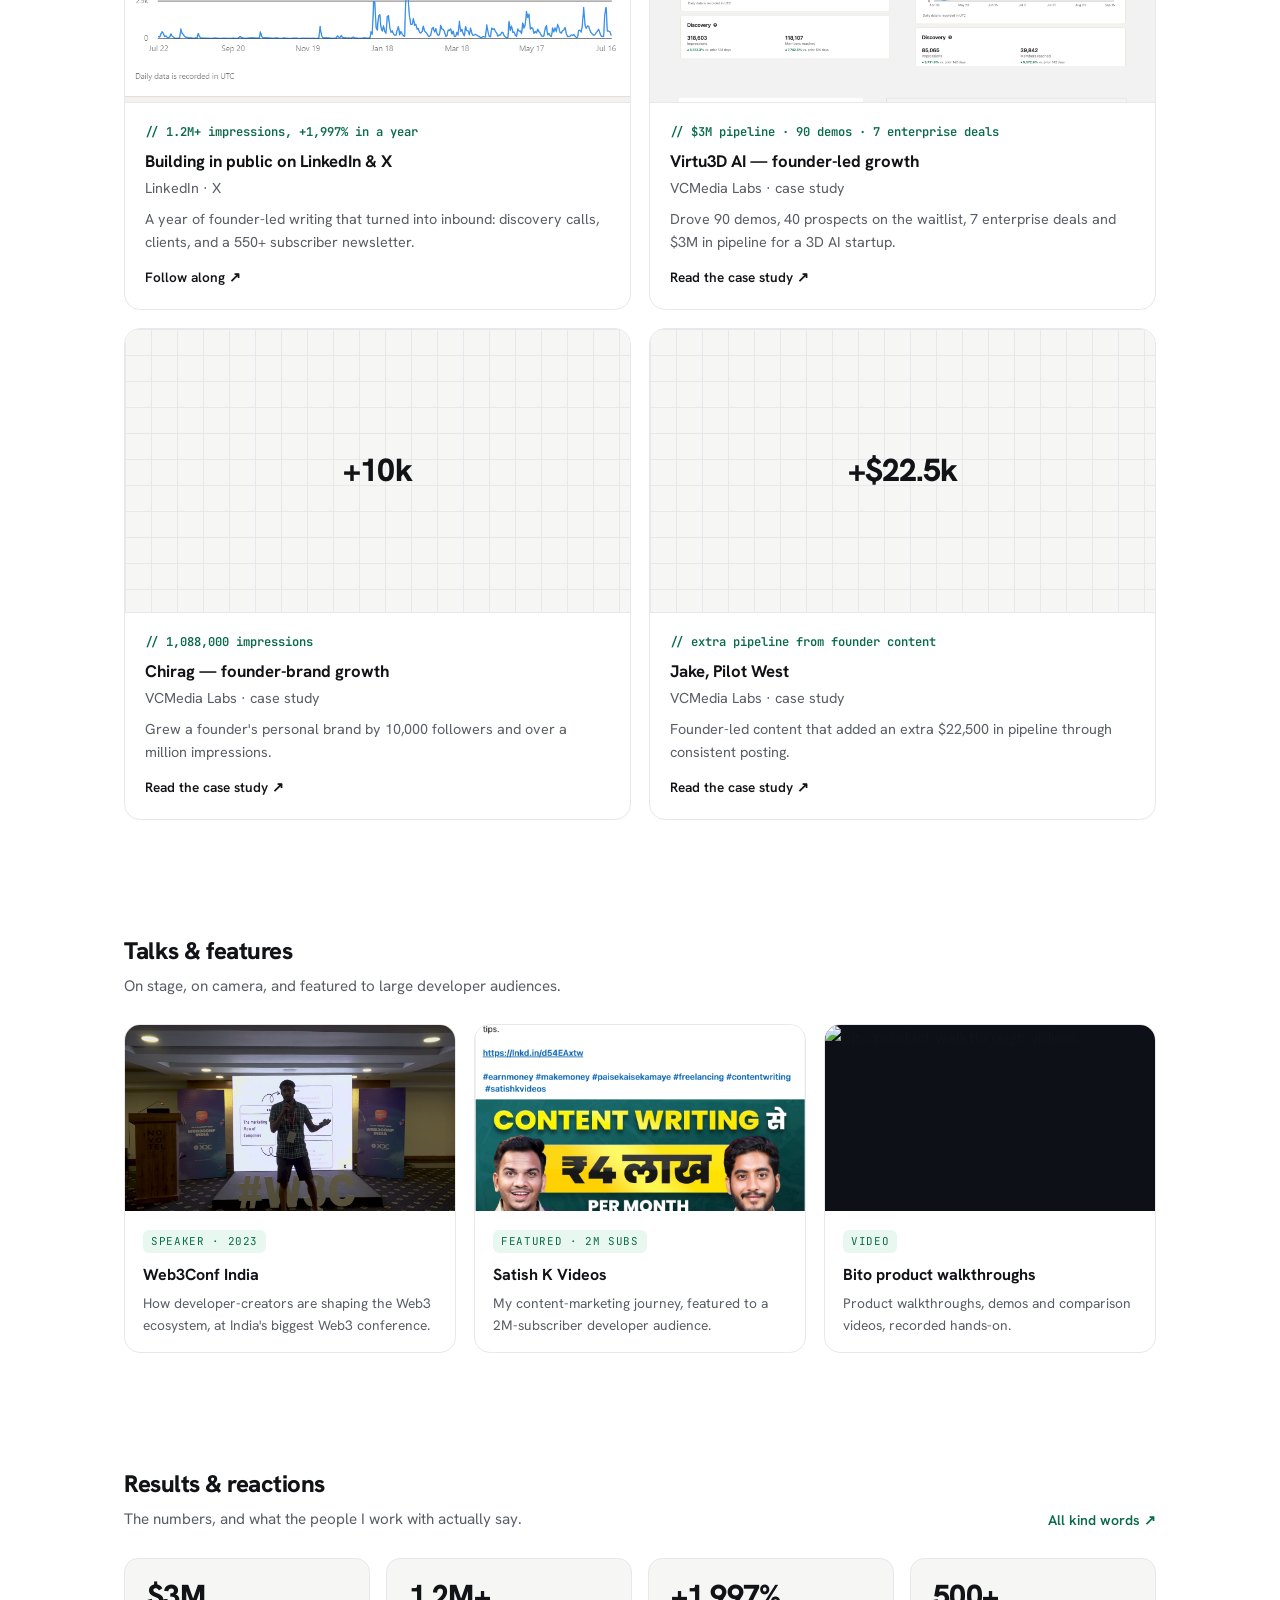
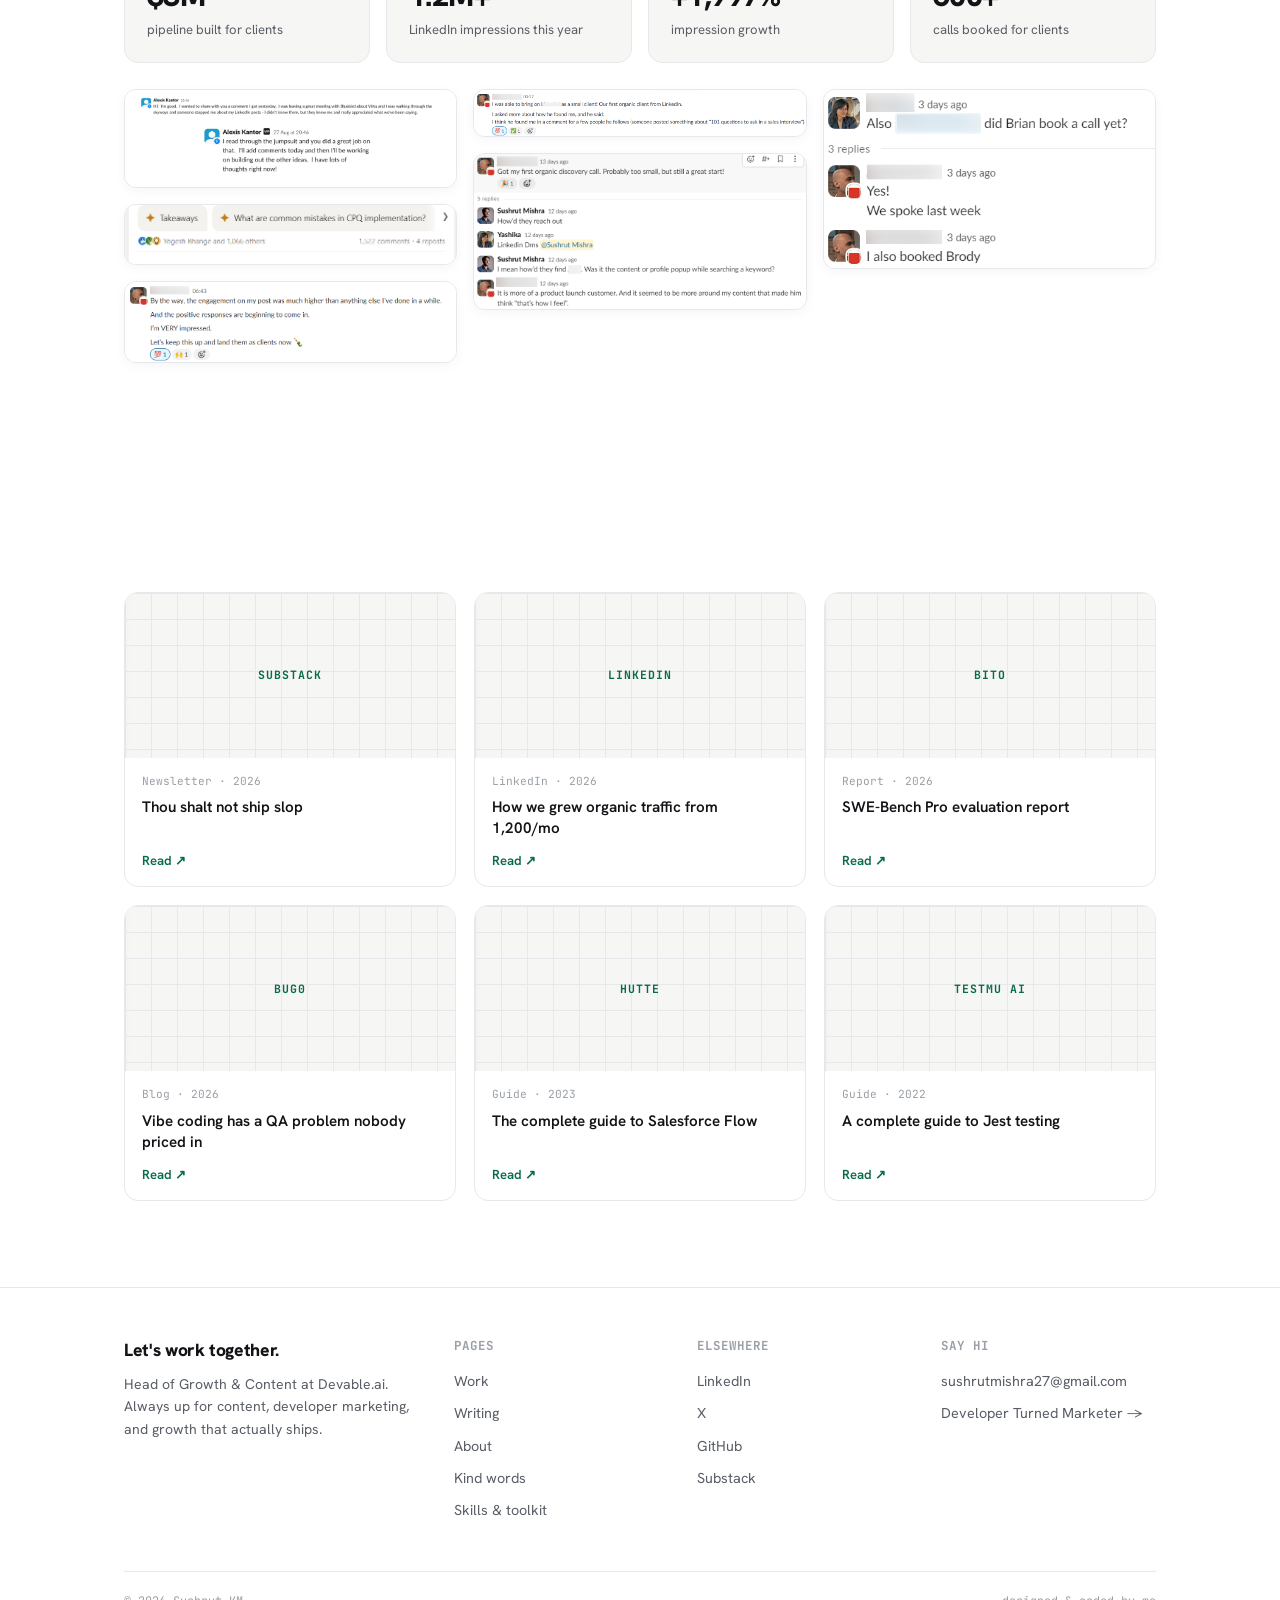
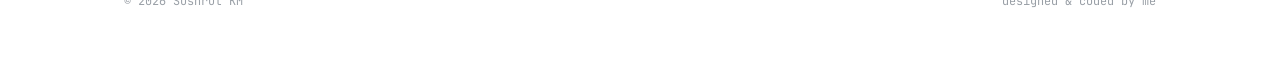
==== commit d04c3885: "Redo motion: drop rainbow gradients, use clean grid tiles with sweeping green line + scroll-reveal (" ====
--- a/index.html
+++ b/index.html
@@ -74,7 +74,7 @@
         <div class="work-grid">
 
           <a class="work-card" href="https://bito.ai/benchmarks/swe-bench-pro-evaluation/" target="_blank" rel="noopener">
-            <div class="wc-media gmed g2"><span class="gmetric">60.8%</span></div>
+            <div class="wc-media gridtile"><span class="gmetric">60.8%</span></div>
             <div class="wc-body">
               <div class="wc-metric">// highest success rate on SWE-Bench Pro</div>
               <h3>SWE-Bench Pro benchmark &amp; content at Bito</h3>
@@ -85,7 +85,7 @@
           </a>
 
           <a class="work-card" href="https://devable.ai/case-studies" target="_blank" rel="noopener">
-            <div class="wc-media gmed g6"><span class="gmetric">$80M+</span></div>
+            <div class="wc-media gridtile"><span class="gmetric">$80M+</span></div>
             <div class="wc-body">
               <div class="wc-metric">// SEO, GEO &amp; social for $80M+ funded companies</div>
               <h3>GTM &amp; growth at Devable.ai</h3>
@@ -118,7 +118,7 @@
           </a>
 
           <a class="work-card" href="https://gamma.app/docs/How-we-helped-our-client-add-10000-followers-and-get-1088000-impr-llbd7pjuszm9c33" target="_blank" rel="noopener">
-            <div class="wc-media gmed g4"><span class="gmetric">+10k</span></div>
+            <div class="wc-media gridtile"><span class="gmetric">+10k</span></div>
             <div class="wc-body">
               <div class="wc-metric">// 1,088,000 impressions</div>
               <h3>Chirag — founder-brand growth</h3>
@@ -129,7 +129,7 @@
           </a>
 
           <a class="work-card" href="https://gamma.app/docs/Case-Study-Jake-How-we-helped-our-client-add-an-extra-22500-worth-hf5x8xq8pkvy4tj" target="_blank" rel="noopener">
-            <div class="wc-media gmed g5"><span class="gmetric">+$22.5k</span></div>
+            <div class="wc-media gridtile"><span class="gmetric">+$22.5k</span></div>
             <div class="wc-body">
               <div class="wc-metric">// extra pipeline from founder content</div>
               <h3>Jake, Pilot West</h3>
@@ -216,32 +216,32 @@
         <div class="writing-grid">
 
           <a class="wr-card" href="https://sushrut27.substack.com/p/thou-shalt-not-ship-slop" target="_blank" rel="noopener">
-            <div class="wr-media g1"><span>Substack</span></div>
+            <div class="wr-media gridtile"><span>Substack</span></div>
             <div class="wr-body"><div class="wr-plat">Newsletter · 2026</div><h3>Thou shalt not ship slop</h3><span class="wr-link">Read ↗</span></div>
           </a>
 
           <a class="wr-card" href="https://www.linkedin.com/posts/sushrutkm_how-we-grew-organic-traffic-from-1200mo-share-7488480621514764288-RVDc/" target="_blank" rel="noopener">
-            <div class="wr-media g6"><span>LinkedIn</span></div>
+            <div class="wr-media gridtile"><span>LinkedIn</span></div>
             <div class="wr-body"><div class="wr-plat">LinkedIn · 2026</div><h3>How we grew organic traffic from 1,200/mo</h3><span class="wr-link">Read ↗</span></div>
           </a>
 
           <a class="wr-card" href="https://bito.ai/benchmarks/swe-bench-pro-evaluation/" target="_blank" rel="noopener">
-            <div class="wr-media g2"><span>Bito</span></div>
+            <div class="wr-media gridtile"><span>Bito</span></div>
             <div class="wr-body"><div class="wr-plat">Report · 2026</div><h3>SWE-Bench Pro evaluation report</h3><span class="wr-link">Read ↗</span></div>
           </a>
 
           <a class="wr-card" href="https://bug0.com/blog/vibe-coding-qa-problem" target="_blank" rel="noopener">
-            <div class="wr-media g3"><span>Bug0</span></div>
+            <div class="wr-media gridtile"><span>Bug0</span></div>
             <div class="wr-body"><div class="wr-plat">Blog · 2026</div><h3>Vibe coding has a QA problem nobody priced in</h3><span class="wr-link">Read ↗</span></div>
           </a>
 
           <a class="wr-card" href="https://hutte.io/trails/salesforce-flow/" target="_blank" rel="noopener">
-            <div class="wr-media g4"><span>Hutte</span></div>
+            <div class="wr-media gridtile"><span>Hutte</span></div>
             <div class="wr-body"><div class="wr-plat">Guide · 2023</div><h3>The complete guide to Salesforce Flow</h3><span class="wr-link">Read ↗</span></div>
           </a>
 
           <a class="wr-card" href="https://www.testmuai.com/jest/" target="_blank" rel="noopener">
-            <div class="wr-media g5"><span>TestMu AI</span></div>
+            <div class="wr-media gridtile"><span>TestMu AI</span></div>
             <div class="wr-body"><div class="wr-plat">Guide · 2022</div><h3>A complete guide to Jest testing</h3><span class="wr-link">Read ↗</span></div>
           </a>
 
@@ -290,6 +290,9 @@
     var t=document.getElementById('navToggle'),l=document.getElementById('navLinks');
     if(t&&l){t.addEventListener('click',function(){l.classList.toggle('open')});
       l.querySelectorAll('a').forEach(function(a){a.addEventListener('click',function(){l.classList.remove('open')})});}
+    // scroll-reveal motion
+    var io=new IntersectionObserver(function(es){es.forEach(function(e){if(e.isIntersecting){e.target.classList.add('in');io.unobserve(e.target);}});},{threshold:.12,rootMargin:'0px 0px -8% 0px'});
+    document.querySelectorAll('.work-card,.talk-card,.wr-card,.rt,.stat,.praise-grid figure,.section-head').forEach(function(el){el.classList.add('reveal');io.observe(el);});
   </script>
 </body>
 </html>
--- a/v2.css
+++ b/v2.css
@@ -68,13 +68,18 @@
 .wc-media img{width:100%;height:100%;object-fit:cover}
 .wc-media img{transition:transform .5s ease}
 .work-card:hover .wc-media img{transform:scale(1.04)}
-.wc-media.gmed{position:relative;overflow:hidden}
-.wc-media.gmed::before,.wc-media.gmed::after{content:"";position:absolute;width:75%;height:150%;border-radius:45%;filter:blur(28px);mix-blend-mode:screen;z-index:0}
-.wc-media.gmed::before{background:rgba(255,255,255,.75);left:-12%;top:-25%;animation:drift1 11s ease-in-out infinite}
-.wc-media.gmed::after{background:rgba(255,255,255,.45);right:-12%;bottom:-25%;animation:drift2 14s ease-in-out infinite}
-@keyframes drift1{0%,100%{transform:translate(0,0) scale(1)}50%{transform:translate(34%,18%) scale(1.25)}}
-@keyframes drift2{0%,100%{transform:translate(0,0) scale(1.15)}50%{transform:translate(-28%,-16%) scale(.9)}}
-.wc-media .gmetric{position:relative;z-index:2;color:#fff;font-weight:800;font-size:1.9rem;letter-spacing:-.02em;text-shadow:0 1px 10px rgba(0,0,0,.3);padding:0 20px;text-align:center}
+/* clean animated grid tile — light, monochrome, with a sweeping green line */
+.gridtile{position:relative;overflow:hidden;background-color:var(--elev);
+  background-image:linear-gradient(var(--line) 1px,transparent 1px),linear-gradient(90deg,var(--line) 1px,transparent 1px);
+  background-size:26px 26px;animation:gridpan 28s linear infinite}
+@keyframes gridpan{to{background-position:0 26px}}
+.gridtile::before{content:"";position:absolute;top:-12%;bottom:-12%;left:-5%;width:2px;background:var(--accent);box-shadow:0 0 16px 1px var(--accent);opacity:.5;animation:sweep 6s cubic-bezier(.65,0,.35,1) infinite}
+@keyframes sweep{0%{left:-5%}100%{left:105%}}
+.work-grid .work-card:nth-of-type(2) .gridtile::before{animation-delay:-2.1s}
+.work-grid .work-card:nth-of-type(3) .gridtile::before{animation-delay:-4s}
+.work-grid .work-card:nth-of-type(5) .gridtile::before{animation-delay:-1.3s}
+.work-grid .work-card:nth-of-type(6) .gridtile::before{animation-delay:-3.2s}
+.wc-media.gridtile .gmetric{position:relative;z-index:2;color:var(--ink);font-weight:800;font-size:2rem;letter-spacing:-.03em;padding:0 20px;text-align:center}
 .wc-body{padding:20px;display:flex;flex-direction:column;flex:1}
 .wc-metric{font-family:var(--mono);font-size:.76rem;color:var(--accent-ink);font-weight:600;margin-bottom:9px}
 .wc-body h3{font-size:1.05rem;font-weight:700;line-height:1.3}
@@ -83,13 +88,9 @@
 .wc-link{margin-top:14px;font-size:.85rem;font-weight:600;color:var(--ink)}
 .work-card:hover .wc-link{color:var(--accent-ink)}
 
-/* gradient media fills */
-.g1{background:radial-gradient(120% 120% at 15% 20%,#ff8a5b,transparent 55%),linear-gradient(135deg,#ff5d8f,#8a4fff)}
-.g2{background:radial-gradient(120% 120% at 80% 20%,#4dd4ff,transparent 55%),linear-gradient(135deg,#18e1c3,#4361ee)}
-.g3{background:radial-gradient(120% 120% at 80% 20%,#ff6ec7,transparent 55%),linear-gradient(135deg,#7b2ff7,#f107a3)}
-.g4{background:radial-gradient(120% 120% at 25% 80%,#b8f24d,transparent 55%),linear-gradient(135deg,#00b894,#00cec9)}
-.g5{background:radial-gradient(120% 120% at 20% 20%,#ffd23f,transparent 50%),linear-gradient(135deg,#ff7b54,#9b5de5)}
-.g6{background:radial-gradient(120% 120% at 80% 25%,#56ccf2,transparent 55%),linear-gradient(135deg,#2f80ed,#3a0ca3)}
+/* scroll reveal motion */
+.reveal{opacity:0;transform:translateY(22px);transition:opacity .7s ease,transform .7s ease}
+.reveal.in{opacity:1;transform:none}
 
 /* ---------- TALKS ---------- */
 .talks-grid{display:grid;grid-template-columns:repeat(3,1fr);gap:18px}
@@ -116,8 +117,8 @@
 .writing-grid{display:grid;grid-template-columns:repeat(3,1fr);gap:18px}
 .wr-card{border:1px solid var(--line);border-radius:14px;overflow:hidden;background:var(--card);display:flex;flex-direction:column;transition:var(--t)}
 .wr-card:hover{border-color:var(--ink);transform:translateY(-3px)}
-.wr-media{aspect-ratio:16/8;display:grid;place-items:center;color:#fff}
-.wr-media span{font-family:var(--mono);font-size:.72rem;font-weight:700;text-transform:uppercase;letter-spacing:.08em;text-shadow:0 1px 8px rgba(0,0,0,.25)}
+.wr-media{aspect-ratio:16/8;display:grid;place-items:center}
+.wr-media span{position:relative;z-index:2;font-family:var(--mono);font-size:.72rem;font-weight:700;text-transform:uppercase;letter-spacing:.08em;color:var(--accent-ink)}
 .wr-body{padding:15px 17px;display:flex;flex-direction:column;flex:1}
 .wr-plat{font-family:var(--mono);font-size:.7rem;color:var(--faint);margin-bottom:7px}
 .wr-body h3{font-size:.95rem;font-weight:600;line-height:1.35}
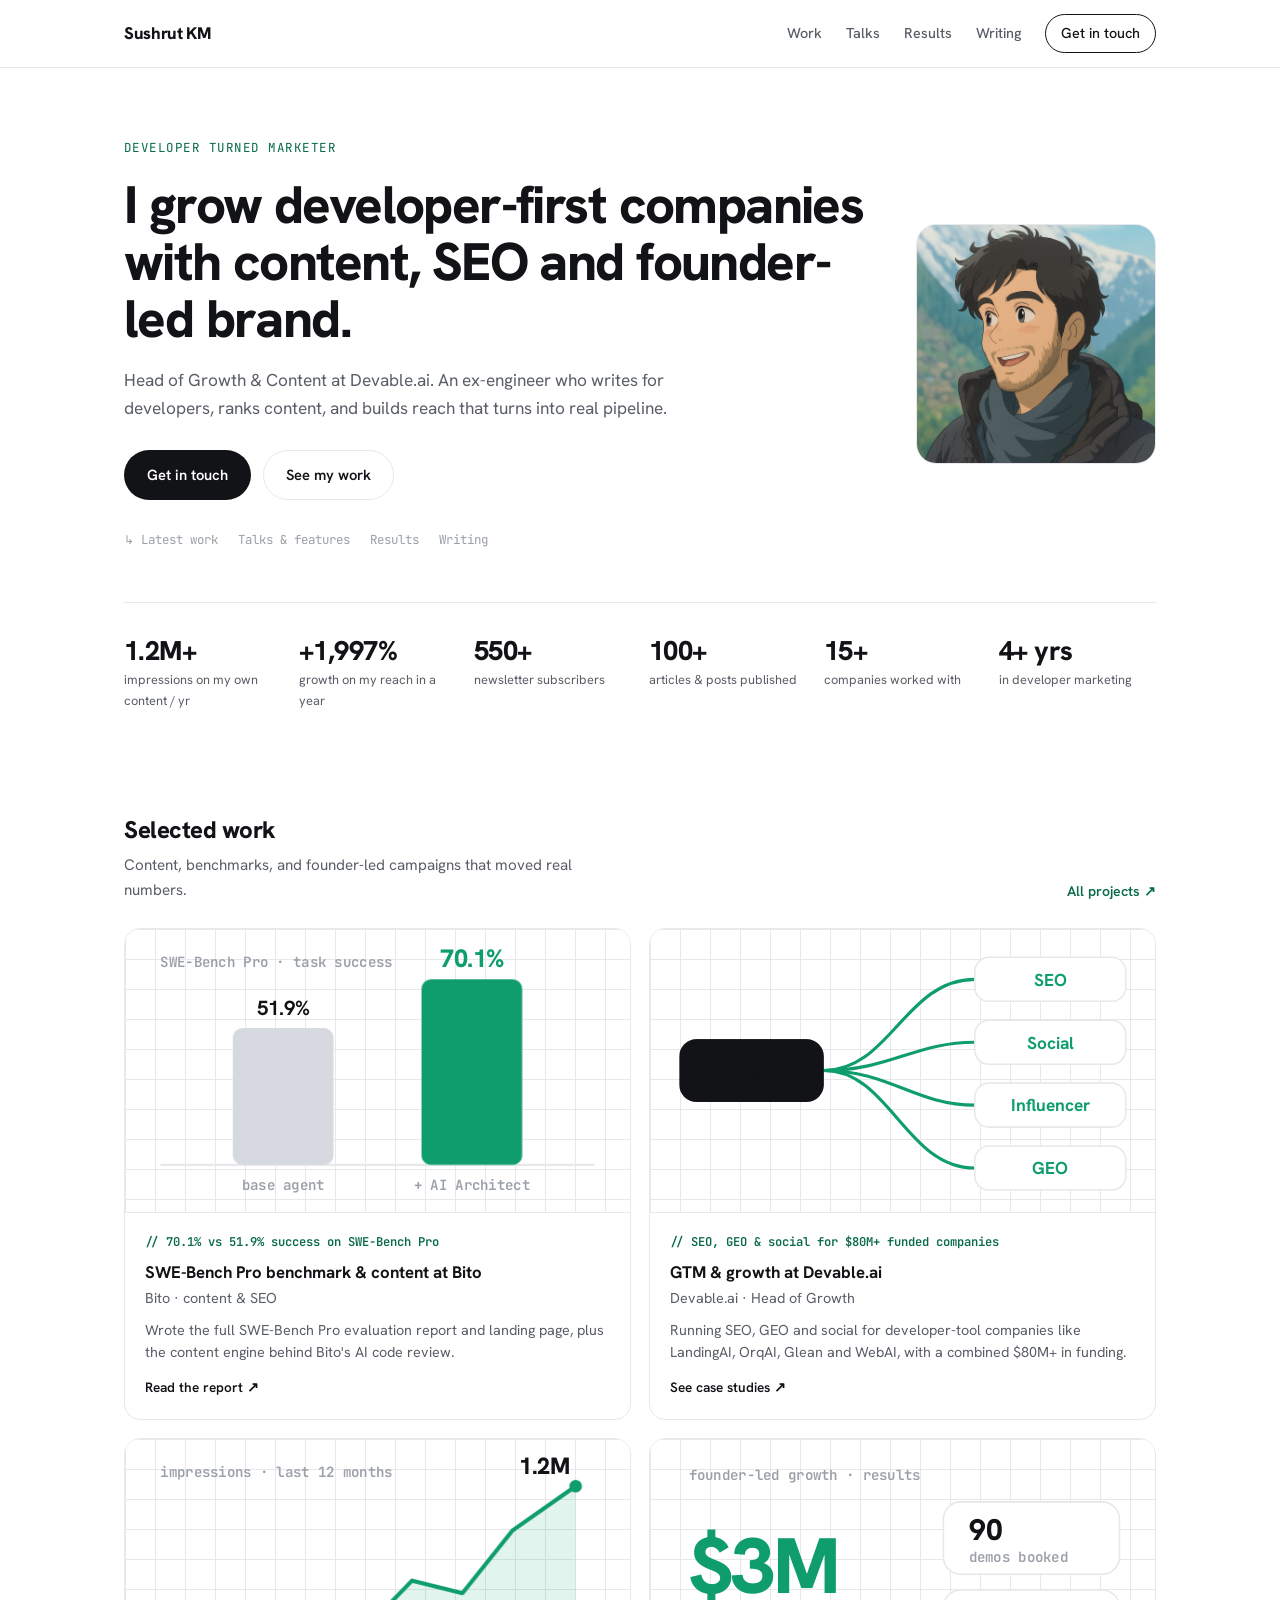
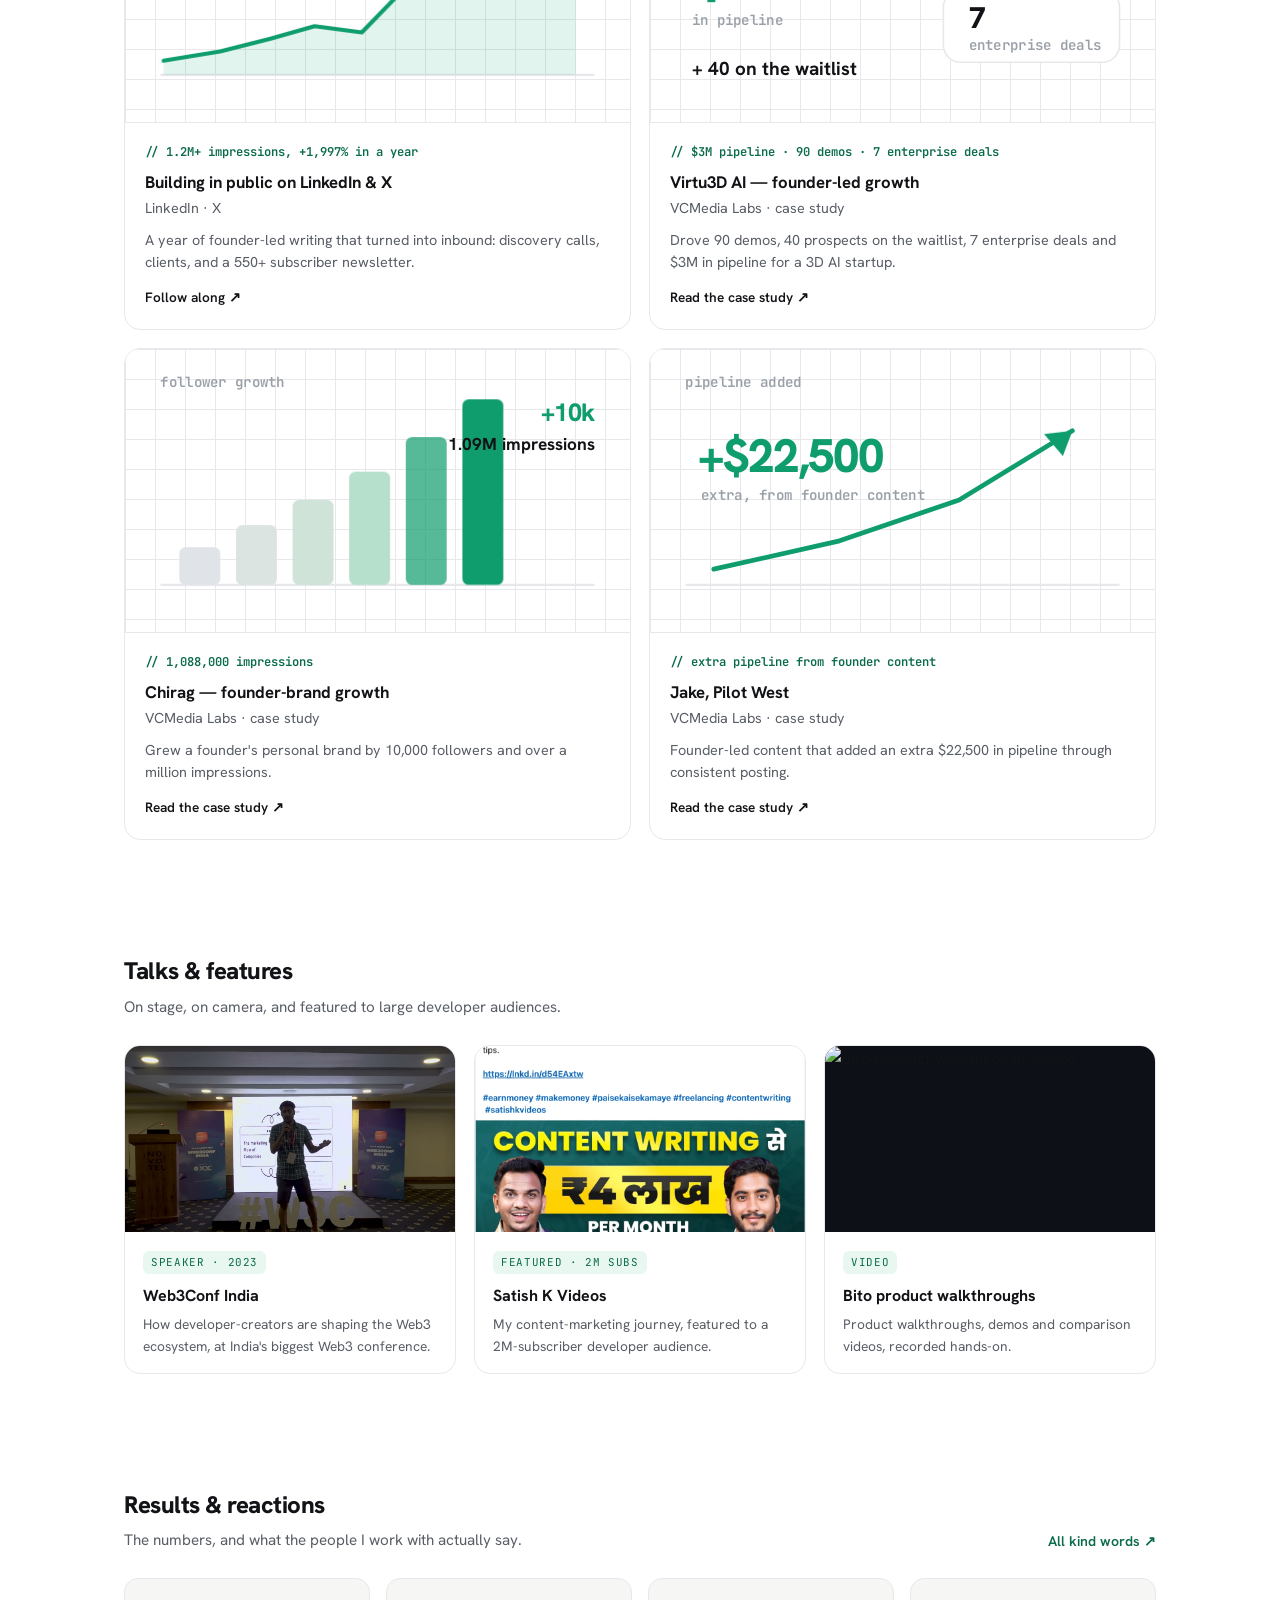
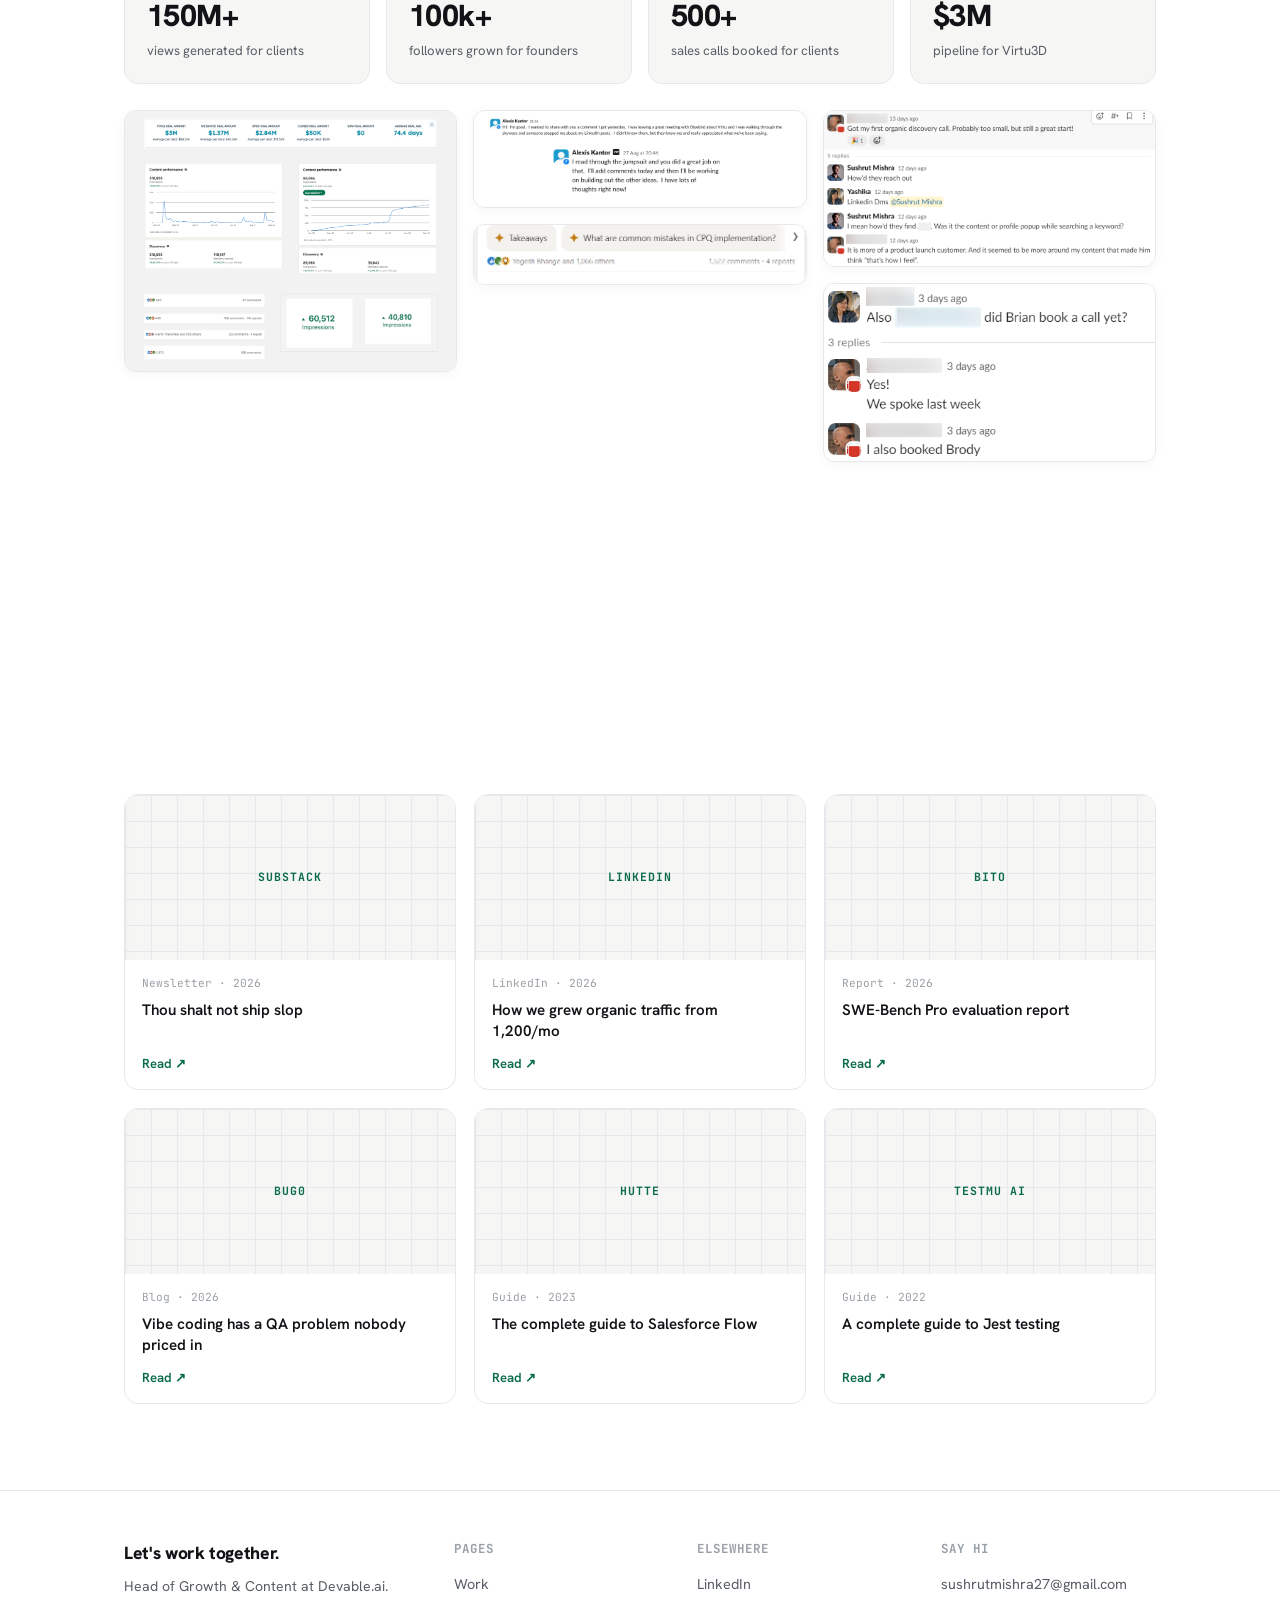
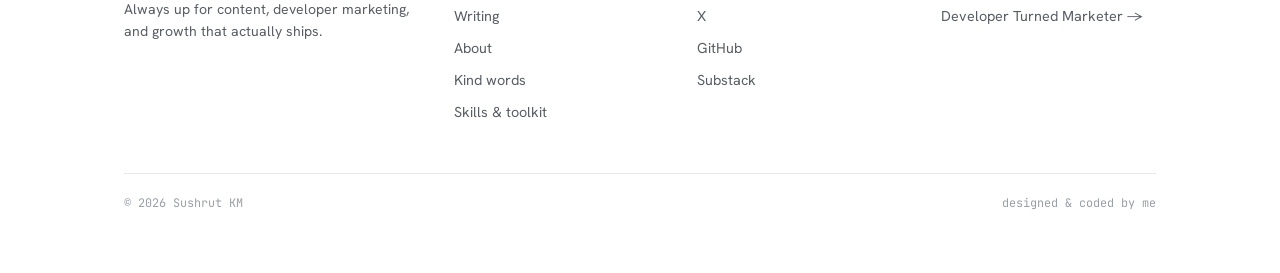
==== commit ce50bc88: "Work cards: content-specific animated motion graphics per card - Bito: SWE-Bench Pro bar chart (51.9" ====
--- a/index.html
+++ b/index.html
@@ -51,11 +51,11 @@
         </div>
 
         <div class="stats">
-          <div class="stat"><b>1.2M+</b><span>LinkedIn impressions / yr</span></div>
-          <div class="stat"><b>150M+</b><span>views generated</span></div>
-          <div class="stat"><b>100k+</b><span>followers grown for clients</span></div>
-          <div class="stat"><b>$3M+</b><span>pipeline built</span></div>
+          <div class="stat"><b>1.2M+</b><span>impressions on my own content / yr</span></div>
+          <div class="stat"><b>+1,997%</b><span>growth on my reach in a year</span></div>
           <div class="stat"><b>550+</b><span>newsletter subscribers</span></div>
+          <div class="stat"><b>100+</b><span>articles &amp; posts published</span></div>
+          <div class="stat"><b>15+</b><span>companies worked with</span></div>
           <div class="stat"><b>4+ yrs</b><span>in developer marketing</span></div>
         </div>
       </div>
@@ -74,9 +74,20 @@
         <div class="work-grid">
 
           <a class="work-card" href="https://bito.ai/benchmarks/swe-bench-pro-evaluation/" target="_blank" rel="noopener">
-            <div class="wc-media gridtile"><span class="gmetric">60.8%</span></div>
-            <div class="wc-body">
-              <div class="wc-metric">// highest success rate on SWE-Bench Pro</div>
+            <div class="wc-media viz">
+              <svg class="mviz" viewBox="0 0 320 180" role="img" aria-label="SWE-Bench Pro task success: 51.9% for the base agent versus 70.1% with Bito's AI Architect">
+                <text class="lbl" x="22" y="24">SWE-Bench Pro · task success</text>
+                <line x1="22" y1="150" x2="298" y2="150" stroke="var(--line)" stroke-width="1.5"/>
+                <rect class="bar" x="68" y="63" width="64" height="87" rx="6" fill="#d6dae0" style="animation-delay:.1s"/>
+                <text class="pp" x="100" y="55" text-anchor="middle" font-size="13" font-weight="700" fill="var(--muted)" style="animation-delay:.6s">51.9%</text>
+                <text class="lbl" x="100" y="166" text-anchor="middle">base agent</text>
+                <rect class="bar" x="188" y="32" width="64" height="118" rx="6" fill="var(--accent)" style="animation-delay:.3s"/>
+                <text class="pp big grn" x="220" y="24" text-anchor="middle" font-size="16" style="animation-delay:.85s">70.1%</text>
+                <text class="lbl" x="220" y="166" text-anchor="middle">+ AI Architect</text>
+              </svg>
+            </div>
+            <div class="wc-body">
+              <div class="wc-metric">// 70.1% vs 51.9% success on SWE-Bench Pro</div>
               <h3>SWE-Bench Pro benchmark &amp; content at Bito</h3>
               <p class="wc-meta">Bito · content &amp; SEO</p>
               <p>Wrote the full SWE-Bench Pro evaluation report and landing page, plus the content engine behind Bito's AI code review.</p>
@@ -85,7 +96,19 @@
           </a>
 
           <a class="work-card" href="https://devable.ai/case-studies" target="_blank" rel="noopener">
-            <div class="wc-media gridtile"><span class="gmetric">$80M+</span></div>
+            <div class="wc-media viz">
+              <svg class="mviz" viewBox="0 0 320 180" role="img" aria-label="One client, with SEO, social, influencer and GEO channels branching out">
+                <path class="ln" d="M110 90 C152 90 162 32 206 32" fill="none" stroke="var(--accent)" stroke-width="2" pathLength="1" style="animation-delay:.15s"/>
+                <path class="ln" d="M110 90 C152 90 168 72 206 72" fill="none" stroke="var(--accent)" stroke-width="2" pathLength="1" style="animation-delay:.3s"/>
+                <path class="ln" d="M110 90 C152 90 168 112 206 112" fill="none" stroke="var(--accent)" stroke-width="2" pathLength="1" style="animation-delay:.45s"/>
+                <path class="ln" d="M110 90 C152 90 162 152 206 152" fill="none" stroke="var(--accent)" stroke-width="2" pathLength="1" style="animation-delay:.6s"/>
+                <g class="pp" style="animation-delay:.02s"><rect x="18" y="70" width="92" height="40" rx="11" fill="var(--ink)"/><text x="64" y="95" text-anchor="middle" font-size="13" font-weight="700" fill="#fff">Client</text></g>
+                <g class="pp" style="animation-delay:.72s"><rect x="206" y="18" width="96" height="28" rx="9" fill="#fff" stroke="var(--line)"/><text x="254" y="36" text-anchor="middle" font-size="11" font-weight="700" class="grn">SEO</text></g>
+                <g class="pp" style="animation-delay:.84s"><rect x="206" y="58" width="96" height="28" rx="9" fill="#fff" stroke="var(--line)"/><text x="254" y="76" text-anchor="middle" font-size="11" font-weight="700" class="grn">Social</text></g>
+                <g class="pp" style="animation-delay:.96s"><rect x="206" y="98" width="96" height="28" rx="9" fill="#fff" stroke="var(--line)"/><text x="254" y="116" text-anchor="middle" font-size="11" font-weight="700" class="grn">Influencer</text></g>
+                <g class="pp" style="animation-delay:1.08s"><rect x="206" y="138" width="96" height="28" rx="9" fill="#fff" stroke="var(--line)"/><text x="254" y="156" text-anchor="middle" font-size="11" font-weight="700" class="grn">GEO</text></g>
+              </svg>
+            </div>
             <div class="wc-body">
               <div class="wc-metric">// SEO, GEO &amp; social for $80M+ funded companies</div>
               <h3>GTM &amp; growth at Devable.ai</h3>
@@ -96,7 +119,16 @@
           </a>
 
           <a class="work-card" href="https://www.linkedin.com/in/sushrutkm/" target="_blank" rel="noopener">
-            <div class="wc-media"><img src="assets/linkedin-impressions.png" alt="1.2M LinkedIn impressions" loading="lazy" /></div>
+            <div class="wc-media viz">
+              <svg class="mviz" viewBox="0 0 320 180" role="img" aria-label="LinkedIn impressions climbing to 1.2M over twelve months">
+                <text class="lbl" x="22" y="24">impressions · last 12 months</text>
+                <line x1="22" y1="150" x2="298" y2="150" stroke="var(--line)" stroke-width="1.5"/>
+                <path class="area" d="M24 141 L60 135 L92 127 L120 119 L150 123 L182 90 L214 98 L246 58 L286 30 L286 150 L24 150 Z" fill="var(--accent)"/>
+                <path class="ln" style="animation-delay:.1s" d="M24 141 L60 135 L92 127 L120 119 L150 123 L182 90 L214 98 L246 58 L286 30" fill="none" stroke="var(--accent)" stroke-width="2.6" stroke-linejoin="round" stroke-linecap="round" pathLength="1"/>
+                <circle class="dot" cx="286" cy="30" r="4" fill="var(--accent)"/>
+                <text class="pp big" x="282" y="22" text-anchor="end" font-size="15" style="animation-delay:1s">1.2M</text>
+              </svg>
+            </div>
             <div class="wc-body">
               <div class="wc-metric">// 1.2M+ impressions, +1,997% in a year</div>
               <h3>Building in public on LinkedIn &amp; X</h3>
@@ -107,7 +139,16 @@
           </a>
 
           <a class="work-card" href="https://gamma.app/docs/90-demos-40-prospects-on-the-waitlist-3M-deal-amount-and-7-enterp-oe1ivrfd43u9eh5" target="_blank" rel="noopener">
-            <div class="wc-media"><img src="assets/metrics-dashboard.png" alt="Virtu3D growth: $3M pipeline and content performance" loading="lazy" /></div>
+            <div class="wc-media viz">
+              <svg class="mviz" viewBox="0 0 320 180" role="img" aria-label="Virtu3D results: $3M in pipeline, 90 demos booked, 7 enterprise deals, 40 on the waitlist">
+                <text class="lbl" x="24" y="26">founder-led growth · results</text>
+                <text class="pp big grn" x="24" y="98" font-size="50" style="animation-delay:.1s">$3M</text>
+                <text class="lbl" x="26" y="118">in pipeline</text>
+                <g class="pp" style="animation-delay:.5s"><rect x="186" y="40" width="112" height="46" rx="11" fill="#fff" stroke="var(--line)"/><text x="202" y="64" font-size="19" font-weight="800" fill="var(--ink)">90</text><text class="lbl" x="202" y="78">demos booked</text></g>
+                <g class="pp" style="animation-delay:.72s"><rect x="186" y="96" width="112" height="46" rx="11" fill="#fff" stroke="var(--line)"/><text x="202" y="120" font-size="19" font-weight="800" fill="var(--ink)">7</text><text class="lbl" x="202" y="134">enterprise deals</text></g>
+                <text class="pp" x="26" y="150" font-size="12" font-weight="700" fill="var(--muted)" style="animation-delay:.92s">+ 40 on the waitlist</text>
+              </svg>
+            </div>
             <div class="wc-body">
               <div class="wc-metric">// $3M pipeline · 90 demos · 7 enterprise deals</div>
               <h3>Virtu3D AI — founder-led growth</h3>
@@ -118,7 +159,20 @@
           </a>
 
           <a class="work-card" href="https://gamma.app/docs/How-we-helped-our-client-add-10000-followers-and-get-1088000-impr-llbd7pjuszm9c33" target="_blank" rel="noopener">
-            <div class="wc-media gridtile"><span class="gmetric">+10k</span></div>
+            <div class="wc-media viz">
+              <svg class="mviz" viewBox="0 0 320 180" role="img" aria-label="Chirag audience growth: plus 10,000 followers and 1.09M impressions">
+                <text class="lbl" x="22" y="24">follower growth</text>
+                <line x1="22" y1="150" x2="298" y2="150" stroke="var(--line)" stroke-width="1.5"/>
+                <rect class="bar" x="34" y="126" width="26" height="24" rx="4" fill="#e0e4e9" style="animation-delay:.06s"/>
+                <rect class="bar" x="70" y="112" width="26" height="38" rx="4" fill="#dbe4e0" style="animation-delay:.14s"/>
+                <rect class="bar" x="106" y="96" width="26" height="54" rx="4" fill="#cfe3d8" style="animation-delay:.22s"/>
+                <rect class="bar" x="142" y="78" width="26" height="72" rx="4" fill="#b7e0cc" style="animation-delay:.3s"/>
+                <rect class="bar" x="178" y="56" width="26" height="94" rx="4" fill="var(--accent)" opacity=".7" style="animation-delay:.38s"/>
+                <rect class="bar" x="214" y="32" width="26" height="118" rx="4" fill="var(--accent)" style="animation-delay:.46s"/>
+                <text class="pp big grn" x="298" y="46" text-anchor="end" font-size="16" style="animation-delay:.8s">+10k</text>
+                <text class="pp" x="298" y="64" text-anchor="end" font-size="11" font-weight="700" fill="var(--muted)" style="animation-delay:.95s">1.09M impressions</text>
+              </svg>
+            </div>
             <div class="wc-body">
               <div class="wc-metric">// 1,088,000 impressions</div>
               <h3>Chirag — founder-brand growth</h3>
@@ -129,7 +183,16 @@
           </a>
 
           <a class="work-card" href="https://gamma.app/docs/Case-Study-Jake-How-we-helped-our-client-add-an-extra-22500-worth-hf5x8xq8pkvy4tj" target="_blank" rel="noopener">
-            <div class="wc-media gridtile"><span class="gmetric">+$22.5k</span></div>
+            <div class="wc-media viz">
+              <svg class="mviz" viewBox="0 0 320 180" role="img" aria-label="Jake: an extra $22,500 in pipeline from founder content">
+                <text class="lbl" x="22" y="24">pipeline added</text>
+                <line x1="22" y1="150" x2="298" y2="150" stroke="var(--line)" stroke-width="1.5"/>
+                <path class="ln" d="M40 140 L120 122 L196 96 L268 52" fill="none" stroke="var(--accent)" stroke-width="3" stroke-linecap="round" stroke-linejoin="round" pathLength="1" style="animation-delay:.1s"/>
+                <g class="pp" style="animation-delay:.9s"><path d="M268 52 L250 54 L262 68 Z" fill="var(--accent)"/></g>
+                <text class="pp big grn" x="30" y="78" font-size="30" style="animation-delay:.6s">+$22,500</text>
+                <text class="lbl" x="32" y="96">extra, from founder content</text>
+              </svg>
+            </div>
             <div class="wc-body">
               <div class="wc-metric">// extra pipeline from founder content</div>
               <h3>Jake, Pilot West</h3>
@@ -190,12 +253,14 @@
           <a class="more" href="kind-words.html">All kind words ↗</a>
         </div>
         <div class="result-tiles">
-          <div class="rt"><b>$3M</b><span>pipeline built for clients</span></div>
-          <div class="rt"><b>1.2M+</b><span>LinkedIn impressions this year</span></div>
-          <div class="rt"><b>+1,997%</b><span>impression growth</span></div>
-          <div class="rt"><b>500+</b><span>calls booked for clients</span></div>
+          <div class="rt"><b>150M+</b><span>views generated for clients</span></div>
+          <div class="rt"><b>100k+</b><span>followers grown for founders</span></div>
+          <div class="rt"><b>500+</b><span>sales calls booked for clients</span></div>
+          <div class="rt"><b>$3M</b><span>pipeline for Virtu3D</span></div>
         </div>
         <div class="praise-grid">
+          <figure><img src="assets/metrics-dashboard.png" alt="HubSpot pipeline and LinkedIn performance dashboard" loading="lazy" /></figure>
+          <figure><img src="assets/linkedin-impressions.png" alt="1.2M LinkedIn impressions over the year" loading="lazy" /></figure>
           <figure><img src="assets/praise-alexis.png" alt="Client praise from Alexis Kantor" loading="lazy" /></figure>
           <figure><img src="assets/viral-post.png" alt="Viral LinkedIn post engagement" loading="lazy" /></figure>
           <figure><img src="assets/praise-engagement.png" alt="Client: engagement much higher than usual" loading="lazy" /></figure>
--- a/v2.css
+++ b/v2.css
@@ -80,6 +80,35 @@
 .work-grid .work-card:nth-of-type(5) .gridtile::before{animation-delay:-1.3s}
 .work-grid .work-card:nth-of-type(6) .gridtile::before{animation-delay:-3.2s}
 .wc-media.gridtile .gmetric{position:relative;z-index:2;color:var(--ink);font-weight:800;font-size:2rem;letter-spacing:-.03em;padding:0 20px;text-align:center}
+
+/* ---------- CARD MOTION GRAPHICS (animated inline SVG, play on reveal) ---------- */
+.wc-media.viz{aspect-ratio:16/9;display:block;position:relative;overflow:hidden;
+  background-color:#fff;
+  background-image:linear-gradient(var(--line) 1px,transparent 1px),linear-gradient(90deg,var(--line) 1px,transparent 1px);
+  background-size:30px 30px}
+.mviz{width:100%;height:100%;display:block;font-family:var(--sans)}
+.mviz text{fill:var(--ink)}
+.mviz .lbl{font-family:var(--mono);font-size:9px;fill:var(--faint);font-weight:600;letter-spacing:.02em}
+.mviz .big{font-weight:800;letter-spacing:-.02em}
+.mviz .grn{fill:var(--accent)}
+.mviz .bar{transform:scaleY(0);transform-box:fill-box;transform-origin:center bottom}
+.work-card.in .mviz .bar{animation:barUp .9s cubic-bezier(.2,.8,.2,1) forwards}
+@keyframes barUp{to{transform:scaleY(1)}}
+.mviz .ln{stroke-dasharray:1;stroke-dashoffset:1}
+.work-card.in .mviz .ln{animation:lnDraw 1.4s ease forwards}
+@keyframes lnDraw{to{stroke-dashoffset:0}}
+.mviz .pp{opacity:0;transform:scale(.55);transform-box:fill-box;transform-origin:center}
+.work-card.in .mviz .pp{animation:ppIn .55s cubic-bezier(.2,.9,.3,1.25) forwards}
+@keyframes ppIn{0%{opacity:0;transform:scale(.55)}70%{opacity:1;transform:scale(1.06)}100%{opacity:1;transform:scale(1)}}
+.mviz .area{opacity:0}
+.work-card.in .mviz .area{animation:areaIn .8s ease forwards}
+@keyframes areaIn{to{opacity:.12}}
+.work-card.in .mviz .dot{animation:dotP 1.9s ease-in-out infinite}
+@keyframes dotP{0%,100%{r:4}50%{r:6.5}}
+@media (prefers-reduced-motion:reduce){
+  .mviz .bar,.mviz .ln,.mviz .pp,.mviz .area{animation:none!important;transform:none!important;opacity:1!important;stroke-dashoffset:0!important}
+  .mviz .area{opacity:.12!important}
+}
 .wc-body{padding:20px;display:flex;flex-direction:column;flex:1}
 .wc-metric{font-family:var(--mono);font-size:.76rem;color:var(--accent-ink);font-weight:600;margin-bottom:9px}
 .wc-body h3{font-size:1.05rem;font-weight:700;line-height:1.3}
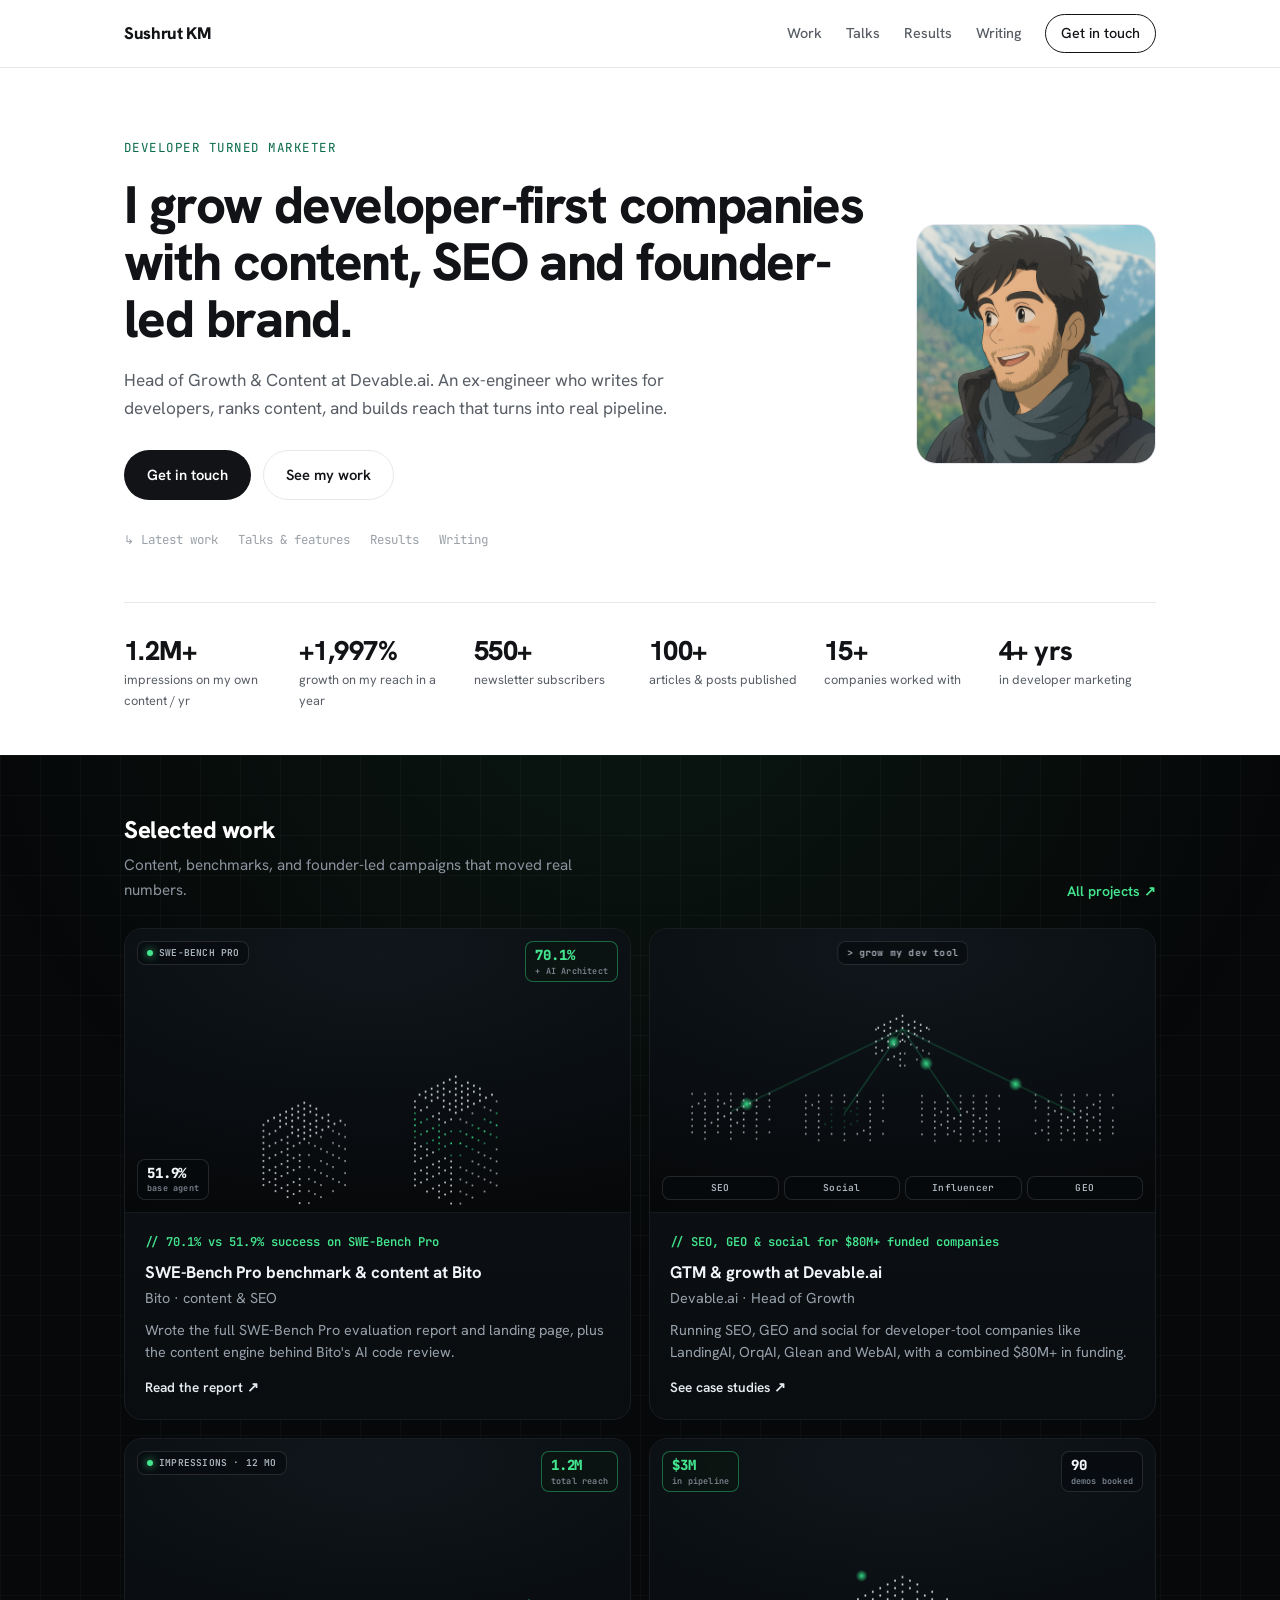
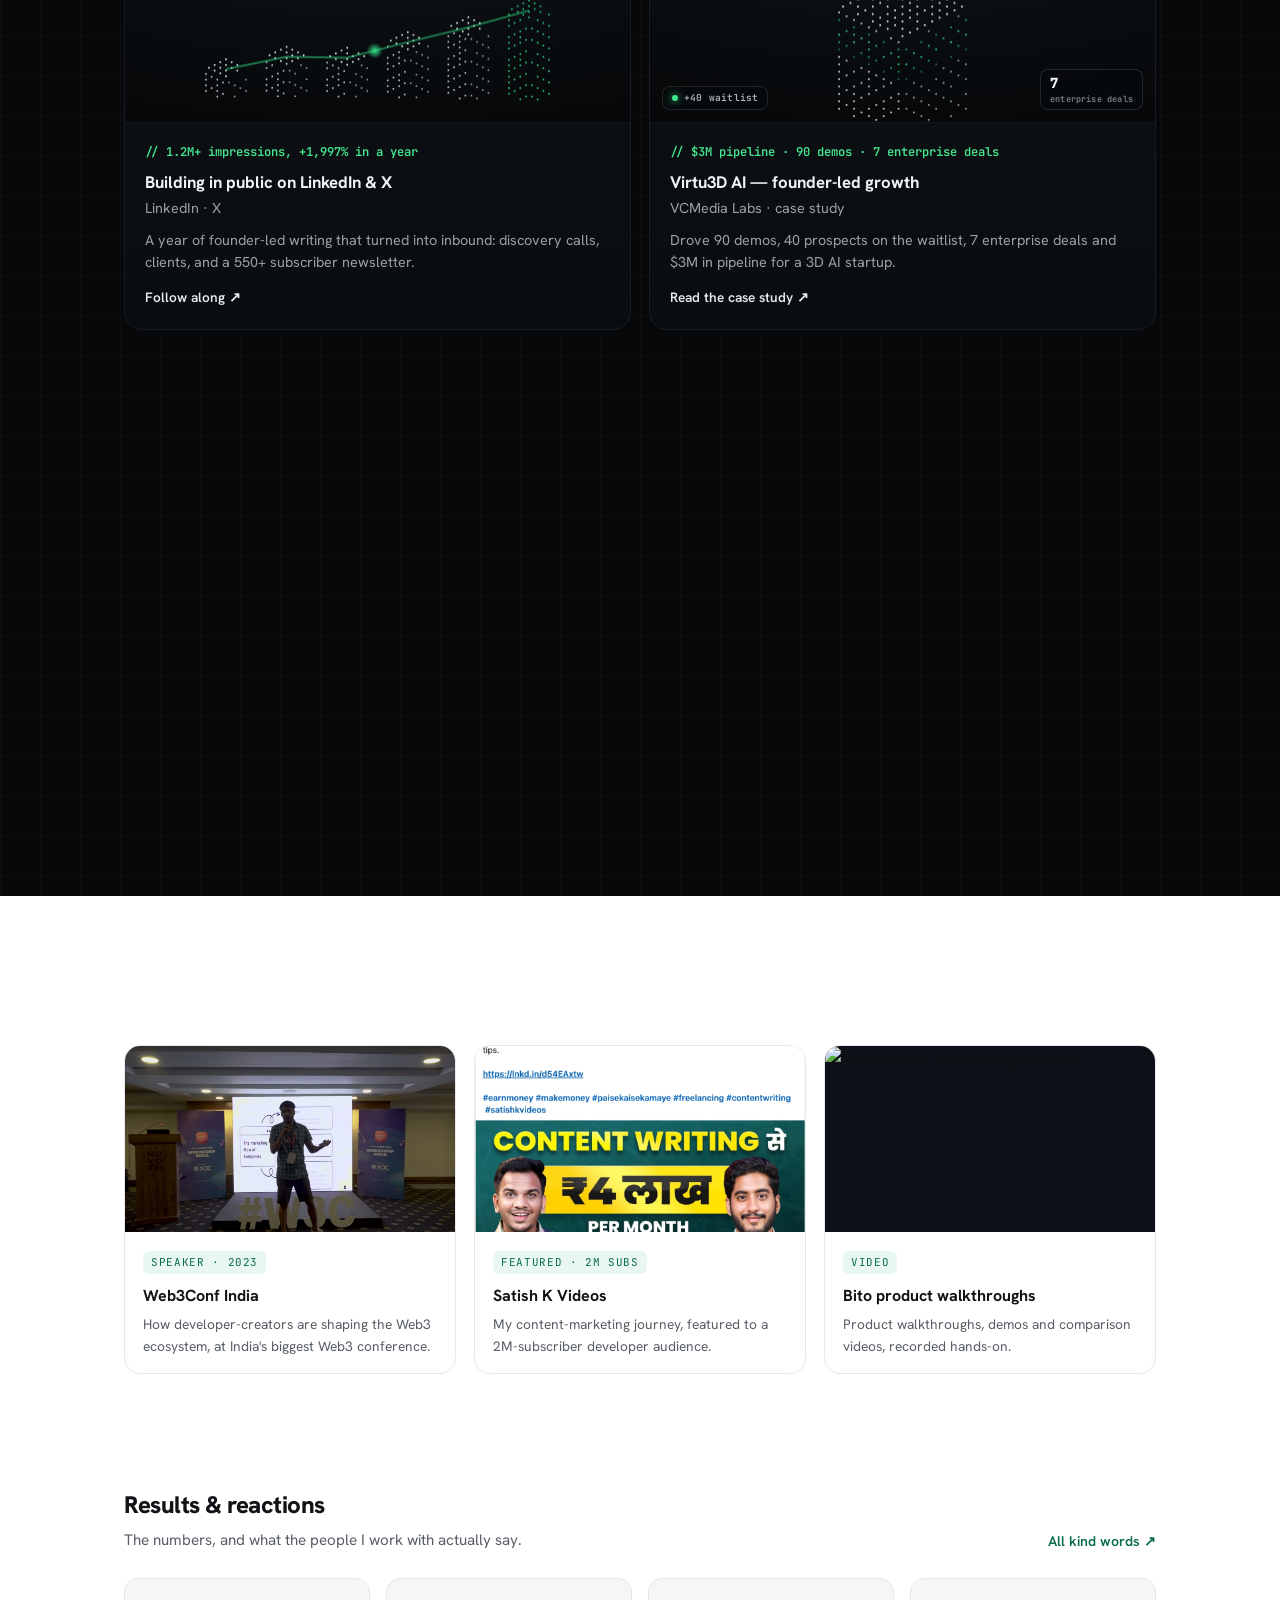
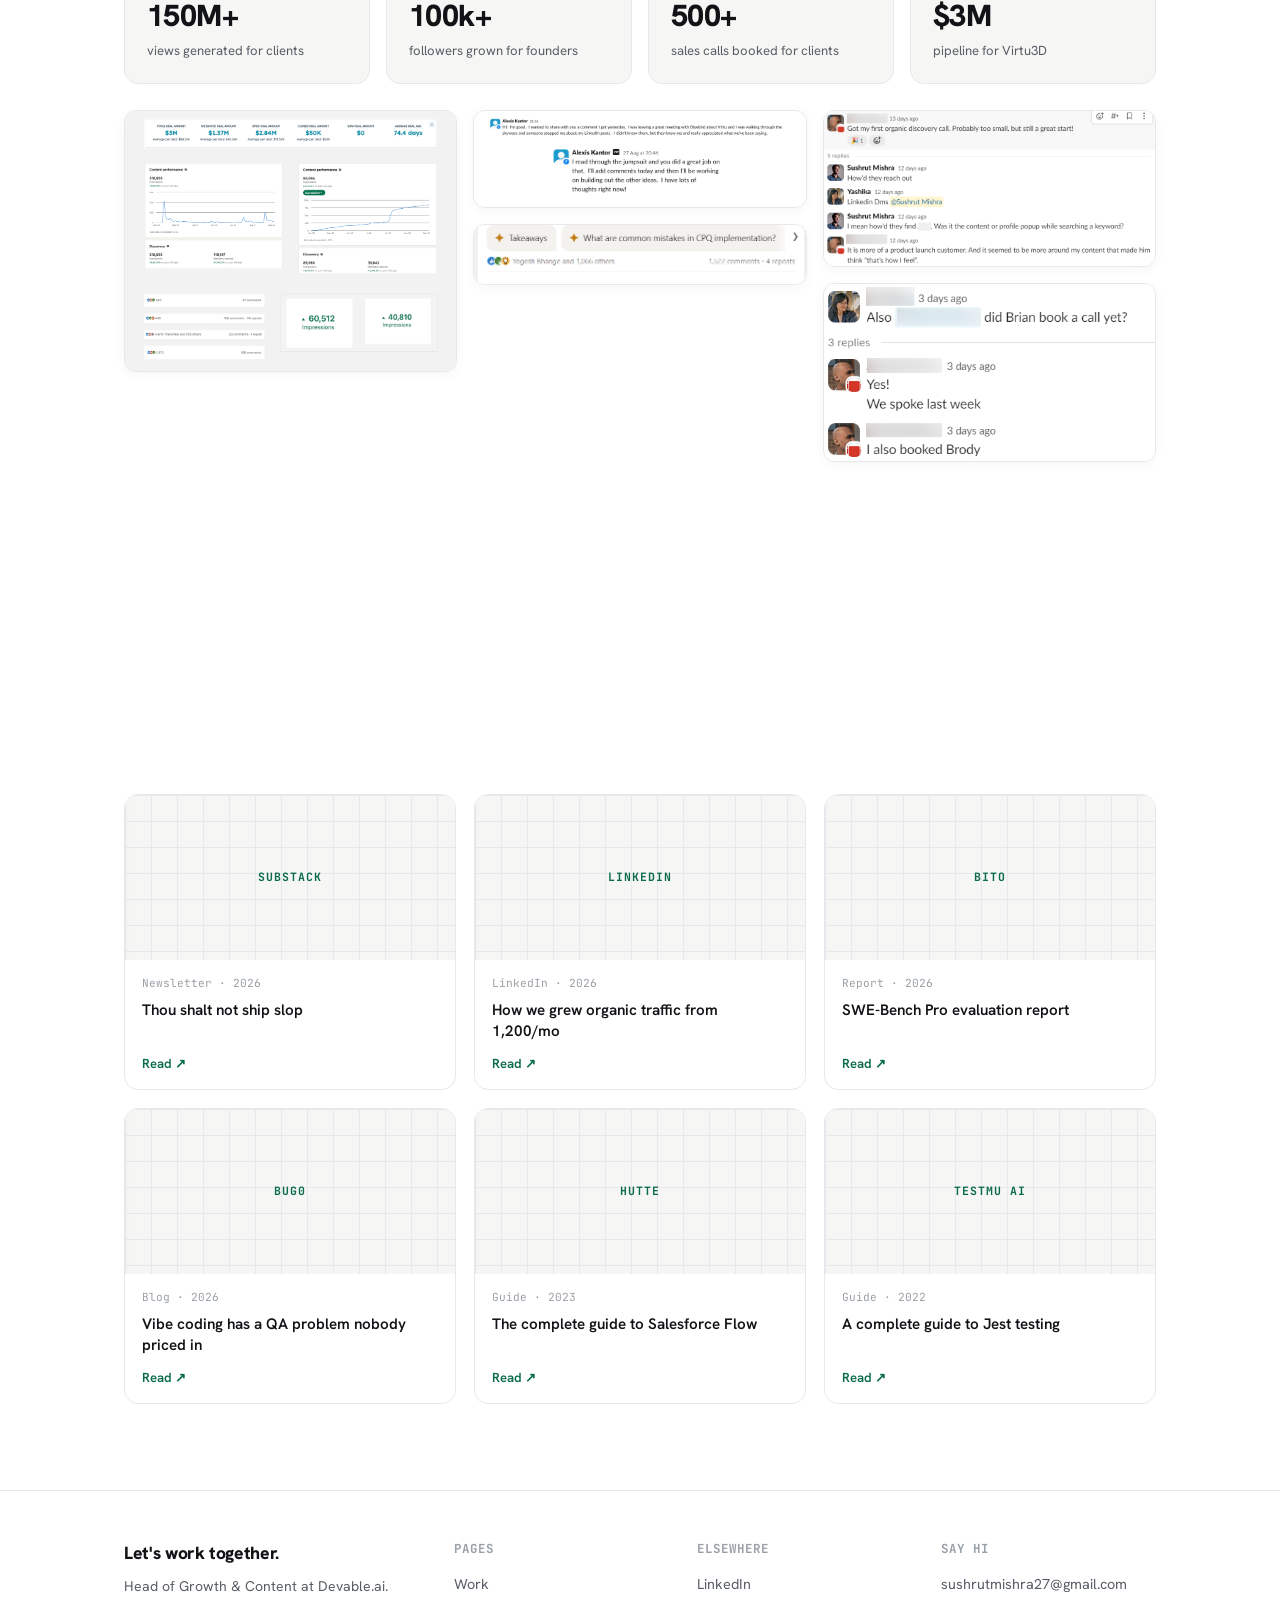
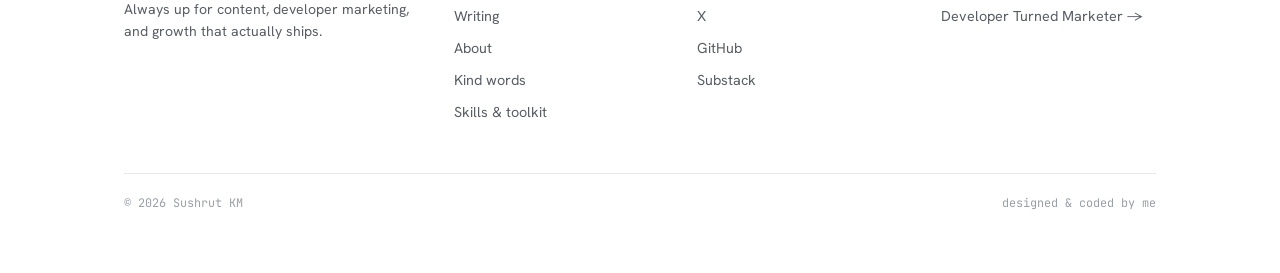
==== commit 7025d8d5: "Card art v3: dark isometric dot-matrix scenes with continuous motion Replace flat one-shot SVGs with" ====
--- a/index.html
+++ b/index.html
@@ -62,7 +62,7 @@
     </section>
 
     <!-- ============ WORK ============ -->
-    <section id="work" class="section">
+    <section id="work" class="section section--dark">
       <div class="wrap">
         <div class="section-head">
           <div>
@@ -74,17 +74,13 @@
         <div class="work-grid">
 
           <a class="work-card" href="https://bito.ai/benchmarks/swe-bench-pro-evaluation/" target="_blank" rel="noopener">
-            <div class="wc-media viz">
-              <svg class="mviz" viewBox="0 0 320 180" role="img" aria-label="SWE-Bench Pro task success: 51.9% for the base agent versus 70.1% with Bito's AI Architect">
-                <text class="lbl" x="22" y="24">SWE-Bench Pro · task success</text>
-                <line x1="22" y1="150" x2="298" y2="150" stroke="var(--line)" stroke-width="1.5"/>
-                <rect class="bar" x="68" y="63" width="64" height="87" rx="6" fill="#d6dae0" style="animation-delay:.1s"/>
-                <text class="pp" x="100" y="55" text-anchor="middle" font-size="13" font-weight="700" fill="var(--muted)" style="animation-delay:.6s">51.9%</text>
-                <text class="lbl" x="100" y="166" text-anchor="middle">base agent</text>
-                <rect class="bar" x="188" y="32" width="64" height="118" rx="6" fill="var(--accent)" style="animation-delay:.3s"/>
-                <text class="pp big grn" x="220" y="24" text-anchor="middle" font-size="16" style="animation-delay:.85s">70.1%</text>
-                <text class="lbl" x="220" y="166" text-anchor="middle">+ AI Architect</text>
-              </svg>
+            <div class="wc-media scene" data-scene="bito">
+              <canvas></canvas>
+              <div class="scene-ui">
+                <span class="pill flat l-tl"><span class="gdot"></span>SWE-BENCH PRO</span>
+                <span class="pill l-bl"><b>51.9%</b><small>base agent</small></span>
+                <span class="pill grn l-tr"><b>70.1%</b><small>+ AI Architect</small></span>
+              </div>
             </div>
             <div class="wc-body">
               <div class="wc-metric">// 70.1% vs 51.9% success on SWE-Bench Pro</div>
@@ -96,18 +92,17 @@
           </a>
 
           <a class="work-card" href="https://devable.ai/case-studies" target="_blank" rel="noopener">
-            <div class="wc-media viz">
-              <svg class="mviz" viewBox="0 0 320 180" role="img" aria-label="One client, with SEO, social, influencer and GEO channels branching out">
-                <path class="ln" d="M110 90 C152 90 162 32 206 32" fill="none" stroke="var(--accent)" stroke-width="2" pathLength="1" style="animation-delay:.15s"/>
-                <path class="ln" d="M110 90 C152 90 168 72 206 72" fill="none" stroke="var(--accent)" stroke-width="2" pathLength="1" style="animation-delay:.3s"/>
-                <path class="ln" d="M110 90 C152 90 168 112 206 112" fill="none" stroke="var(--accent)" stroke-width="2" pathLength="1" style="animation-delay:.45s"/>
-                <path class="ln" d="M110 90 C152 90 162 152 206 152" fill="none" stroke="var(--accent)" stroke-width="2" pathLength="1" style="animation-delay:.6s"/>
-                <g class="pp" style="animation-delay:.02s"><rect x="18" y="70" width="92" height="40" rx="11" fill="var(--ink)"/><text x="64" y="95" text-anchor="middle" font-size="13" font-weight="700" fill="#fff">Client</text></g>
-                <g class="pp" style="animation-delay:.72s"><rect x="206" y="18" width="96" height="28" rx="9" fill="#fff" stroke="var(--line)"/><text x="254" y="36" text-anchor="middle" font-size="11" font-weight="700" class="grn">SEO</text></g>
-                <g class="pp" style="animation-delay:.84s"><rect x="206" y="58" width="96" height="28" rx="9" fill="#fff" stroke="var(--line)"/><text x="254" y="76" text-anchor="middle" font-size="11" font-weight="700" class="grn">Social</text></g>
-                <g class="pp" style="animation-delay:.96s"><rect x="206" y="98" width="96" height="28" rx="9" fill="#fff" stroke="var(--line)"/><text x="254" y="116" text-anchor="middle" font-size="11" font-weight="700" class="grn">Influencer</text></g>
-                <g class="pp" style="animation-delay:1.08s"><rect x="206" y="138" width="96" height="28" rx="9" fill="#fff" stroke="var(--line)"/><text x="254" y="156" text-anchor="middle" font-size="11" font-weight="700" class="grn">GEO</text></g>
-              </svg>
+            <div class="wc-media scene" data-scene="devable">
+              <canvas></canvas>
+              <div class="scene-ui">
+                <span class="pill flat l-tc">&gt; grow my dev tool</span>
+                <div class="rowb">
+                  <span class="pill">SEO</span>
+                  <span class="pill">Social</span>
+                  <span class="pill">Influencer</span>
+                  <span class="pill">GEO</span>
+                </div>
+              </div>
             </div>
             <div class="wc-body">
               <div class="wc-metric">// SEO, GEO &amp; social for $80M+ funded companies</div>
@@ -119,15 +114,12 @@
           </a>
 
           <a class="work-card" href="https://www.linkedin.com/in/sushrutkm/" target="_blank" rel="noopener">
-            <div class="wc-media viz">
-              <svg class="mviz" viewBox="0 0 320 180" role="img" aria-label="LinkedIn impressions climbing to 1.2M over twelve months">
-                <text class="lbl" x="22" y="24">impressions · last 12 months</text>
-                <line x1="22" y1="150" x2="298" y2="150" stroke="var(--line)" stroke-width="1.5"/>
-                <path class="area" d="M24 141 L60 135 L92 127 L120 119 L150 123 L182 90 L214 98 L246 58 L286 30 L286 150 L24 150 Z" fill="var(--accent)"/>
-                <path class="ln" style="animation-delay:.1s" d="M24 141 L60 135 L92 127 L120 119 L150 123 L182 90 L214 98 L246 58 L286 30" fill="none" stroke="var(--accent)" stroke-width="2.6" stroke-linejoin="round" stroke-linecap="round" pathLength="1"/>
-                <circle class="dot" cx="286" cy="30" r="4" fill="var(--accent)"/>
-                <text class="pp big" x="282" y="22" text-anchor="end" font-size="15" style="animation-delay:1s">1.2M</text>
-              </svg>
+            <div class="wc-media scene" data-scene="impressions">
+              <canvas></canvas>
+              <div class="scene-ui">
+                <span class="pill flat l-tl"><span class="gdot"></span>IMPRESSIONS · 12 MO</span>
+                <span class="pill grn l-tr"><b>1.2M</b><small>total reach</small></span>
+              </div>
             </div>
             <div class="wc-body">
               <div class="wc-metric">// 1.2M+ impressions, +1,997% in a year</div>
@@ -139,15 +131,14 @@
           </a>
 
           <a class="work-card" href="https://gamma.app/docs/90-demos-40-prospects-on-the-waitlist-3M-deal-amount-and-7-enterp-oe1ivrfd43u9eh5" target="_blank" rel="noopener">
-            <div class="wc-media viz">
-              <svg class="mviz" viewBox="0 0 320 180" role="img" aria-label="Virtu3D results: $3M in pipeline, 90 demos booked, 7 enterprise deals, 40 on the waitlist">
-                <text class="lbl" x="24" y="26">founder-led growth · results</text>
-                <text class="pp big grn" x="24" y="98" font-size="50" style="animation-delay:.1s">$3M</text>
-                <text class="lbl" x="26" y="118">in pipeline</text>
-                <g class="pp" style="animation-delay:.5s"><rect x="186" y="40" width="112" height="46" rx="11" fill="#fff" stroke="var(--line)"/><text x="202" y="64" font-size="19" font-weight="800" fill="var(--ink)">90</text><text class="lbl" x="202" y="78">demos booked</text></g>
-                <g class="pp" style="animation-delay:.72s"><rect x="186" y="96" width="112" height="46" rx="11" fill="#fff" stroke="var(--line)"/><text x="202" y="120" font-size="19" font-weight="800" fill="var(--ink)">7</text><text class="lbl" x="202" y="134">enterprise deals</text></g>
-                <text class="pp" x="26" y="150" font-size="12" font-weight="700" fill="var(--muted)" style="animation-delay:.92s">+ 40 on the waitlist</text>
-              </svg>
+            <div class="wc-media scene" data-scene="virtu">
+              <canvas></canvas>
+              <div class="scene-ui">
+                <span class="pill grn l-tl"><b>$3M</b><small>in pipeline</small></span>
+                <span class="pill l-tr"><b>90</b><small>demos booked</small></span>
+                <span class="pill l-br"><b>7</b><small>enterprise deals</small></span>
+                <span class="pill flat l-bl"><span class="gdot"></span>+40 waitlist</span>
+              </div>
             </div>
             <div class="wc-body">
               <div class="wc-metric">// $3M pipeline · 90 demos · 7 enterprise deals</div>
@@ -159,19 +150,12 @@
           </a>
 
           <a class="work-card" href="https://gamma.app/docs/How-we-helped-our-client-add-10000-followers-and-get-1088000-impr-llbd7pjuszm9c33" target="_blank" rel="noopener">
-            <div class="wc-media viz">
-              <svg class="mviz" viewBox="0 0 320 180" role="img" aria-label="Chirag audience growth: plus 10,000 followers and 1.09M impressions">
-                <text class="lbl" x="22" y="24">follower growth</text>
-                <line x1="22" y1="150" x2="298" y2="150" stroke="var(--line)" stroke-width="1.5"/>
-                <rect class="bar" x="34" y="126" width="26" height="24" rx="4" fill="#e0e4e9" style="animation-delay:.06s"/>
-                <rect class="bar" x="70" y="112" width="26" height="38" rx="4" fill="#dbe4e0" style="animation-delay:.14s"/>
-                <rect class="bar" x="106" y="96" width="26" height="54" rx="4" fill="#cfe3d8" style="animation-delay:.22s"/>
-                <rect class="bar" x="142" y="78" width="26" height="72" rx="4" fill="#b7e0cc" style="animation-delay:.3s"/>
-                <rect class="bar" x="178" y="56" width="26" height="94" rx="4" fill="var(--accent)" opacity=".7" style="animation-delay:.38s"/>
-                <rect class="bar" x="214" y="32" width="26" height="118" rx="4" fill="var(--accent)" style="animation-delay:.46s"/>
-                <text class="pp big grn" x="298" y="46" text-anchor="end" font-size="16" style="animation-delay:.8s">+10k</text>
-                <text class="pp" x="298" y="64" text-anchor="end" font-size="11" font-weight="700" fill="var(--muted)" style="animation-delay:.95s">1.09M impressions</text>
-              </svg>
+            <div class="wc-media scene" data-scene="chirag">
+              <canvas></canvas>
+              <div class="scene-ui">
+                <span class="pill flat l-tl"><span class="gdot"></span>FOLLOWER GROWTH</span>
+                <span class="pill grn l-tr"><b>+10k</b><small>1.09M impressions</small></span>
+              </div>
             </div>
             <div class="wc-body">
               <div class="wc-metric">// 1,088,000 impressions</div>
@@ -183,15 +167,12 @@
           </a>
 
           <a class="work-card" href="https://gamma.app/docs/Case-Study-Jake-How-we-helped-our-client-add-an-extra-22500-worth-hf5x8xq8pkvy4tj" target="_blank" rel="noopener">
-            <div class="wc-media viz">
-              <svg class="mviz" viewBox="0 0 320 180" role="img" aria-label="Jake: an extra $22,500 in pipeline from founder content">
-                <text class="lbl" x="22" y="24">pipeline added</text>
-                <line x1="22" y1="150" x2="298" y2="150" stroke="var(--line)" stroke-width="1.5"/>
-                <path class="ln" d="M40 140 L120 122 L196 96 L268 52" fill="none" stroke="var(--accent)" stroke-width="3" stroke-linecap="round" stroke-linejoin="round" pathLength="1" style="animation-delay:.1s"/>
-                <g class="pp" style="animation-delay:.9s"><path d="M268 52 L250 54 L262 68 Z" fill="var(--accent)"/></g>
-                <text class="pp big grn" x="30" y="78" font-size="30" style="animation-delay:.6s">+$22,500</text>
-                <text class="lbl" x="32" y="96">extra, from founder content</text>
-              </svg>
+            <div class="wc-media scene" data-scene="jake">
+              <canvas></canvas>
+              <div class="scene-ui">
+                <span class="pill flat l-tl"><span class="gdot"></span>PIPELINE ADDED</span>
+                <span class="pill grn l-tr"><b>+$22,500</b><small>founder content</small></span>
+              </div>
             </div>
             <div class="wc-body">
               <div class="wc-metric">// extra pipeline from founder content</div>
@@ -359,5 +340,6 @@
     var io=new IntersectionObserver(function(es){es.forEach(function(e){if(e.isIntersecting){e.target.classList.add('in');io.unobserve(e.target);}});},{threshold:.12,rootMargin:'0px 0px -8% 0px'});
     document.querySelectorAll('.work-card,.talk-card,.wr-card,.rt,.stat,.praise-grid figure,.section-head').forEach(function(el){el.classList.add('reveal');io.observe(el);});
   </script>
+  <script src="cards.js"></script>
 </body>
 </html>
--- a/v2.css
+++ b/v2.css
@@ -109,6 +109,51 @@
   .mviz .bar,.mviz .ln,.mviz .pp,.mviz .area{animation:none!important;transform:none!important;opacity:1!important;stroke-dashoffset:0!important}
   .mviz .area{opacity:.12!important}
 }
+
+/* ============ DARK WORK STAGE + ISOMETRIC DOT-MATRIX CARD SCENES ============ */
+.section--dark{background:#070809;color:#e7ecf1;position:relative}
+.section--dark::before{content:"";position:absolute;inset:0;pointer-events:none;
+  background:
+    radial-gradient(90% 60% at 50% -5%, rgba(53,224,138,.07), transparent 60%),
+    linear-gradient(rgba(255,255,255,.028) 1px,transparent 1px),
+    linear-gradient(90deg,rgba(255,255,255,.028) 1px,transparent 1px);
+  background-size:auto, 40px 40px, 40px 40px;mask-image:linear-gradient(180deg,#000,#000)}
+.section--dark .wrap{position:relative;z-index:1}
+.section--dark .section-head h2{color:#fff}
+.section--dark .section-head p{color:#8b949e}
+.section--dark .section-head .more{color:#43e58f}
+.section--dark .work-card{border:1px solid #191d22;background:linear-gradient(180deg,#0e1216,#0a0d10);border-radius:18px}
+.section--dark .work-card:hover{border-color:#2b333b;transform:translateY(-3px);box-shadow:0 18px 44px rgba(0,0,0,.55)}
+.section--dark .wc-body h3{color:#f2f5f8}
+.section--dark .wc-metric{color:#43e58f}
+.section--dark .wc-meta{color:#6a7580}
+.section--dark .wc-body p{color:#97a1ab}
+.section--dark .wc-link{color:#e7ecf1}
+.section--dark .work-card:hover .wc-link{color:#43e58f}
+
+.wc-media.scene{aspect-ratio:16/9;position:relative;overflow:hidden;
+  background:radial-gradient(130% 100% at 50% 8%, #10161b 0%, #0a0e12 55%, #060708 100%);
+  border-bottom:1px solid #15191e}
+.wc-media.scene canvas{position:absolute;inset:0;width:100%;height:100%;display:block}
+.scene-ui{position:absolute;inset:0;pointer-events:none;font-family:var(--mono);z-index:2}
+.scene-ui .pill{position:absolute;display:flex;flex-direction:column;gap:1px;
+  padding:5px 9px;border:1px solid rgba(255,255,255,.12);border-radius:8px;
+  background:rgba(7,10,13,.62);backdrop-filter:blur(3px);-webkit-backdrop-filter:blur(3px);
+  font-size:9.5px;font-weight:600;color:#aeb6bf;letter-spacing:.02em;white-space:nowrap;line-height:1.25}
+.scene-ui .pill b{font-size:14px;font-weight:800;color:#f4f7fa;letter-spacing:-.01em}
+.scene-ui .pill small{font-size:8.5px;color:#7b8590;font-weight:600}
+.scene-ui .pill.grn{border-color:rgba(53,224,138,.42);background:rgba(10,22,16,.6)}
+.scene-ui .pill.grn b{color:#43e58f}
+.scene-ui .pill.flat{flex-direction:row;align-items:center;gap:6px}
+.scene-ui .pill .gdot{width:6px;height:6px;border-radius:50%;background:#43e58f;box-shadow:0 0 8px #43e58f;animation:gblink 1.6s ease-in-out infinite}
+@keyframes gblink{0%,100%{opacity:.4}50%{opacity:1}}
+.l-tl{top:12px;left:12px}.l-tr{top:12px;right:12px}
+.l-bl{bottom:12px;left:12px}.l-br{bottom:12px;right:12px}
+.l-tc{top:12px;left:50%;transform:translateX(-50%)}
+.scene-ui .rowb{position:absolute;left:12px;right:12px;bottom:12px;display:flex;justify-content:space-between;gap:5px}
+.scene-ui .rowb .pill{position:static;flex:1;align-items:center;flex-direction:row;justify-content:center}
+@media (max-width:560px){.scene-ui .pill{font-size:8.5px;padding:4px 7px}.scene-ui .pill b{font-size:12px}}
+
 .wc-body{padding:20px;display:flex;flex-direction:column;flex:1}
 .wc-metric{font-family:var(--mono);font-size:.76rem;color:var(--accent-ink);font-weight:600;margin-bottom:9px}
 .wc-body h3{font-size:1.05rem;font-weight:700;line-height:1.3}
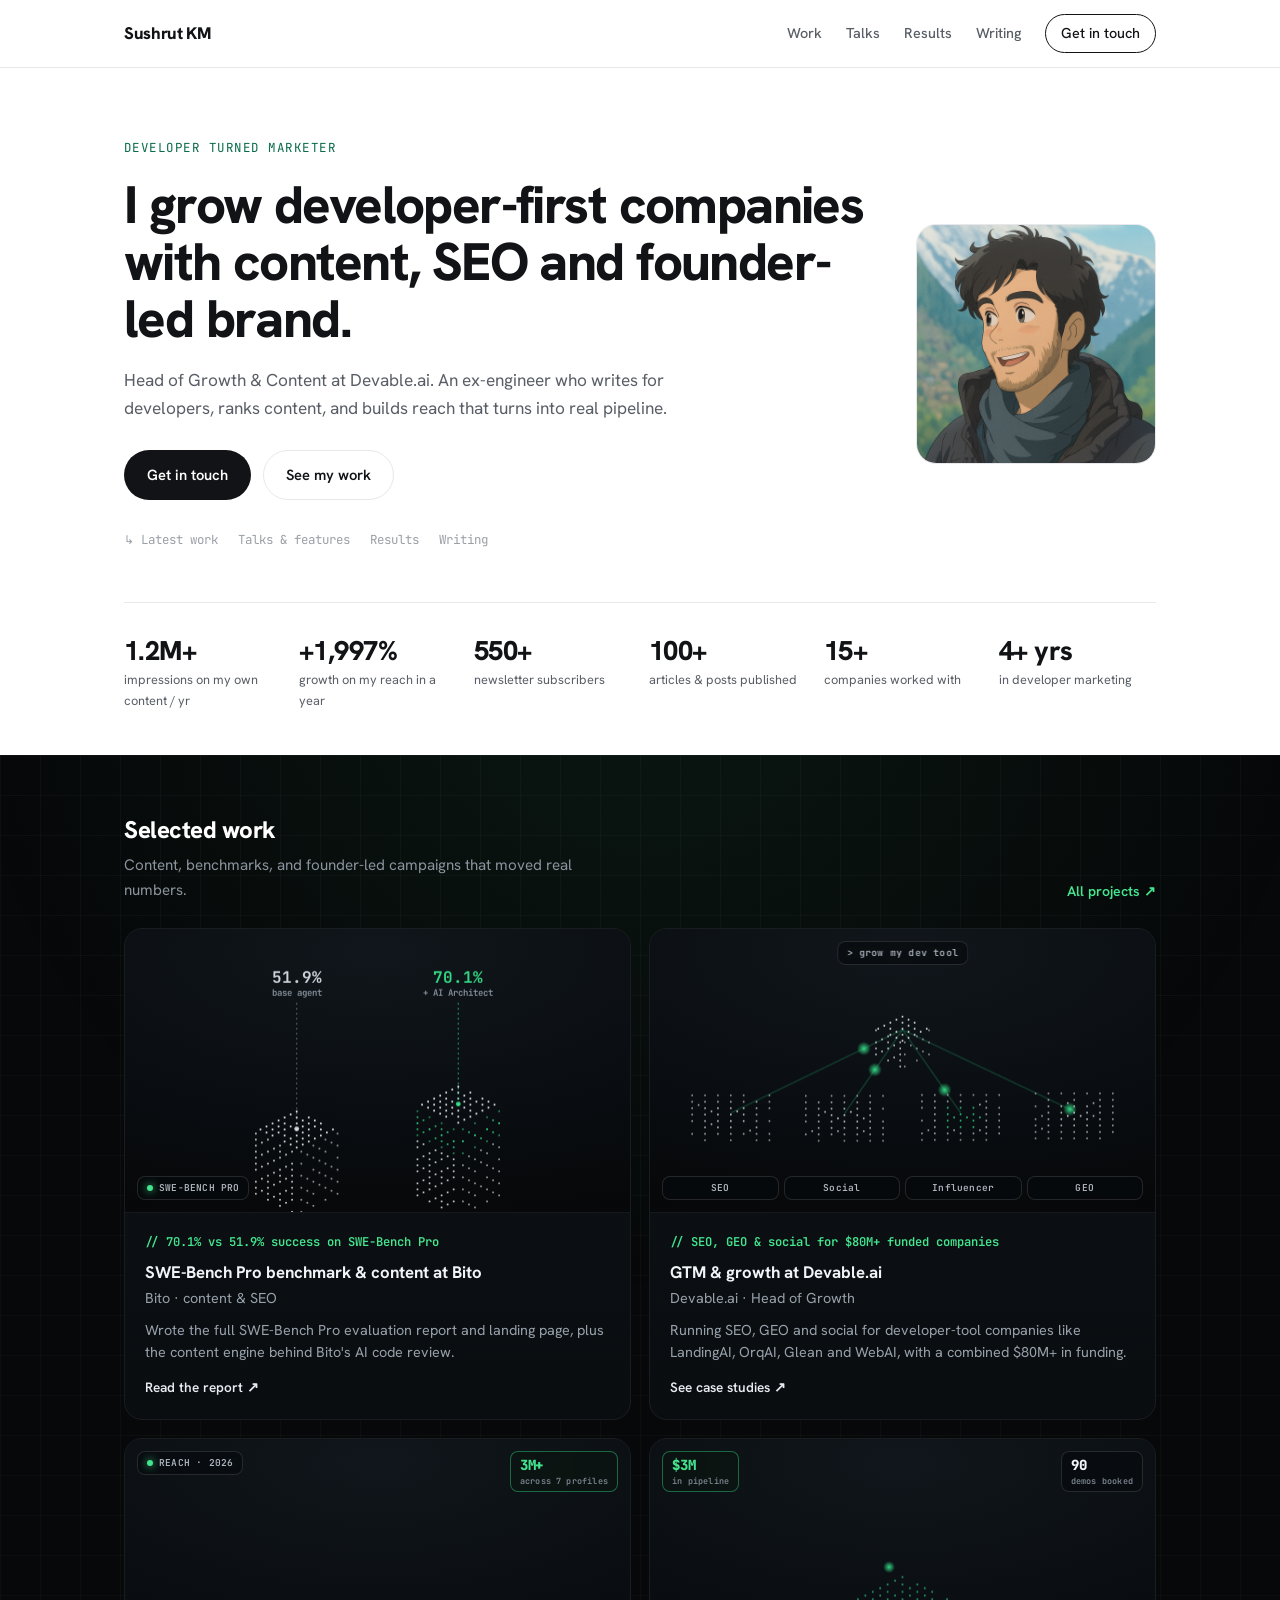
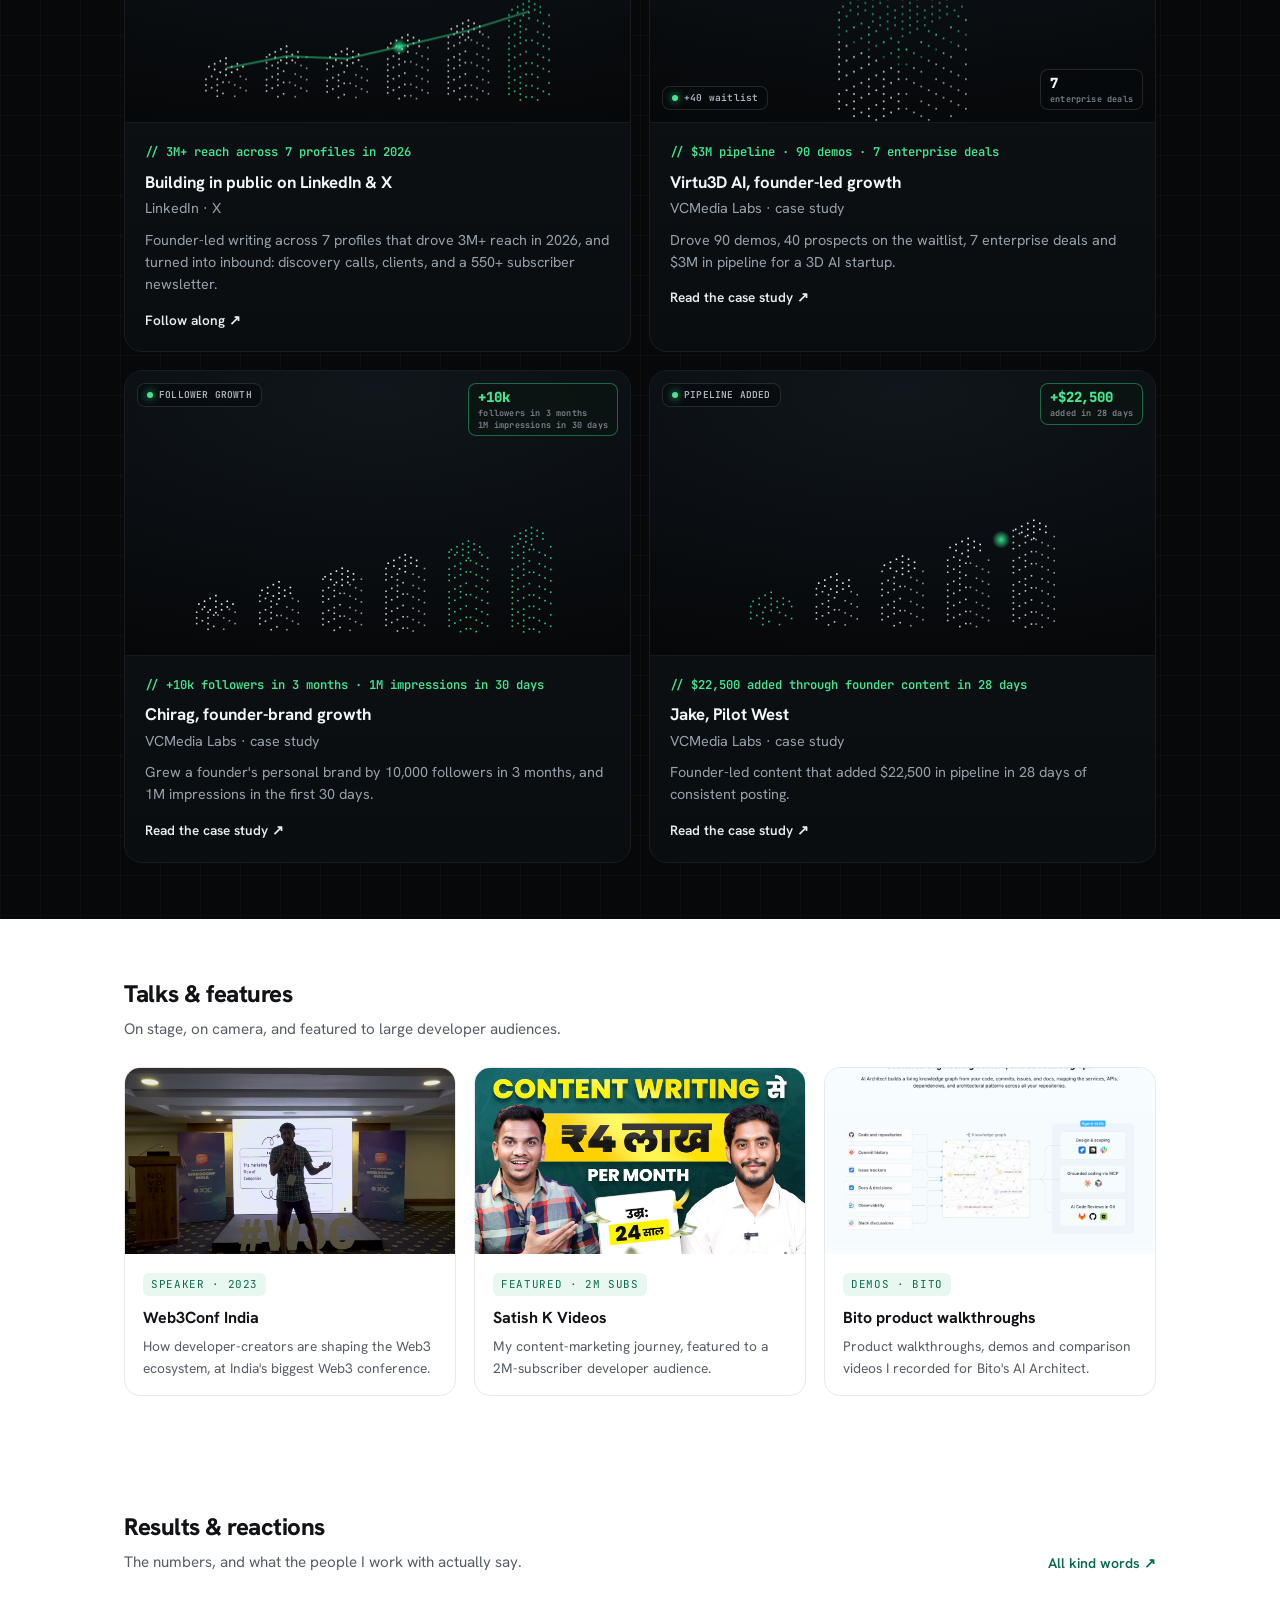
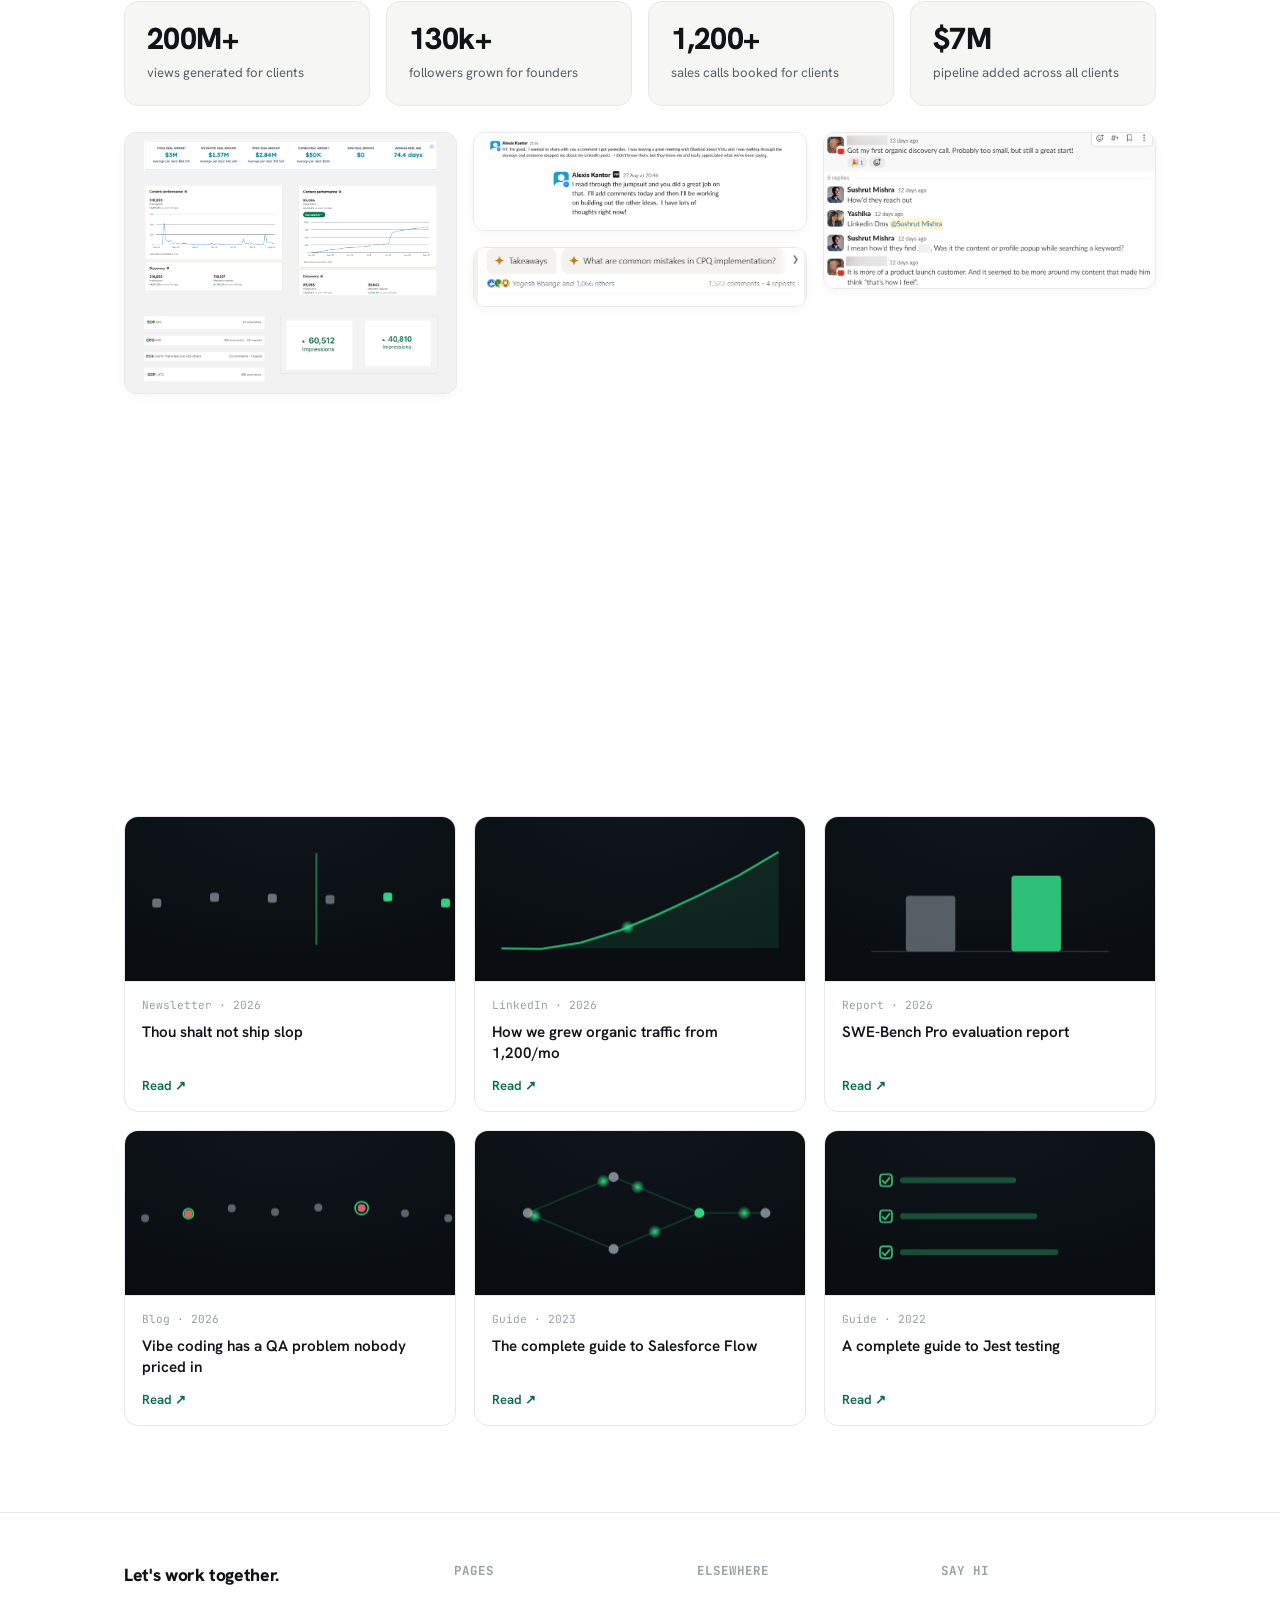
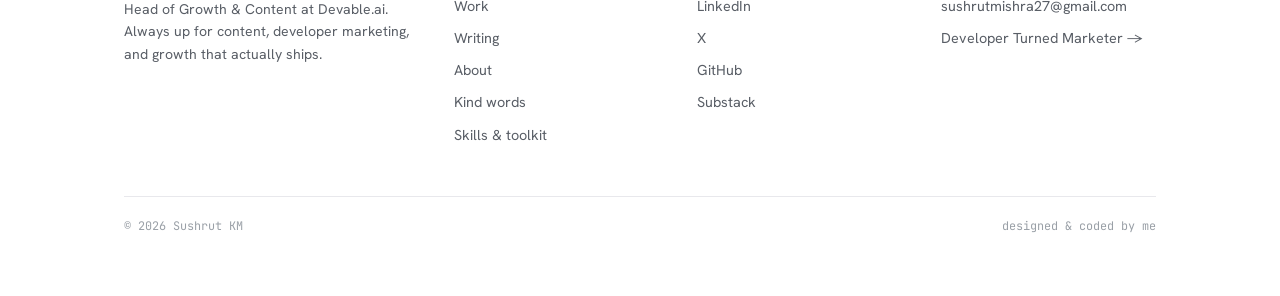
==== commit 841b6c24: "Cards: connect Bito numbers to towers, full context on metrics, real talk images, writing mini-scene" ====
--- a/index.html
+++ b/index.html
@@ -3,7 +3,7 @@
 <head>
 <meta charset="UTF-8" />
 <meta name="viewport" content="width=device-width, initial-scale=1.0" />
-<title>Sushrut KM — Developer turned Marketer</title>
+<title>Sushrut KM · Developer turned Marketer</title>
 <meta name="description" content="Sushrut KM. Developer turned marketer. Head of Growth & Content at Devable.ai. Content, SEO, and founder-led brand for developer-first companies." />
 <link rel="preconnect" href="https://fonts.googleapis.com" />
 <link rel="preconnect" href="https://fonts.gstatic.com" crossorigin />
@@ -77,9 +77,7 @@
             <div class="wc-media scene" data-scene="bito">
               <canvas></canvas>
               <div class="scene-ui">
-                <span class="pill flat l-tl"><span class="gdot"></span>SWE-BENCH PRO</span>
-                <span class="pill l-bl"><b>51.9%</b><small>base agent</small></span>
-                <span class="pill grn l-tr"><b>70.1%</b><small>+ AI Architect</small></span>
+                <span class="pill flat l-bl"><span class="gdot"></span>SWE-BENCH PRO</span>
               </div>
             </div>
             <div class="wc-body">
@@ -117,15 +115,15 @@
             <div class="wc-media scene" data-scene="impressions">
               <canvas></canvas>
               <div class="scene-ui">
-                <span class="pill flat l-tl"><span class="gdot"></span>IMPRESSIONS · 12 MO</span>
-                <span class="pill grn l-tr"><b>1.2M</b><small>total reach</small></span>
-              </div>
-            </div>
-            <div class="wc-body">
-              <div class="wc-metric">// 1.2M+ impressions, +1,997% in a year</div>
+                <span class="pill flat l-tl"><span class="gdot"></span>REACH · 2026</span>
+                <span class="pill grn l-tr"><b>3M+</b><small>across 7 profiles</small></span>
+              </div>
+            </div>
+            <div class="wc-body">
+              <div class="wc-metric">// 3M+ reach across 7 profiles in 2026</div>
               <h3>Building in public on LinkedIn &amp; X</h3>
               <p class="wc-meta">LinkedIn · X</p>
-              <p>A year of founder-led writing that turned into inbound: discovery calls, clients, and a 550+ subscriber newsletter.</p>
+              <p>Founder-led writing across 7 profiles that drove 3M+ reach in 2026, and turned into inbound: discovery calls, clients, and a 550+ subscriber newsletter.</p>
               <span class="wc-link">Follow along ↗</span>
             </div>
           </a>
@@ -142,7 +140,7 @@
             </div>
             <div class="wc-body">
               <div class="wc-metric">// $3M pipeline · 90 demos · 7 enterprise deals</div>
-              <h3>Virtu3D AI — founder-led growth</h3>
+              <h3>Virtu3D AI, founder-led growth</h3>
               <p class="wc-meta">VCMedia Labs · case study</p>
               <p>Drove 90 demos, 40 prospects on the waitlist, 7 enterprise deals and $3M in pipeline for a 3D AI startup.</p>
               <span class="wc-link">Read the case study ↗</span>
@@ -154,14 +152,14 @@
               <canvas></canvas>
               <div class="scene-ui">
                 <span class="pill flat l-tl"><span class="gdot"></span>FOLLOWER GROWTH</span>
-                <span class="pill grn l-tr"><b>+10k</b><small>1.09M impressions</small></span>
-              </div>
-            </div>
-            <div class="wc-body">
-              <div class="wc-metric">// 1,088,000 impressions</div>
-              <h3>Chirag — founder-brand growth</h3>
+                <span class="pill grn l-tr"><b>+10k</b><small>followers in 3 months</small><small>1M impressions in 30 days</small></span>
+              </div>
+            </div>
+            <div class="wc-body">
+              <div class="wc-metric">// +10k followers in 3 months · 1M impressions in 30 days</div>
+              <h3>Chirag, founder-brand growth</h3>
               <p class="wc-meta">VCMedia Labs · case study</p>
-              <p>Grew a founder's personal brand by 10,000 followers and over a million impressions.</p>
+              <p>Grew a founder's personal brand by 10,000 followers in 3 months, and 1M impressions in the first 30 days.</p>
               <span class="wc-link">Read the case study ↗</span>
             </div>
           </a>
@@ -171,14 +169,14 @@
               <canvas></canvas>
               <div class="scene-ui">
                 <span class="pill flat l-tl"><span class="gdot"></span>PIPELINE ADDED</span>
-                <span class="pill grn l-tr"><b>+$22,500</b><small>founder content</small></span>
-              </div>
-            </div>
-            <div class="wc-body">
-              <div class="wc-metric">// extra pipeline from founder content</div>
+                <span class="pill grn l-tr"><b>+$22,500</b><small>added in 28 days</small></span>
+              </div>
+            </div>
+            <div class="wc-body">
+              <div class="wc-metric">// $22,500 added through founder content in 28 days</div>
               <h3>Jake, Pilot West</h3>
               <p class="wc-meta">VCMedia Labs · case study</p>
-              <p>Founder-led content that added an extra $22,500 in pipeline through consistent posting.</p>
+              <p>Founder-led content that added $22,500 in pipeline in 28 days of consistent posting.</p>
               <span class="wc-link">Read the case study ↗</span>
             </div>
           </a>
@@ -205,7 +203,7 @@
           </a>
 
           <a class="talk-card" href="https://lnkd.in/d54EAxtw" target="_blank" rel="noopener">
-            <div class="tc-media"><img src="assets/press-satish.webp" alt="Featured on Satish K Videos" loading="lazy" /></div>
+            <div class="tc-media"><img src="assets/satish-feature.jpg" alt="Sushrut featured on Satish K Videos" loading="lazy" /></div>
             <div class="tc-body">
               <span class="tag">Featured · 2M subs</span>
               <h3>Satish K Videos</h3>
@@ -213,12 +211,12 @@
             </div>
           </a>
 
-          <a class="talk-card" href="https://www.youtube.com/watch?v=NviJBxtcHME" target="_blank" rel="noopener">
-            <div class="tc-media"><img src="https://img.youtube.com/vi/NviJBxtcHME/hqdefault.jpg" alt="Bito product walkthrough videos" loading="lazy" /></div>
+          <a class="talk-card" href="https://bito.ai/" target="_blank" rel="noopener">
+            <div class="tc-media"><img src="assets/bito-product.webp" alt="Bito AI Architect product" loading="lazy" /></div>
             <div class="tc-body">
-              <span class="tag">Video</span>
+              <span class="tag">Demos · Bito</span>
               <h3>Bito product walkthroughs</h3>
-              <p>Product walkthroughs, demos and comparison videos, recorded hands-on.</p>
+              <p>Product walkthroughs, demos and comparison videos I recorded for Bito's AI Architect.</p>
             </div>
           </a>
 
@@ -234,10 +232,10 @@
           <a class="more" href="kind-words.html">All kind words ↗</a>
         </div>
         <div class="result-tiles">
-          <div class="rt"><b>150M+</b><span>views generated for clients</span></div>
-          <div class="rt"><b>100k+</b><span>followers grown for founders</span></div>
-          <div class="rt"><b>500+</b><span>sales calls booked for clients</span></div>
-          <div class="rt"><b>$3M</b><span>pipeline for Virtu3D</span></div>
+          <div class="rt"><b>200M+</b><span>views generated for clients</span></div>
+          <div class="rt"><b>130k+</b><span>followers grown for founders</span></div>
+          <div class="rt"><b>1,200+</b><span>sales calls booked for clients</span></div>
+          <div class="rt"><b>$7M</b><span>pipeline added across all clients</span></div>
         </div>
         <div class="praise-grid">
           <figure><img src="assets/metrics-dashboard.png" alt="HubSpot pipeline and LinkedIn performance dashboard" loading="lazy" /></figure>
@@ -262,32 +260,32 @@
         <div class="writing-grid">
 
           <a class="wr-card" href="https://sushrut27.substack.com/p/thou-shalt-not-ship-slop" target="_blank" rel="noopener">
-            <div class="wr-media gridtile"><span>Substack</span></div>
+            <div class="wr-media scene" data-scene="w-slop"><canvas></canvas></div>
             <div class="wr-body"><div class="wr-plat">Newsletter · 2026</div><h3>Thou shalt not ship slop</h3><span class="wr-link">Read ↗</span></div>
           </a>
 
           <a class="wr-card" href="https://www.linkedin.com/posts/sushrutkm_how-we-grew-organic-traffic-from-1200mo-share-7488480621514764288-RVDc/" target="_blank" rel="noopener">
-            <div class="wr-media gridtile"><span>LinkedIn</span></div>
+            <div class="wr-media scene" data-scene="w-traffic"><canvas></canvas></div>
             <div class="wr-body"><div class="wr-plat">LinkedIn · 2026</div><h3>How we grew organic traffic from 1,200/mo</h3><span class="wr-link">Read ↗</span></div>
           </a>
 
           <a class="wr-card" href="https://bito.ai/benchmarks/swe-bench-pro-evaluation/" target="_blank" rel="noopener">
-            <div class="wr-media gridtile"><span>Bito</span></div>
+            <div class="wr-media scene" data-scene="w-bench"><canvas></canvas></div>
             <div class="wr-body"><div class="wr-plat">Report · 2026</div><h3>SWE-Bench Pro evaluation report</h3><span class="wr-link">Read ↗</span></div>
           </a>
 
           <a class="wr-card" href="https://bug0.com/blog/vibe-coding-qa-problem" target="_blank" rel="noopener">
-            <div class="wr-media gridtile"><span>Bug0</span></div>
+            <div class="wr-media scene" data-scene="w-qa"><canvas></canvas></div>
             <div class="wr-body"><div class="wr-plat">Blog · 2026</div><h3>Vibe coding has a QA problem nobody priced in</h3><span class="wr-link">Read ↗</span></div>
           </a>
 
           <a class="wr-card" href="https://hutte.io/trails/salesforce-flow/" target="_blank" rel="noopener">
-            <div class="wr-media gridtile"><span>Hutte</span></div>
+            <div class="wr-media scene" data-scene="w-flow"><canvas></canvas></div>
             <div class="wr-body"><div class="wr-plat">Guide · 2023</div><h3>The complete guide to Salesforce Flow</h3><span class="wr-link">Read ↗</span></div>
           </a>
 
           <a class="wr-card" href="https://www.testmuai.com/jest/" target="_blank" rel="noopener">
-            <div class="wr-media gridtile"><span>TestMu AI</span></div>
+            <div class="wr-media scene" data-scene="w-test"><canvas></canvas></div>
             <div class="wr-body"><div class="wr-plat">Guide · 2022</div><h3>A complete guide to Jest testing</h3><span class="wr-link">Read ↗</span></div>
           </a>
 
--- a/v2.css
+++ b/v2.css
@@ -1,5 +1,5 @@
 /* ============================================================
-   v2 — metric-first, image-led personal site
+   v2 - metric-first, image-led personal site
    ============================================================ */
 :root{
   --bg:#ffffff; --ink:#121316; --muted:#595e66; --faint:#9aa0a7;
@@ -68,7 +68,7 @@
 .wc-media img{width:100%;height:100%;object-fit:cover}
 .wc-media img{transition:transform .5s ease}
 .work-card:hover .wc-media img{transform:scale(1.04)}
-/* clean animated grid tile — light, monochrome, with a sweeping green line */
+/* clean animated grid tile - light, monochrome, with a sweeping green line */
 .gridtile{position:relative;overflow:hidden;background-color:var(--elev);
   background-image:linear-gradient(var(--line) 1px,transparent 1px),linear-gradient(90deg,var(--line) 1px,transparent 1px);
   background-size:26px 26px;animation:gridpan 28s linear infinite}
@@ -154,6 +154,13 @@
 .scene-ui .rowb .pill{position:static;flex:1;align-items:center;flex-direction:row;justify-content:center}
 @media (max-width:560px){.scene-ui .pill{font-size:8.5px;padding:4px 7px}.scene-ui .pill b{font-size:12px}}
 
+/* writing-card mini scenes (dark playful thumbnails) */
+.wr-media.scene{aspect-ratio:16/8;position:relative;overflow:hidden;
+  background:radial-gradient(130% 130% at 50% 0%, #0f151b 0%, #0a0e12 70%, #070a0d 100%);
+  border-bottom:1px solid var(--line)}
+.wr-media.scene canvas{position:absolute;inset:0;width:100%;height:100%;display:block}
+.wr-card:hover{box-shadow:0 12px 28px rgba(0,0,0,.08)}
+
 .wc-body{padding:20px;display:flex;flex-direction:column;flex:1}
 .wc-metric{font-family:var(--mono);font-size:.76rem;color:var(--accent-ink);font-weight:600;margin-bottom:9px}
 .wc-body h3{font-size:1.05rem;font-weight:700;line-height:1.3}
